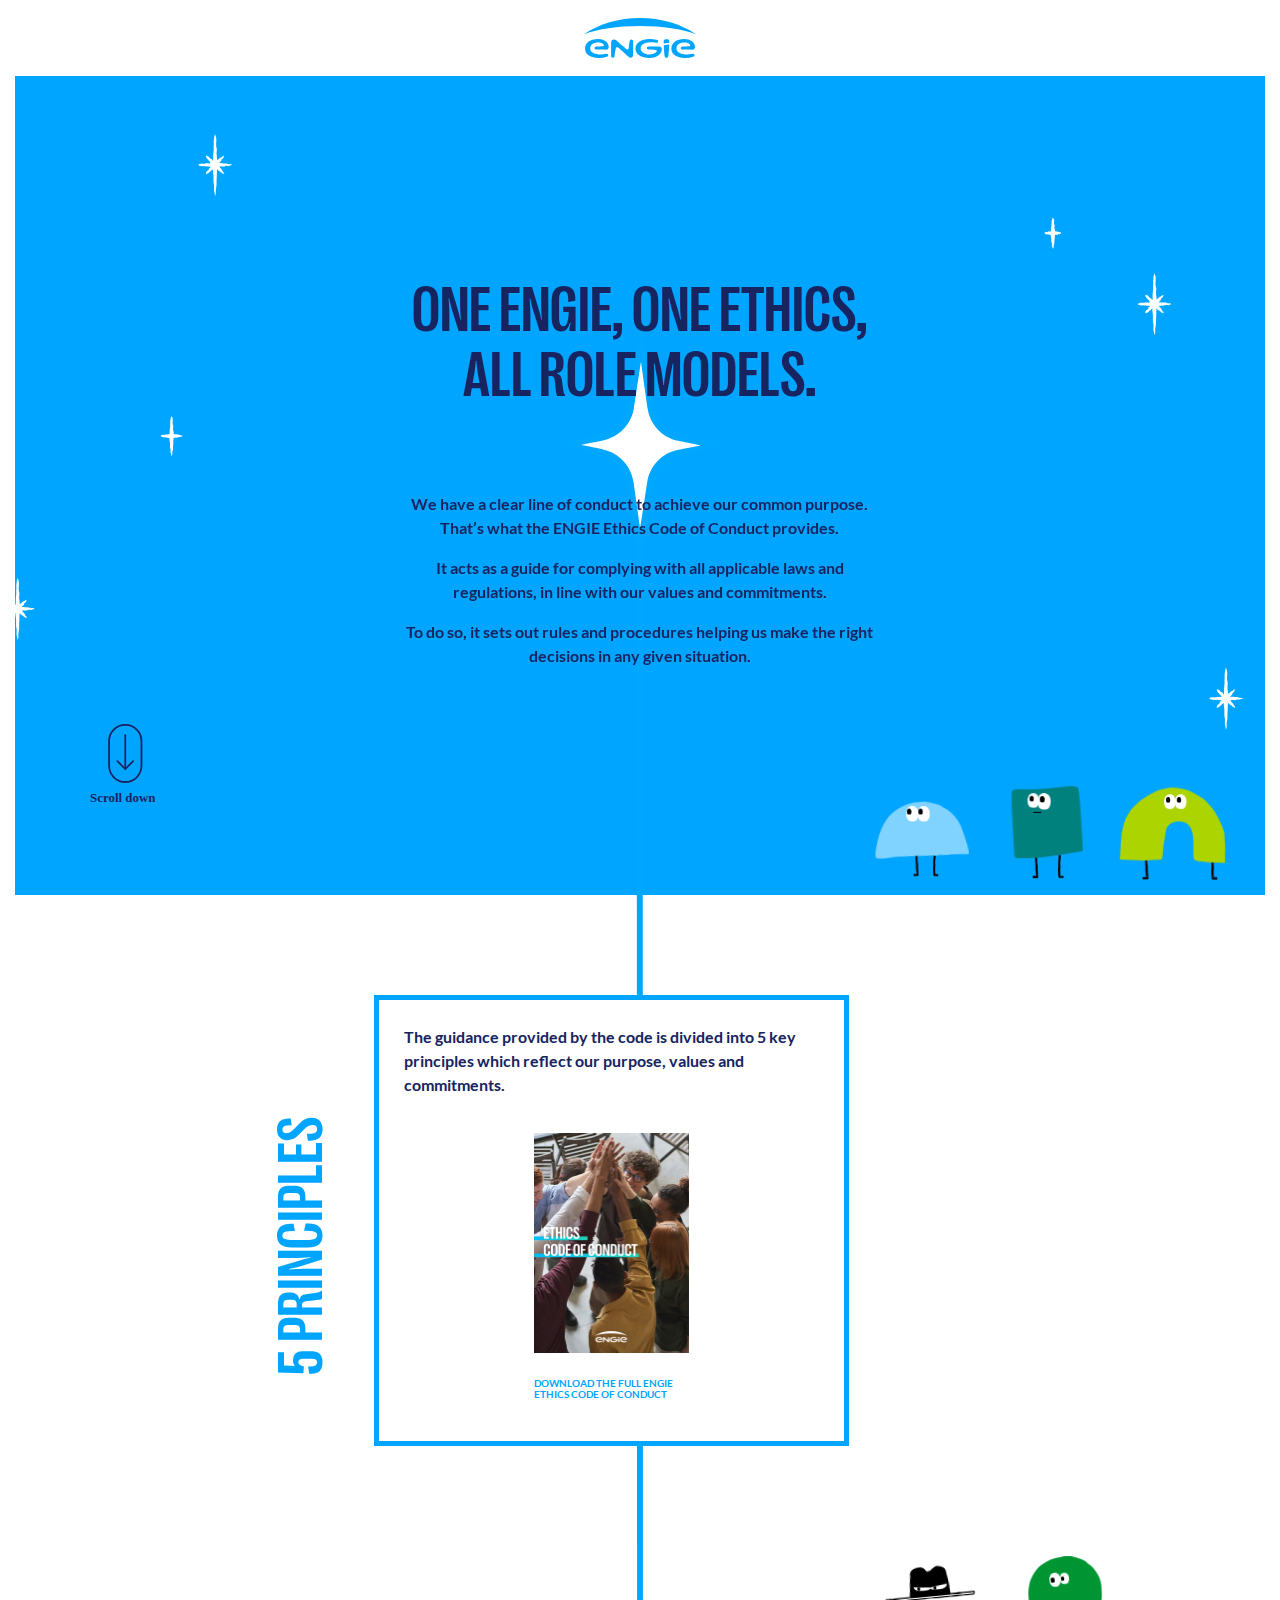
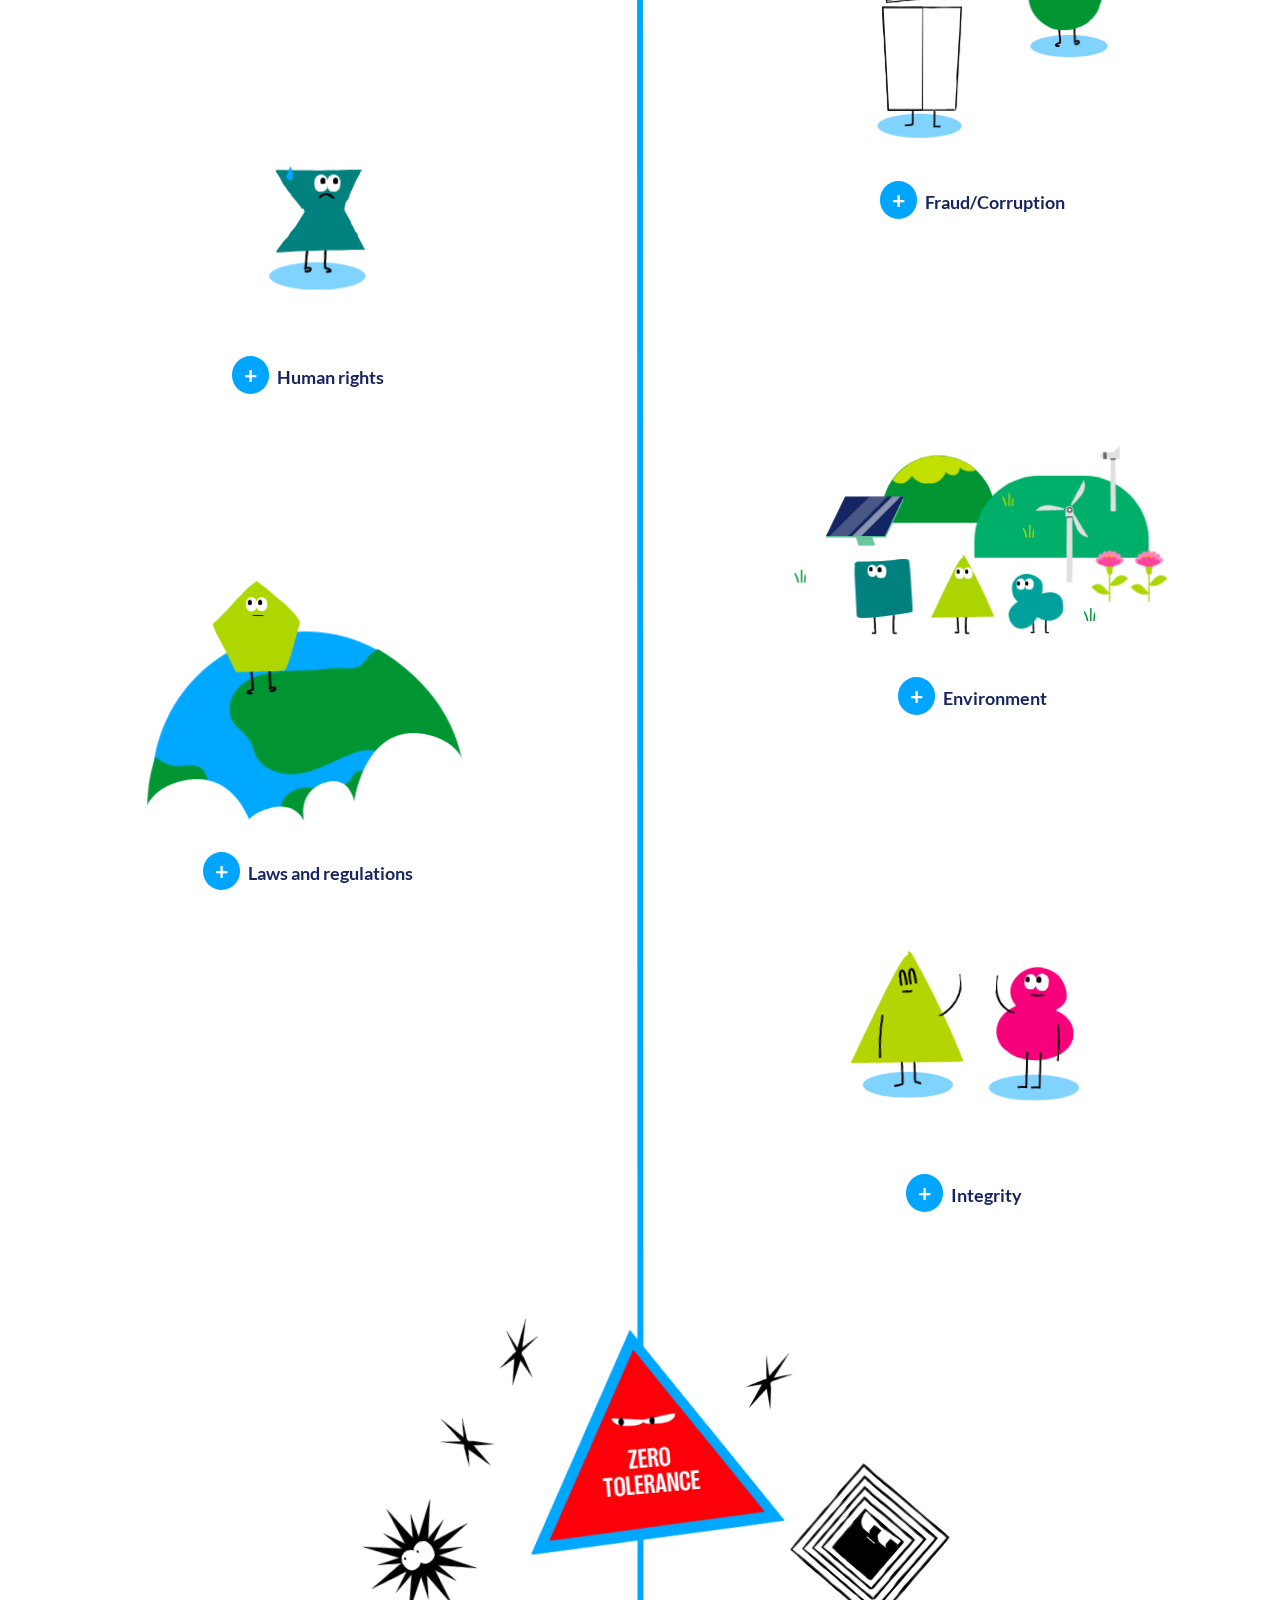
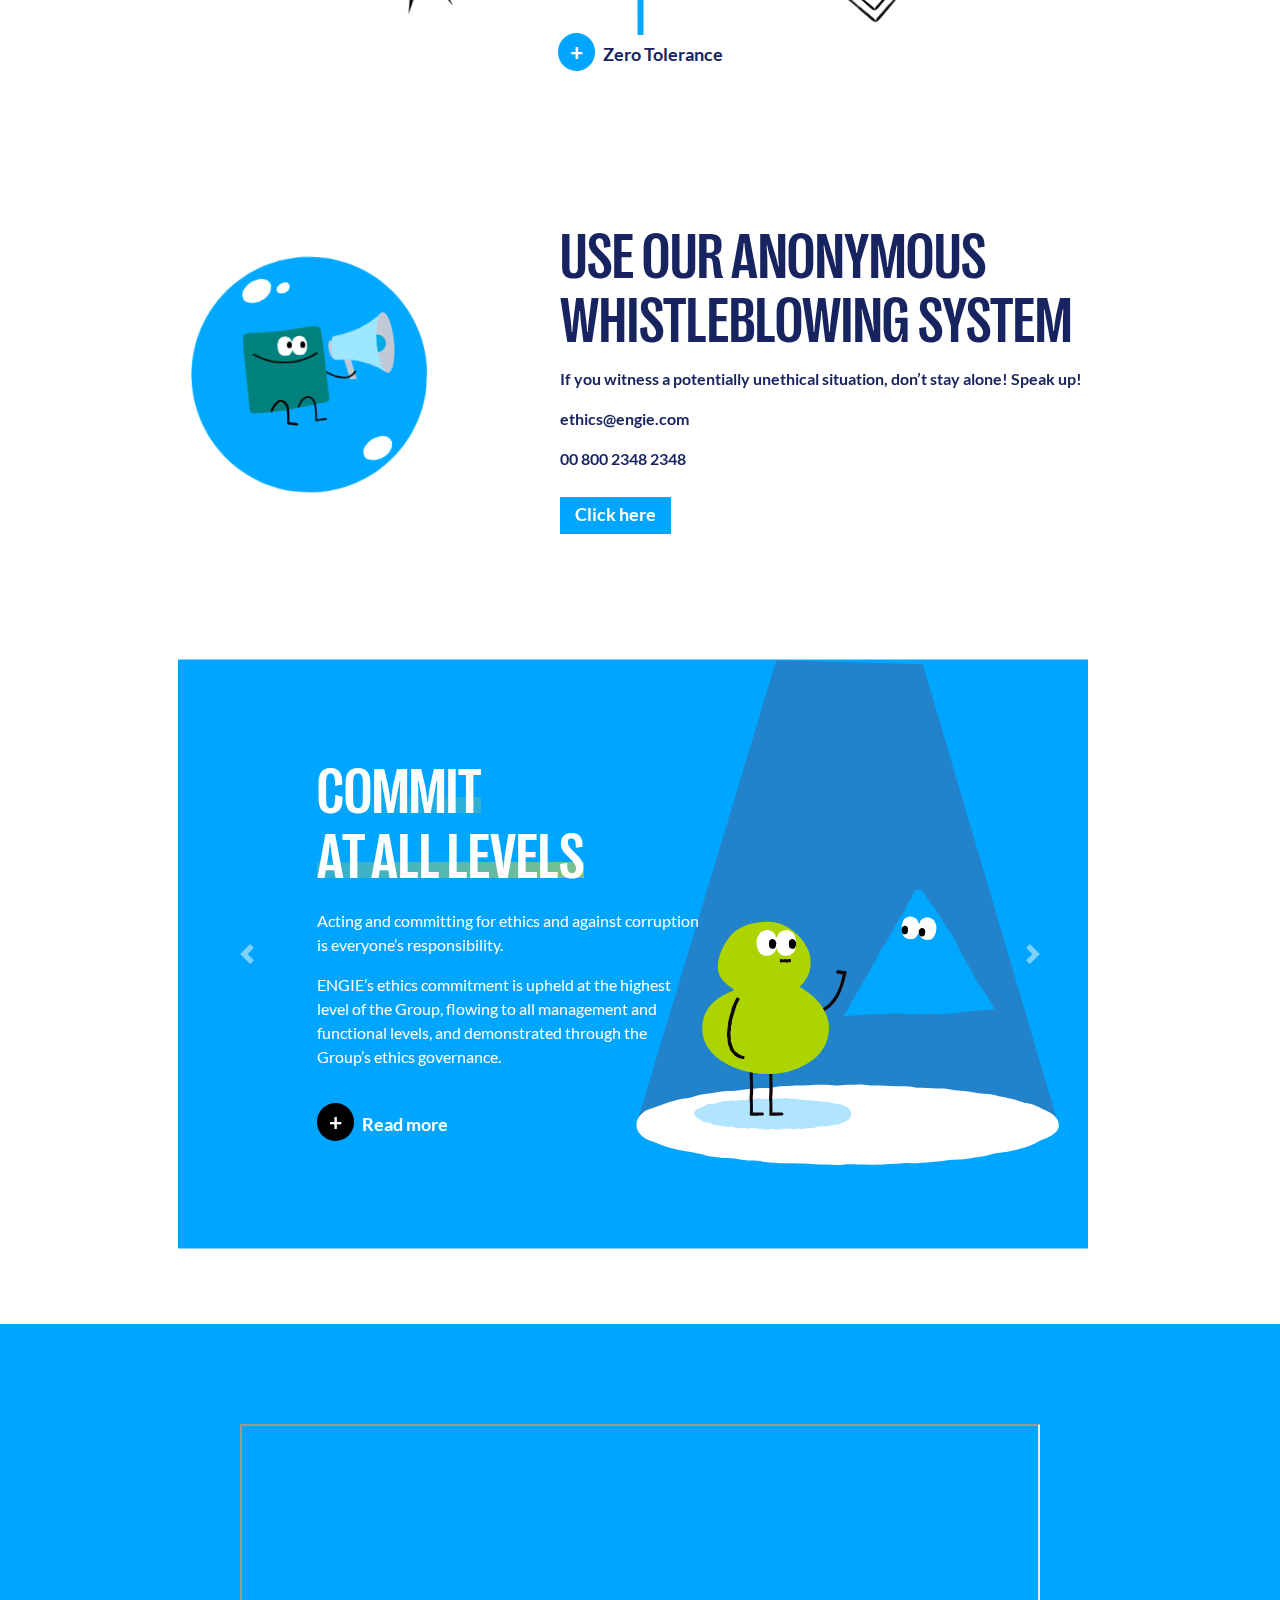
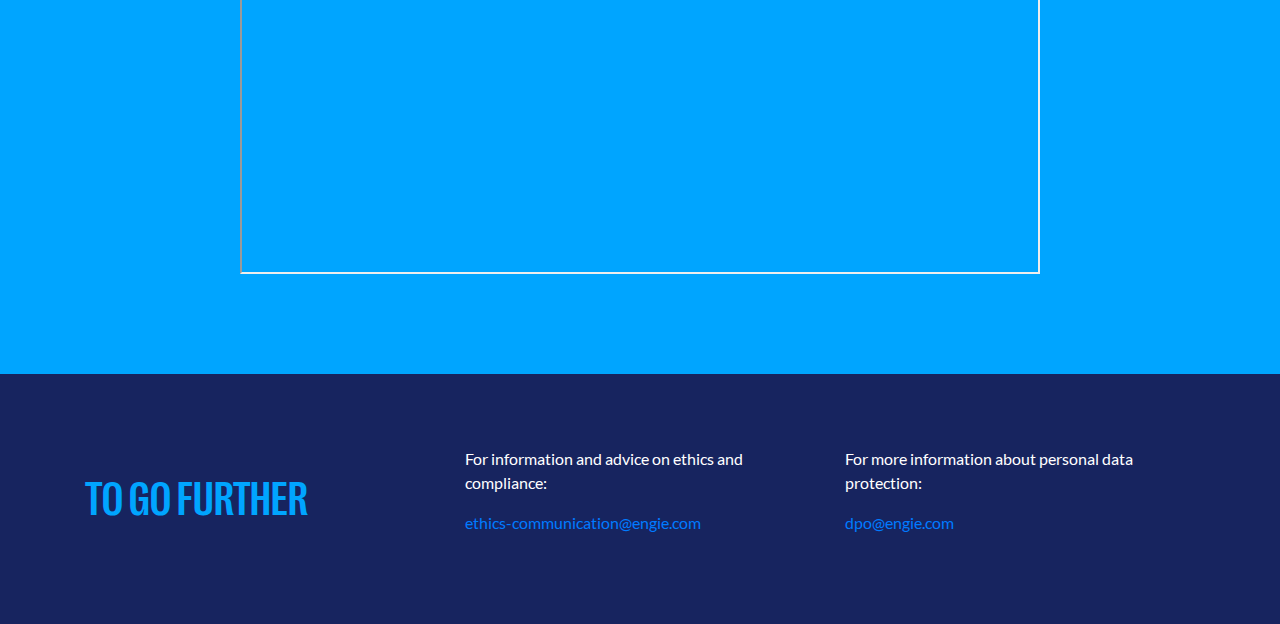
==== index.html @ 1cac9a5d "type" ====
<!doctype html>
<html lang="en">
  <head>
    <!-- Required meta tags -->
    <meta charset="utf-8">
    <meta name="viewport" content="width=device-width, initial-scale=1, shrink-to-fit=no">

    <!-- CSS -->
    <link rel="stylesheet" href="./vendor/bootstrap/css/bootstrap.min.css">
    <link rel="stylesheet" href="./css/index.css">

    <title>Engie Code of Ethics</title>
  </head>
  <body>
    <div class="app">
        <div class="container-fluid">

          <div class="d-flex justify-content-center">
            <!-- <div id="star" class="col-lg-2 purpose test"></div> -->
            <lottie-player 
              id="star" 
              class="col-lg-2 purpose d-none d-xl-block" 
              src="./00_star.json" 
            />
          </div>

          <nav class="navbar navbar-light  d-flex justify-content-center">
            <a class="nav-brand" href="https://www.engie.com/en"><img height="40px" src="./assets/logo.svg" /></a>
          </nav>

          <div id="characters" class="lottie-small home-lottie d-none d-xl-block"></div>
          <div class="scroll d-none d-xl-block"><img src="./assets/scroll.svg" height="80px" /></div>

          <!-- Hero -->
          <section class="cover-container row align-items-center" id="hero">
            <div class="col-lg-5 col-md-8 col-sm-8 text-center ml-auto mr-auto">
              <span class="heading">ONE ENGIE, <br class="d-xl-none" />ONE ETHICS,<br />ALL ROLE MODELS.</span>
              <p class="paragraph bold main-top">We have a clear line of conduct to achieve our common purpose. That’s what the ENGIE Ethics Code of Conduct provides.</p>
              <p class="paragraph bold">It acts as a guide for complying with all applicable laws and regulations, in line with our values and commitments. </p>
              <p class="paragraph bold bottom">To do so, it sets out rules and procedures helping us make the right decisions in any given situation.</p>
            </div>
          </section>


          <div class="container">
          <!-- Chapters -->
          <section id="chapters">
            <div class="row align-items-center d-flex justify-content-center">
              <span class="heading principles-title">5 PRINCIPLES</span>
              <div class="col-xl-5 col-lg-12 principles-container right">
                <p class="paragraph bold top">The guidance provided by the code is divided into 5 key principles which reflect our purpose, values and commitments.</p>
                <div class="align-items-center d-flex justify-content-center">
                  <div>
                    <a href="https://www.engie.com/sites/default/files/assets/documents/2024-01/ENGIE_Ethics%20Code%20of%20Conduct_EN_0.pdf" target="_blank"><button><img src="./assets/conduct.png" height="220px" /></button></a>
                    <div>
                      <a href="https://www.engie.com/sites/default/files/assets/documents/2024-01/ENGIE_Ethics%20Code%20of%20Conduct_EN_0.pdf" target="_blank"><p class="paragraph bold instruction blue">DOWNLOAD THE FULL ENGIE <br />ETHICS CODE OF CONDUCT</p></a>
                    </div>
                  </div>
                </div>
              </div>
            </div>
            <div class="row align-items-top">
              <div class="col-xl-5 col-lg-12 d-flex flex-column chapter align-items-center ch">
                <div id="respect" class="lottie-small"></div>
                <button type="button" data-toggle="modal" data-target="#chapter02"><span class="plus-icon">+</span>Human rights</button>
              </div>
              <div class="col-xl-5 col-lg-12 ml-auto d-flex flex-column align-items-center ch">
                <div id="corruption" class="lottie-small"></div>
                <button type="button" data-toggle="modal" data-target="#chapter01"><span class="plus-icon">+</span>Fraud/Corruption</button>
              </div>
            </div>
            <div class="row ">
              <div class="col-xl-5 col-lg-12 d-flex flex-column chapter align-items-center ch">
                <div id="compliance" class="lottie-small"></div>
                <button type="button" data-toggle="modal" data-target="#chapter04"><span class="plus-icon">+</span>Laws and regulations</button>
              </div>
              <div class="col-xl-5 col-lg-12 ml-auto d-flex flex-column align-items-center ch">
                <div id="environment" class="lottie-small"></div>
                <button type="button" data-toggle="modal" data-target="#chapter03"><span class="plus-icon">+</span>Environment</button>
              </div>
            </div>
            <div class="col-xl-5 col-lg-12 ml-auto d-flex flex-column justify-content-center align-items-center ch">
              <div id="integrity" class="lottie-small"></div>
              <button type="button" data-toggle="modal" data-target="#chapter05"><span class="plus-icon">+</span>Integrity</button>
            </div>
            <!-- Zero Tolerance -->
            <div class="col-xl-12 ml-auto mr-auto d-flex justify-content-center top align-items-center shrink-to-fit">
              <div id="tolerance" class="lottie-big"></div>
            </div>
            <div class="col-xl-12 ml-auto mr-auto d-flex justify-content-center align-items-center shrink-to-fit white-bg">
              <button class="tolerance-button" type="button" data-toggle="modal" data-target="#chapter06"><span class="plus-icon">+</span>Zero Tolerance</button>
            </div>
          </section>

          <div class="white-bg">
            <!-- Call to Action -->
            <section id="call-to-action">
              <div class="row align-items-center">
                <div class="col-xl-5 d-flex justify-content-center">
                  <div id="report" class="lottie-small bubble"></div>
                </div>
                <div class="col-xl-7">
                  <h1 class="heading">USE OUR ANONYMOUS WHISTLEBLOWING SYSTEM</h1>
                  <p class="paragraph bold">If you witness a potentially unethical situation, don’t stay alone! Speak up!</p>
                  <p class="paragraph bold">ethics@engie.com</p>
                  <p class="paragraph bold">00 800 2348 2348</p>
                  <a href="https://www.engie.com/en/ethics-and-compliance/whistleblowing-system" target=”_blank”><button class="white blue-bg cta-btn"><span>Click here</span></button></a>
                </div>
              </div>
            </section>

            <!-- Carousel -->
            <section id="slideshow" class=" d-flex justify-content-center">
              <div id="carouselExampleControls" class="slideshow-container carousel slide col-xl-10 col-sm-12">
                <div class="carousel-inner">

                  <div class="slide1 carousel-item active row align-items-center mt-auto">
                    <div class="slide-content col-xl-5 offset-xl-2 col-sm-12">
                      <span class="heading underline slide-title white">COMMIT <br /> AT ALL LEVELS</span>
                      <p class="white top">Acting and committing for ethics and against corruption is everyone’s responsibility.</p>
                      <p class="white">ENGIE’s ethics commitment is upheld at the highest level of the Group, flowing to all management and functional levels, and demonstrated through the Group’s ethics governance.</p>
                      <a href="https://www.engie.com/en/group/ethics-and-compliance/principles-and-commitments" target="_blank"><button type="button" class="white"><span class="plus-icon black-bg">+</span>Read more</button></a>
                    </div>
                  </div>

                  <div class="slide2 carousel-item row align-items-center">
                    <div class="slide-content col-xl-5 offset-xl-2 col-sm-12">
                      <span class="heading underline slide-title white">INFORM, EDUCATE <br /> AND PREVENT</span>
                      <p class="white top">To combat corruption, all employees, especially those particularly exposed to this risk, must receive adequate information and training to prevent unethical situations.</p>
                      <a href="https://login.microsoftonline.com/24139d14-c62c-4c47-8bdd-ce71ea1d50cf/oauth2/authorize?c[…]equest%2Did=f7430ca1%2D1035%2D8000%2D0a85%2Dc6604eab7b13" target="_blank"><button type="button" class="white"><span class="plus-icon black-bg">+</span>Read more</button></a>
                    </div>
                  </div>

                  <div class="slide3 carousel-item row align-items-center">
                    <div class="slide-content col-xl-5 offset-xl-2 col-sm-12">
                      <span class="heading underline slide-title white">THE BASIS OF OUR ETHICAL PRINCIPLES</span>
                      <p class="white top">The ethical principles of our Group are based on the highest international standards that we promote in all our projects</p>
                      <a href="https://login.microsoftonline.com/24139d14-c62c-4c47-8bdd-ce71ea1d50cf/oauth2/authorize?c[…]equest%2Did=ee430ca1%2Df0cc%2D8000%2D0a85%2Dc07dceb61860" target="_blank"><button type="button" class="white"><span class="plus-icon black-bg">+</span>Read more</button></a>
                    </div>
                  </div>
                  
                </div>
                <a class="carousel-control-prev" href="#carouselExampleControls" role="button" data-slide="prev">
                  <span class="carousel-control-prev-icon" aria-hidden="true"></span>
                  <span class="sr-only">Previous</span>
                </a>
                <a class="carousel-control-next" href="#carouselExampleControls" role="button" data-slide="next">
                  <span class="carousel-control-next-icon" aria-hidden="true"></span>
                  <span class="sr-only">Next</span>
                </a>
              </div>
            </section>
          </div>
        </div>
        </div>
      </div>

      <!-- Video -->
      <section id="video">

        <div class="video-container blue-bg">
          <div class="col-lg-12 d-flex justify-content-center">
            <iframe width="800" height="450" src="https://www.youtube.com/embed/NpEaa2P7qZI?si=q3RFvHEc3uWo_4ni" title="YouTube video player"></iframe>
          </div>
        </div>
      </section>
      
      <!-- Footer -->
      <footer id="footer">
        <div class="container">
          <div class="footer-content row align-items-center">
            <div class="col-lg-4">
              <h3>TO GO FURTHER</h3>
            </div>
            <div class="col-lg-4">
              <p class="white">For information and advice  on ethics and compliance:</p>
              <p class="white"><a href="#">ethics-communication@engie.com</a></p>
            </div>
            <div class="col-lg-4">
              <p class="white">For more information about personal data protection:</p>
              <p class="white"><a href="#">dpo@engie.com</a></p>
            </div>
          </div>
        </div>
      </footer>
    </div>

    <!-- Modals -->
    <div class="modal fade" id="chapter01" tabindex="-1" role="dialog" aria-labelledby="No Corruption and Fraud" aria-hidden="true">
      <div class="modal-dialog modal-dialog-centered" role="document">
        <div class="modal-content m-container">
          <div class="modal-header ">
            <span class="modal-l modal-p mt-auto">CORRUPTION AND FRAUD ARE STRICTLY PROHIBITED</span>
            <button type="button" class="close" data-dismiss="modal" aria-label="Close">
              <span aria-hidden="true">&times;</span>
            </button>
          </div>
          <div class="modal-body">
            <h2 class="modal-h"><b>No form of corruption or influence peddling, no matter how minor, will be tolerated.</b>
              <br />This includes: 
              <ul>
                <li>payments made to a public authority to expedite an action</li>
                <li>involvement in political financing</li>
                <li>issuing unjustified invoices</li>
                <li>professional opportunities (including internships) outside HR procedures.</li>
              </ul>
            </h2>
            <a href="https://www.engie.com/en/group/ethics-and-compliance/policies-and-procedures/group-integrity-referential" target="_blank">Want to know more? Click here</a>
          </div>
        </div>
      </div>
    </div>
    <div class="modal fade" id="chapter02" tabindex="-1" role="dialog" aria-labelledby="Respect for human rights" aria-hidden="true">
      <div class="modal-dialog modal-dialog-centered" role="document">
        <div class="modal-content m-container">
          <div class="modal-header ">
            <span class="modal-l modal-p mt-auto">HUMAN RIGHTS MUST BE RESPECTED</span>
            <button type="button" class="close" data-dismiss="modal" aria-label="Close">
              <span aria-hidden="true">&times;</span>
            </button>
          </div>
          <div class="modal-body">
            <h2 class="modal-h"><b>In line with our Diversity, Equity and Inclusion Policy, the Group condemns all forms of discrimination.</b><br />
              <ul>
                <li>Forced or child labor is prohibited</li>
                <li>Freedom of association is respected</li>
                <li>Local communities must be systematically taken into consideration</li>
              </ul>
            </h2>
            <a href="https://www.engie.com/en/group/ethics-and-compliance/policies-and-procedures/human-rights-referential" target="_blank">Want to know more? Click here</a>
          </div>
        </div>
      </div>
    </div>
    <div class="modal fade" id="chapter03" tabindex="-1" role="dialog" aria-labelledby="Commitment to environmental protection" aria-hidden="true">
      <div class="modal-dialog modal-dialog-centered" role="document">
        <div class="modal-content m-container">
          <div class="modal-header ">
            <span class="modal-l modal-p mt-auto">ENVIRONMENTAL PROTECTION IS A COMMITMENT <br />THAT BINDS US</span>
            <button type="button" class="close" data-dismiss="modal" aria-label="Close">
              <span aria-hidden="true">&times;</span>
            </button>
          </div>
          <div class="modal-body">
            <h2 class="modal-h"><b>Environmental protection is at the core of the Group’s concerns and of its CSR commitments.</b><br />Failing to conduct an impact assessment, whether environmental or societal, only doing so partially, or accepting suppliers’ practices that compromise our sustainability commitments, all breach our commitments.</h2>
            <a href="https://www.engie.com/en/analysts/governance/duty-of-vigilance-environmental-societal-risks" target="_blank">Want to know more? Click here</a>
          </div>
        </div>
      </div>
    </div>
    <div class="modal fade" id="chapter04" tabindex="-1" role="dialog" aria-labelledby="Compliance with laws and regulations" aria-hidden="true">
      <div class="modal-dialog modal-dialog-centered" role="document">
        <div class="modal-content m-container">
          <div class="modal-header ">
            <span class="modal-l modal-p mt-auto">LAWS AND REGULATIONS APPLY TO EACH OF US</span>
            <button type="button" class="close" data-dismiss="modal" aria-label="Close">
              <span aria-hidden="true">&times;</span>
            </button>
          </div>
          <div class="modal-body">
            <h2 class="modal-h"><b>Respecting international sanctions and export control rules, fairness in our business practices and respecting competition are fundamental principles, regardless where we operate.</b><br />Any agreement that restricts, favors, or penalizes competition (with or without resorting to defamation) is prohibited. Protecting the company, its employees, and its assets (personal data, sensitive information, or intellectual property, etc.) is imperative.</h2>
            <a href="https://www.engie.com/en/group/ethics-and-compliance/principles-and-commitments" target="_blank">Want to know more? Click here</a>
          </div>
        </div>
      </div>
    </div>
    <div class="modal fade" id="chapter05" tabindex="-1" role="dialog" aria-labelledby="Integrity and loyalty in our relationships with third parties" aria-hidden="true">
      <div class="modal-dialog modal-dialog-centered" role="document">
        <div class="modal-content m-container">
          <div class="modal-header ">
            <span class="modal-l modal-p mt-auto">INTEGRITY AND LOYALTY IN OUR <br />RELATIONSHIPS WITH THIRD PARTIES</span>
            <button type="button" class="close" data-dismiss="modal" aria-label="Close">
              <span aria-hidden="true">&times;</span>
            </button>
          </div>
          <div class="modal-body">
            <h2 class="modal-h"><b>In continuous interaction with public and semi-public authorities, ENGIE’s standards towards the quality of the projects it supports, the beneficiaries of its actions and the honest and transparent relationships it has with its stakeholders are very high.</b> Any unethical attempt to influence a third party, any sponsorship activity undertaken in the context of a competitive bidding process or contract renewal, is a violation of the transparency rules that bind us.</h2>
            <a href="https://www.engie.com/en/group/ethics-and-compliance/policies-and-procedures" target="_blank">Want to know more? Click here</a>
          </div>
        </div>
      </div>
    </div>
    <div class="modal fade" id="chapter06" tabindex="-1" role="dialog" aria-labelledby="Integrity and loyalty in our relationships with third parties" aria-hidden="true">
      <div class="modal-dialog modal-dialog-centered" role="document">
        <div class="modal-content m-container">
          <div class="modal-header ">
            <span class="modal-l modal-p mt-auto">SANCTION</span>
            <button type="button" class="close" data-dismiss="modal" aria-label="Close">
              <span aria-hidden="true">&times;</span>
            </button>
          </div>
          <div class="modal-body">
            <h2 class="modal-h"><b>Our zero-tolerance principle requires that any violation of our ethics code of conduct results in sanctions.</b><br />These sanctions will be applied by the manager of the concerned employee’s entity. Any act of corruption will result in dismissal.</h2>
          </div>
        </div>
      </div>
    </div>


    <!-- JavaScript -->
    <script src="./vendor/jquery/jquery.min.js"></script>
    <script src="./vendor/popper/popper.js"></script>
    <script src="./vendor/bootstrap/js/bootstrap.min.js"></script>
    <script src="./vendor/lottie/lottie.min.js"></script>
    <script src="./vendor/lottie/lottie-interactivity.min.js"></script>
    <script src="./vendor/lottie/lottie-player.min.js"></script>
    <script src="./js/index.js"></script>

  </body>
</html>
---- css/index.css ----
@font-face {
    font-family: 'RightGrotesk Narrow';
    src: url('../assets/RightGrotesk-NarrowBold.ttf') format('truetype'); /* Corrected format value */
}

@font-face {
    font-family: 'Lato';
    src: url('../assets/Lato-Regular.ttf') format('truetype'); /* Corrected format value */
    font-weight: normal;
}

@font-face {
    font-family: 'Lato';
    src: url('../assets/Lato-Bold.ttf') format('truetype'); /* Corrected format value */
    font-weight: bold;
}

body {
    font-family: 'Lato', sans-serif;
}

h1 {
    font-family: 'RightGrotesk Narrow', sans-serif;
    font-weight: bold;
    font-size: 4em;
    line-height: 1em;
    text-transform: capitalize;
    color: #17245F;
    padding-bottom: 12px;
}

.main-top {
    padding-top: 10vh;
}

.heading {
    font-family: 'RightGrotesk Narrow', sans-serif;
    font-weight: bold;
    font-size: 4em;
    line-height: 1em;
    text-transform: capitalize;
    color: #17245F;
}

h3 {
    font-family: 'RightGrotesk Narrow', sans-serif;
    font-weight: bold;
    font-size: 3em;
    color: #00A5FF;
}

ul { padding-top: 25px; }

button {
	background: none;
	color: inherit;
	border: none;
	padding: 20px 0 0 0;
	font: inherit;
	cursor: pointer;
	outline: inherit;
    font-weight: bold;
    font-size: 1.1em;
    color: #17245F;
}

hr {
    border-color: #00A5FF;
}

/* CLASSES */
.app {
    display: flex;
    justify-content: center;
}

.cover-container {
    margin: auto;
}

.background-container {
    position: relative;
    aspect-ratio: 1920 / 3957;
    width: 100%;
    max-width: 1920px;
    min-height: 400px; /* Adjust as needed */
    background-image: url('../assets/layout.png');
    background-size: cover;
    background-position: center top;
    background-repeat: no-repeat;
}

.paragraph {
    font-family: 'Lato', sans-serif;
    font-size: 1em;
    color: #17245F;
}

.bold { font-weight: bold; }

.nav-brand {
    padding: 10px 0;
}

.instruction { 
    padding-top: 8px;
    text-align: center;
    font-size: 0.7em;
    line-height: normal;
}

.underline {
    text-decoration: none;
    background-image: linear-gradient(90deg, rgb(0,165,255), rgb(124,193,136));
    background-repeat: no-repeat;
    background-position: 0% 82%;;
    background-size: 100% 16px;
}

.plus-icon {
    font-size: 1.3em;
    color: white;
    background-color: #00A5FF;
    border-radius: 125px;
    margin-right: 8px;
    padding: 5px 12px;
}

.chapter {
    padding-top: 175px;
}

.spaced { margin: 200px 0; }

.top { padding-top: 25px;}

.right {margin-right: 35vh;}

.bottom { padding-bottom: 15px; }

.cta-btn { padding: 5px 15px; margin-top: 10px; }

.test-div {
    background-color: rgb(255, 0, 0, 0.25);
    padding: 150px 100px;
}
.test {
    background-color: rgb(255, 0, 0, 0.25);
    /* padding: 10px 50px; */
}
.tolerance-button {
    padding: 0 0 50px 0;
}

/* MODALS AND SLIDES */
.principles-container {
    border: 5px solid #00A5FF;
    background-color: white;
    padding: 0 25px 25px 25px;
    margin-bottom: 50px;
    max-width: 800px;
}

.principles-title {
    transform: rotate(-90deg);
    color: #00A5FF;
    padding-top: 100px;
}

.m-container {
    border: 15px solid #00A5FF;
    border-style: solid none;
}

.modal-header {
    border: none;
    padding-bottom: 0;
}

button.close {
    color: white;
    background-color: #00A5FF;
    opacity: 1;
    text-shadow: none;
    border-radius: 100px;
    margin: 5px 5px 5px 10px !important;
    padding: 5px 10px !important;
}

.modal-l {
    color: white;
    background-color: #17245F;
    padding: 0 10px;
    margin: 8px 0;
}

.modal-h {
    /* font-weight: bold; */
    font-size: 1.2em;
    color: #182465;
    padding-bottom: 15px;
}

.modal-p { font-size: 0.8em; }

.slideshow-container {
    padding: 70px 0;
}

.slide-content {
    padding: 100px 0;
}

.slide1 {
    height: 600px;
    background-image: url('../assets/slide1.svg');
    background-size: cover;
}

.slide2 {
    height: 600px;
    background-image: url('../assets/slide2.svg');
    background-size: cover;
}

.slide3 {
    height: 600px;
    background-image: url('../assets/slide3.svg');
    background-size: cover;
}

/* COLOURS */
.white { color: white; }
.white-bg { background-color: white; }
.black-bg { background-color: black; }
.blue-bg { background-color: #00A5FF; }
.blue { color: #00A5FF; font-size: 0.6em ; padding-top: 25px; text-align: left; }

/* IDS */
#hero {
    height: 91vh;
    max-height: 1080px;
    background-image: url("../assets/hero-bg.svg");
    background-repeat: no-repeat;
    background-size: cover;
    background-position: center;
    z-index: 0;
    margin-bottom: 100px;
}

.hero-background {
    position: relative;
    height: 90vh;
    width: 100%;
    max-height: 1080px;
    background-image: url("../assets/hero-bg.svg");
    background-repeat: no-repeat;
    background-size: cover;
}

/* CSS for Lottie container */
#lottie-container {
    position: fixed;
    top: 0;
    left: 0;
    width: 100%;
    height: 100%;
    z-index: -1; /* Ensure the Lottie container is behind other elements */
}

#ourPurpose {
    margin-top: 25px;
}

.purpose {
    min-height: 460vh;
    margin-top: 36vh;
    padding: 0;
    position: absolute;
    z-index: 0;
}

.home-lottie {
    position: absolute !important;
    margin-top: 68vh;
    margin-left: 65vw;
}

.scroll {
    position: absolute !important;
    margin-top: 72vh;
    margin-left: 75px;
}

.lottie-small {
    position: relative;
    width: 400px;
    height: 267px;
}

.lottie-big {
    position: relative;
    width: 800px;
    height: 400px;
}

.hero-lottie {
    position: relative;
    width: 350px;
    height: 234px;
}

#call-to-action { 
    padding: 100px 0 50px 0;
    background-color: white;
    position: relative;
    z-index: 100;
}

#slideshow {
    background-color: white;
    position: relative;
    z-index: 100;
}

#footer { background-color: #17245F; }
.video-container { padding: 100px 0;}
.footer-content { min-height: 250px; }

/* Styles for responsiveness */
@media (min-width: 1600px) {
    .purpose {
        min-height: 300vh;
        margin-top: 25vh;
        padding: 0;
        position: absolute;
        z-index: 0;
    }
}

@media (min-width: 2200px) {
    .purpose {
        min-height: 270vh;
        margin-top: 25vh;
        padding: 0;
        position: absolute;
        z-index: 0;
    }
}

@media (max-width: 1200px) {
    .heading { font-size: 2em;}
    .main-top {
        padding-top: 50px;
    }
    .principles-title {
        rotate: 90deg;
    }
    #hero { margin-bottom: 0; }
    .right { margin: 20px 0 0 0; }
    .chapter{ padding: 0; }
    #call-to-action { padding: 0; }
    .bubble { display: none; }
    .ch { padding-top: 50px; }
    .slide-content { padding: 50px; }
    .slide1 { height: 700px; }
    .slide2 { height: 700px; }
    .slide3 { height: 700px; }
    .home-lottie {margin-left: auto;}
}
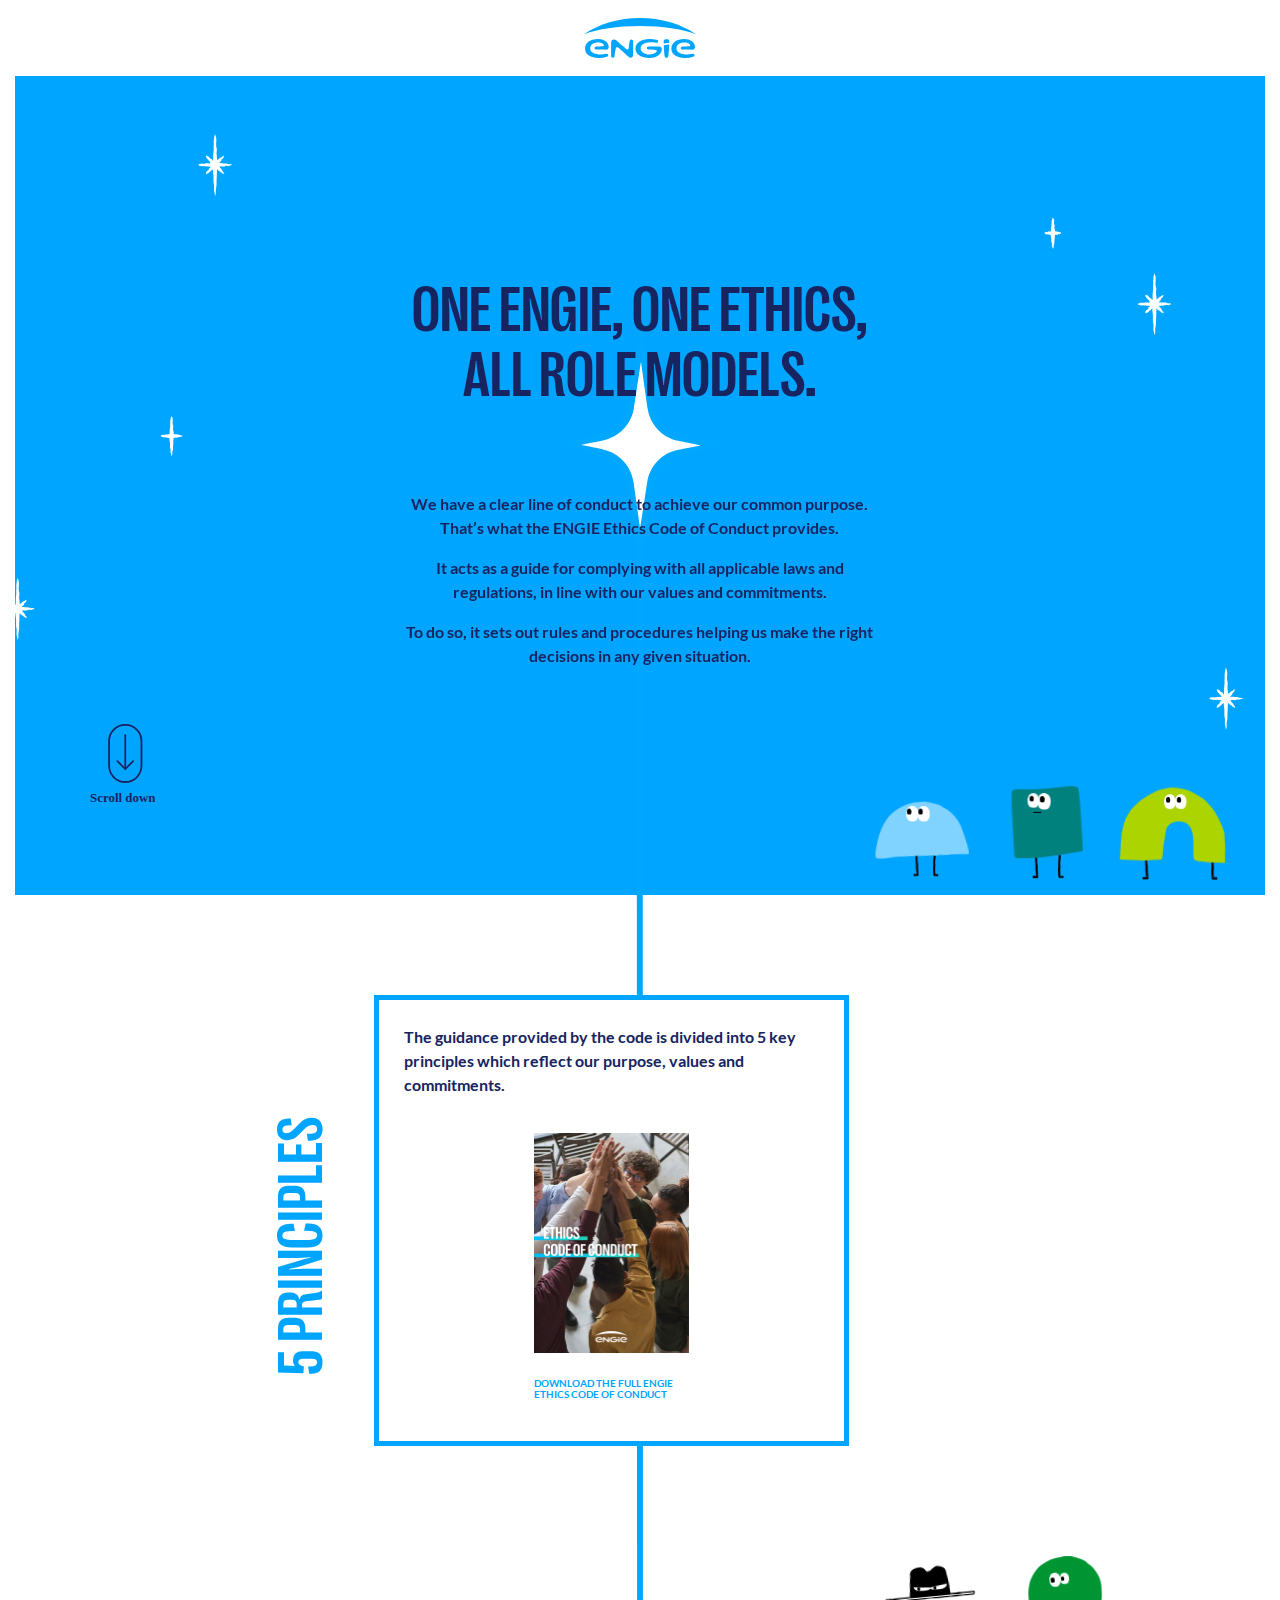
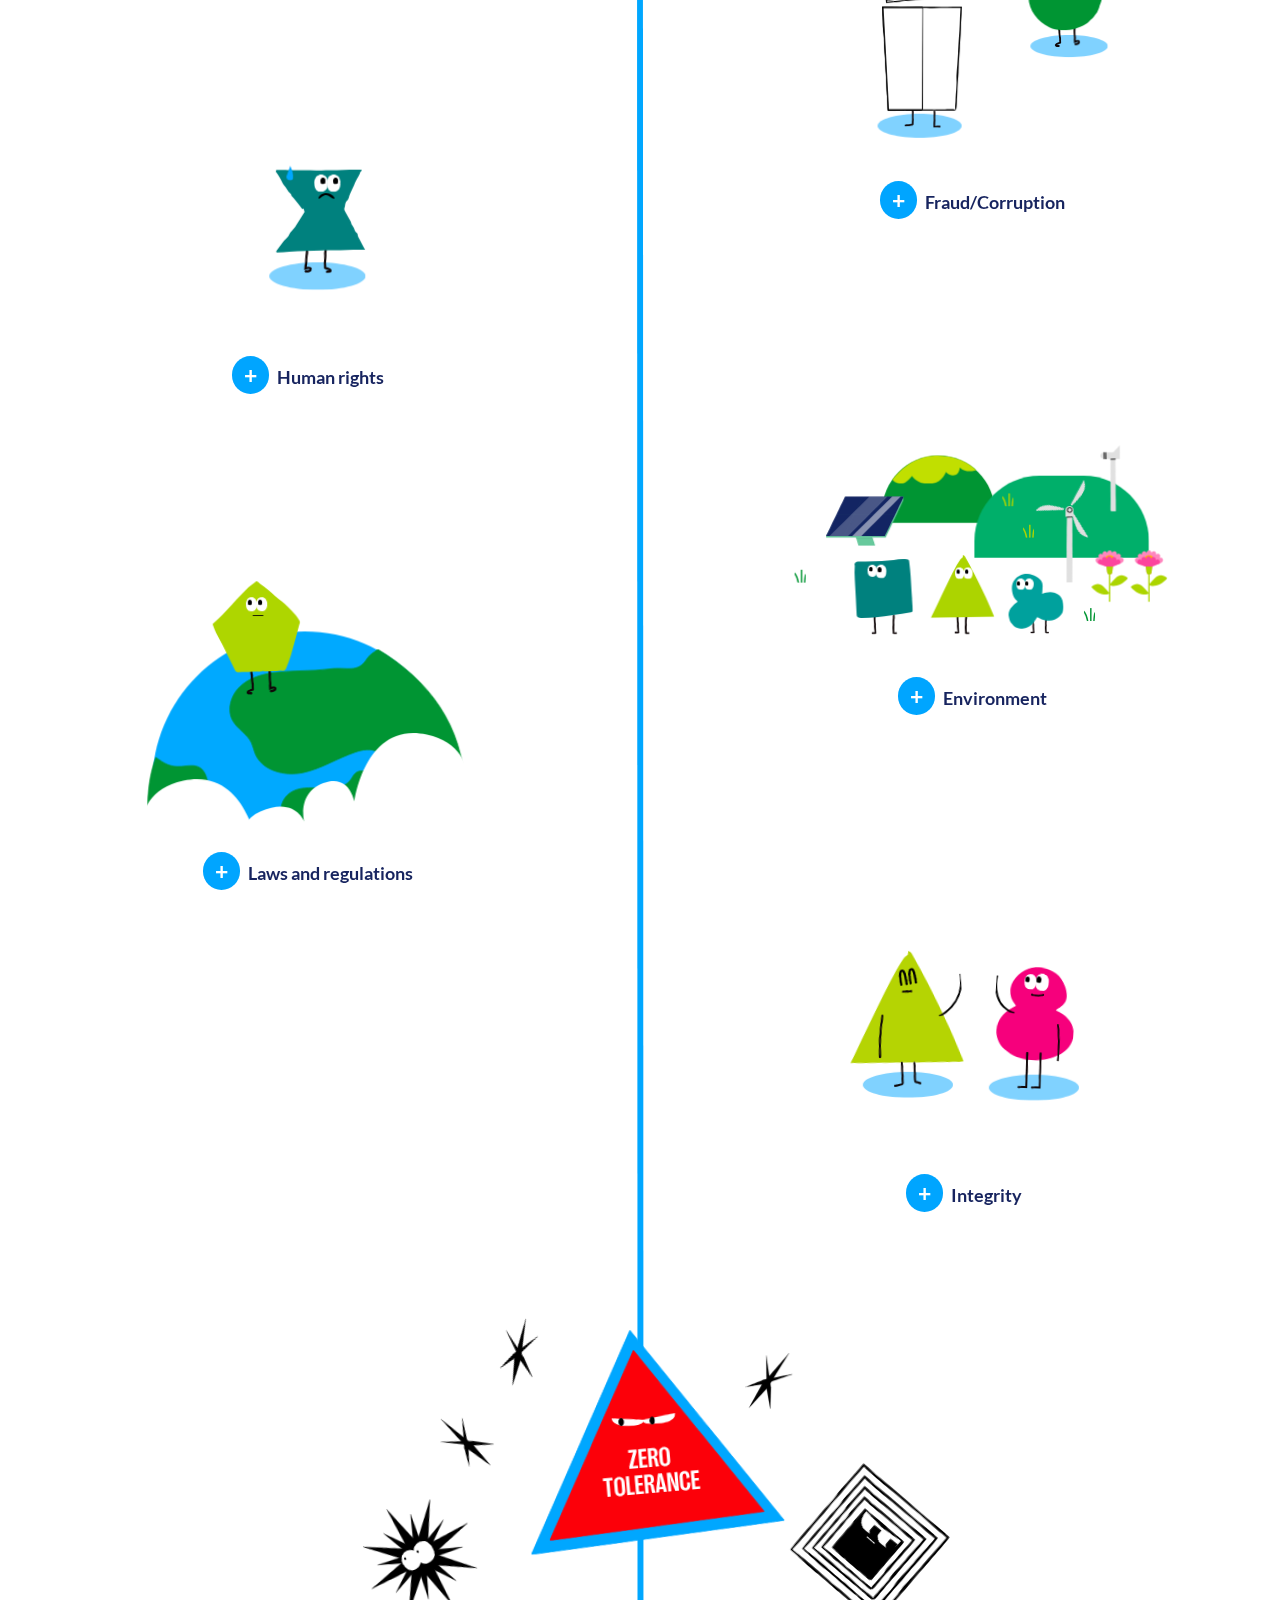
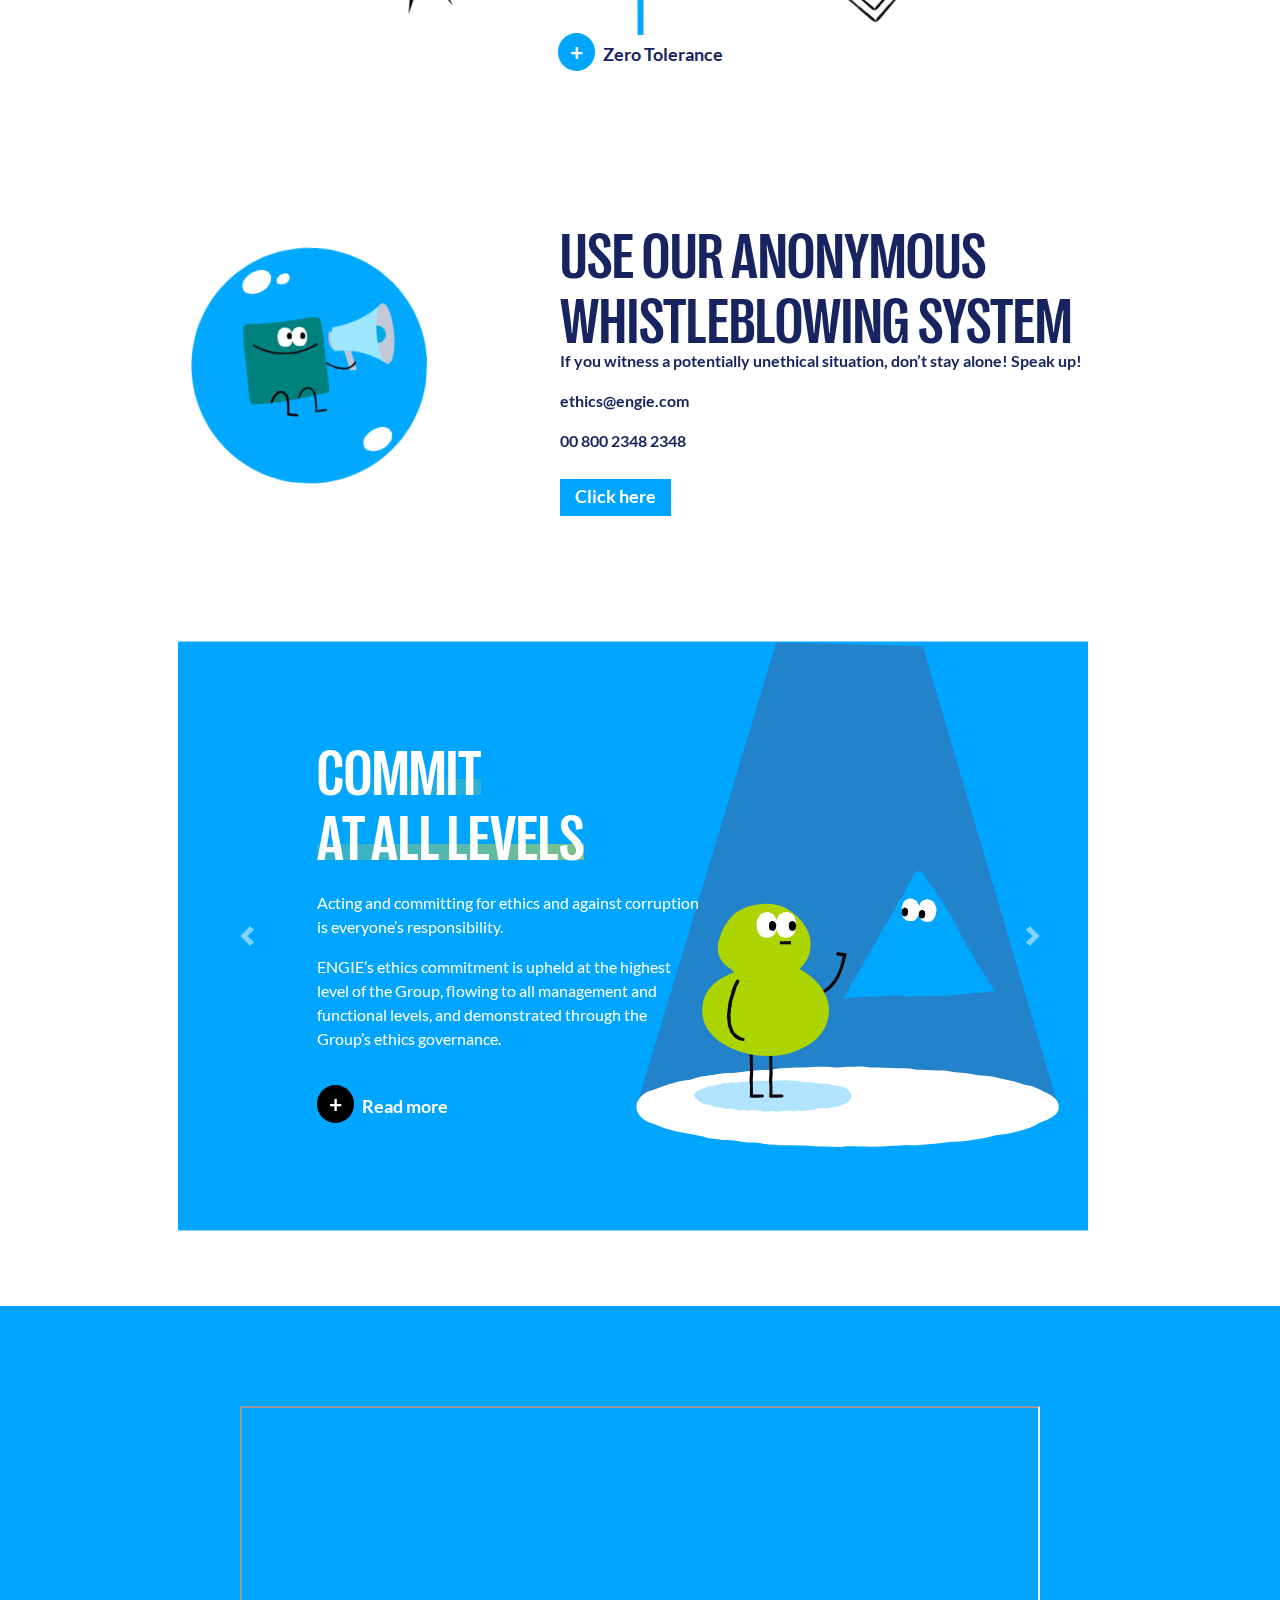
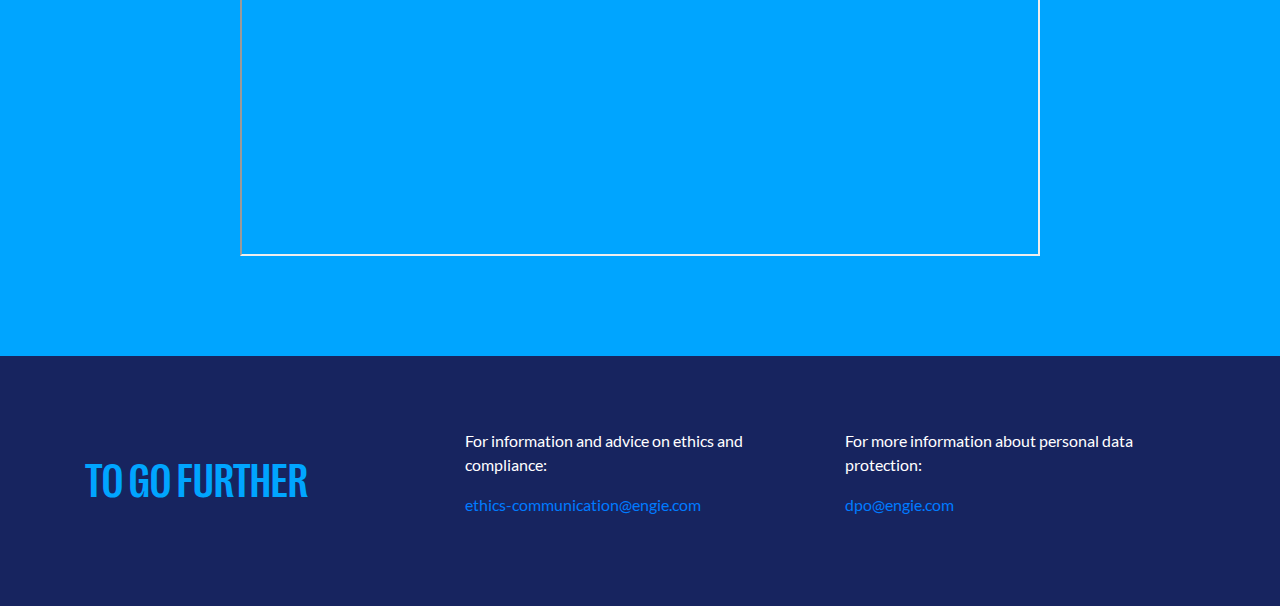
==== commit e518b5d1: "type" ====
--- a/index.html
+++ b/index.html
@@ -100,7 +100,7 @@
                   <div id="report" class="lottie-small bubble"></div>
                 </div>
                 <div class="col-xl-7">
-                  <h1 class="heading">USE OUR ANONYMOUS WHISTLEBLOWING SYSTEM</h1>
+                  <span class="heading">USE OUR ANONYMOUS WHISTLEBLOWING SYSTEM</span>
                   <p class="paragraph bold">If you witness a potentially unethical situation, don’t stay alone! Speak up!</p>
                   <p class="paragraph bold">ethics@engie.com</p>
                   <p class="paragraph bold">00 800 2348 2348</p>
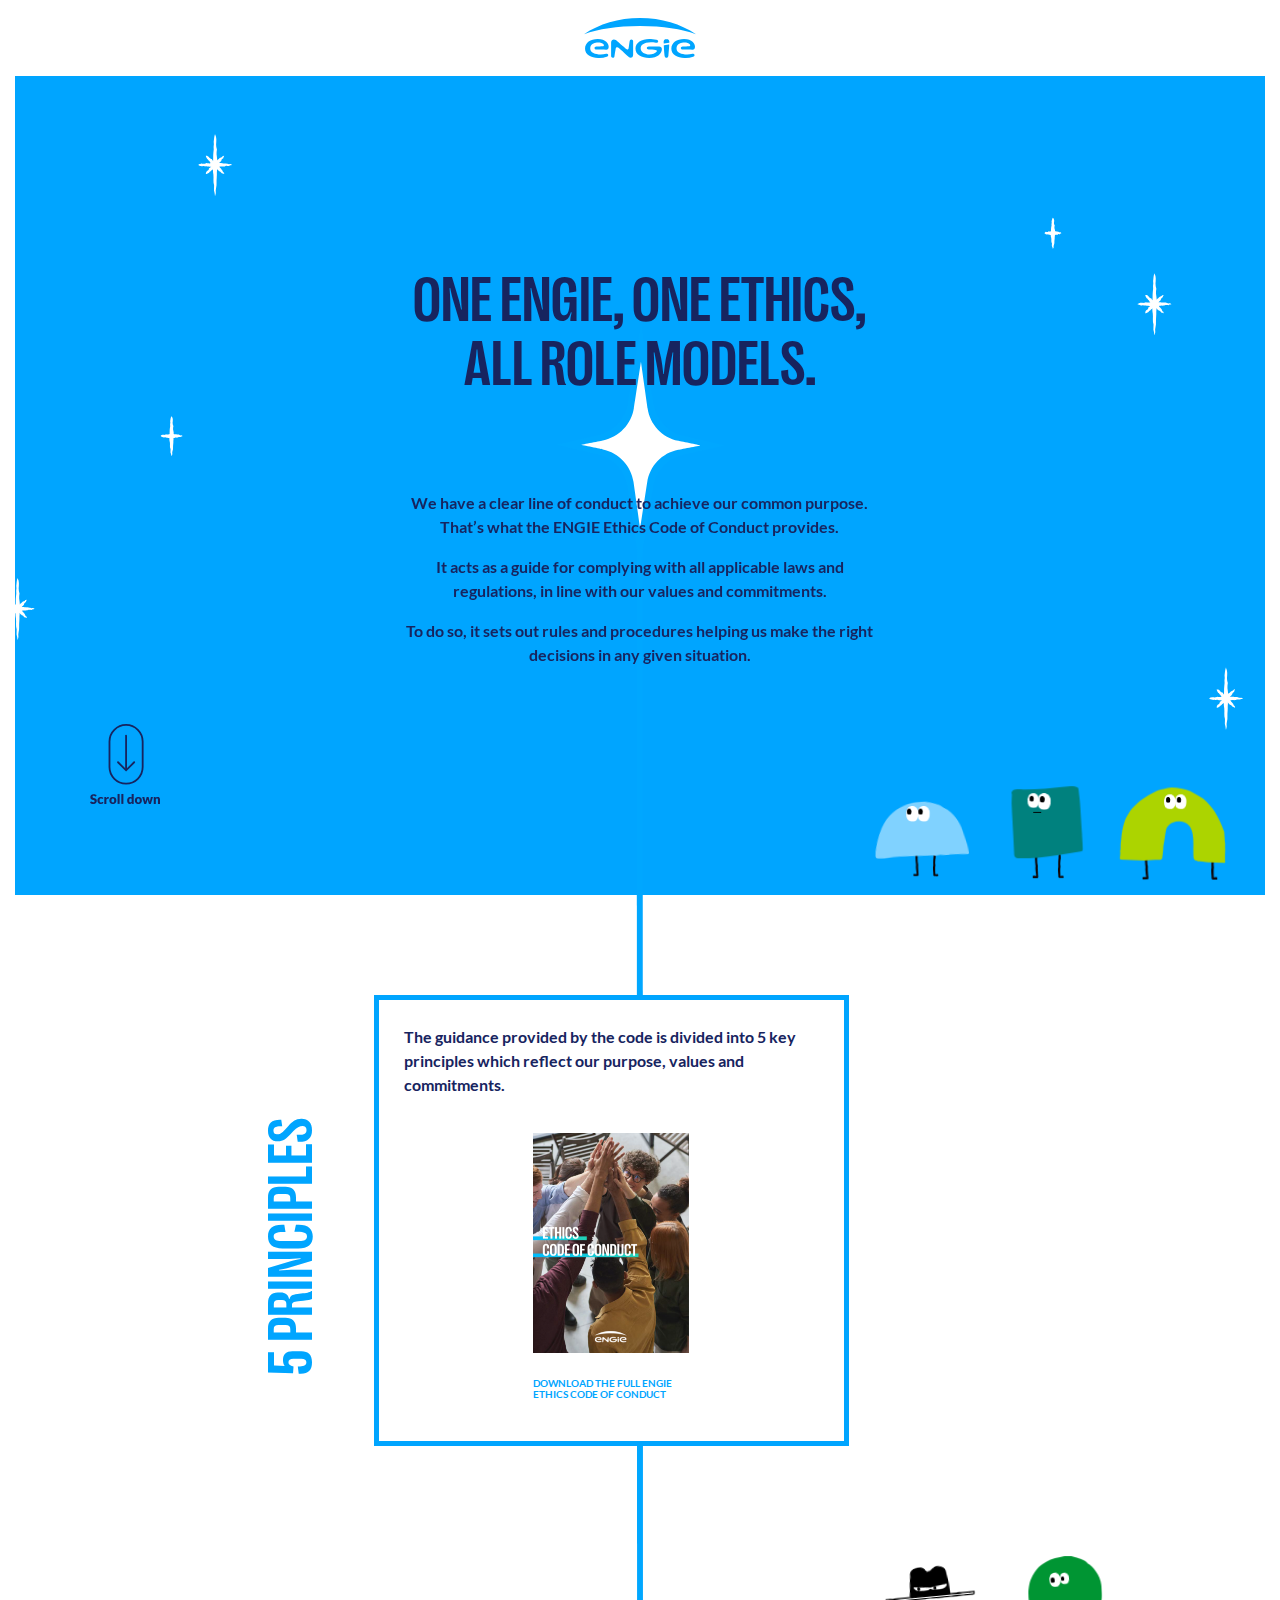
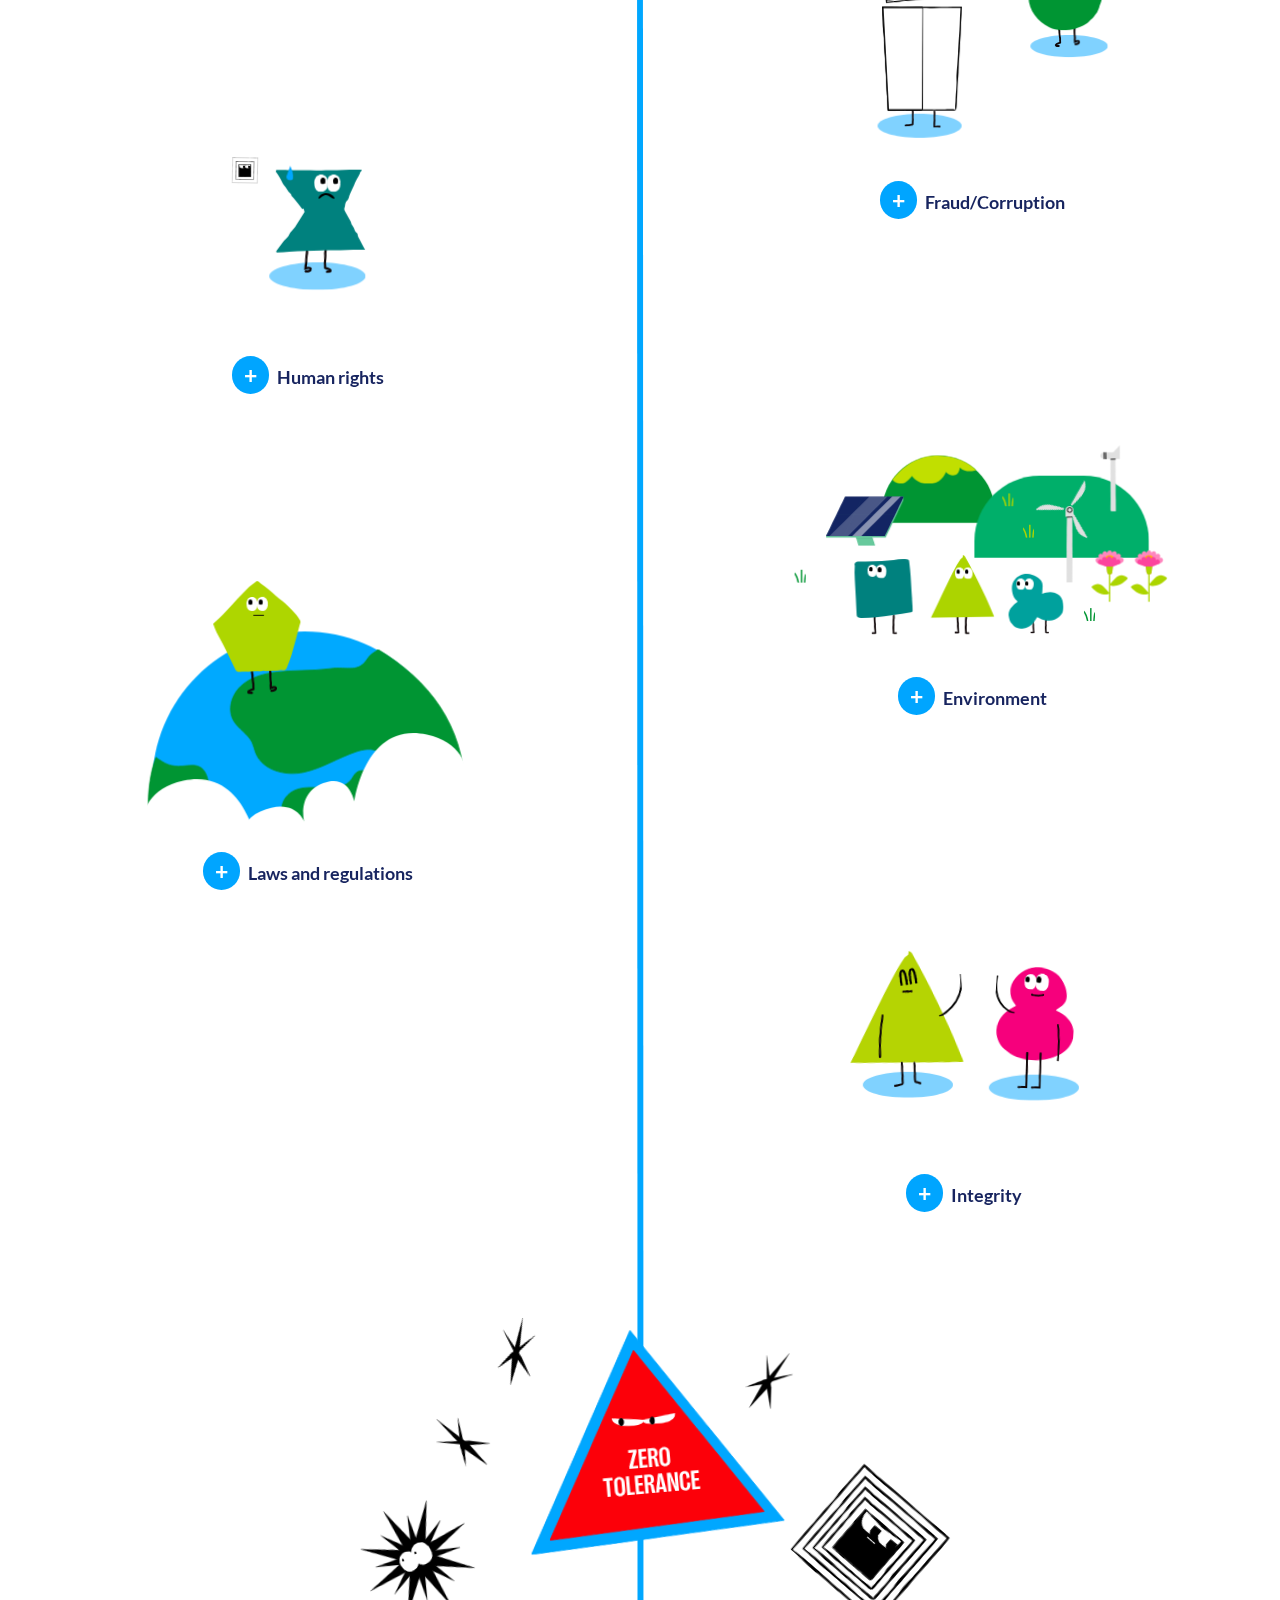
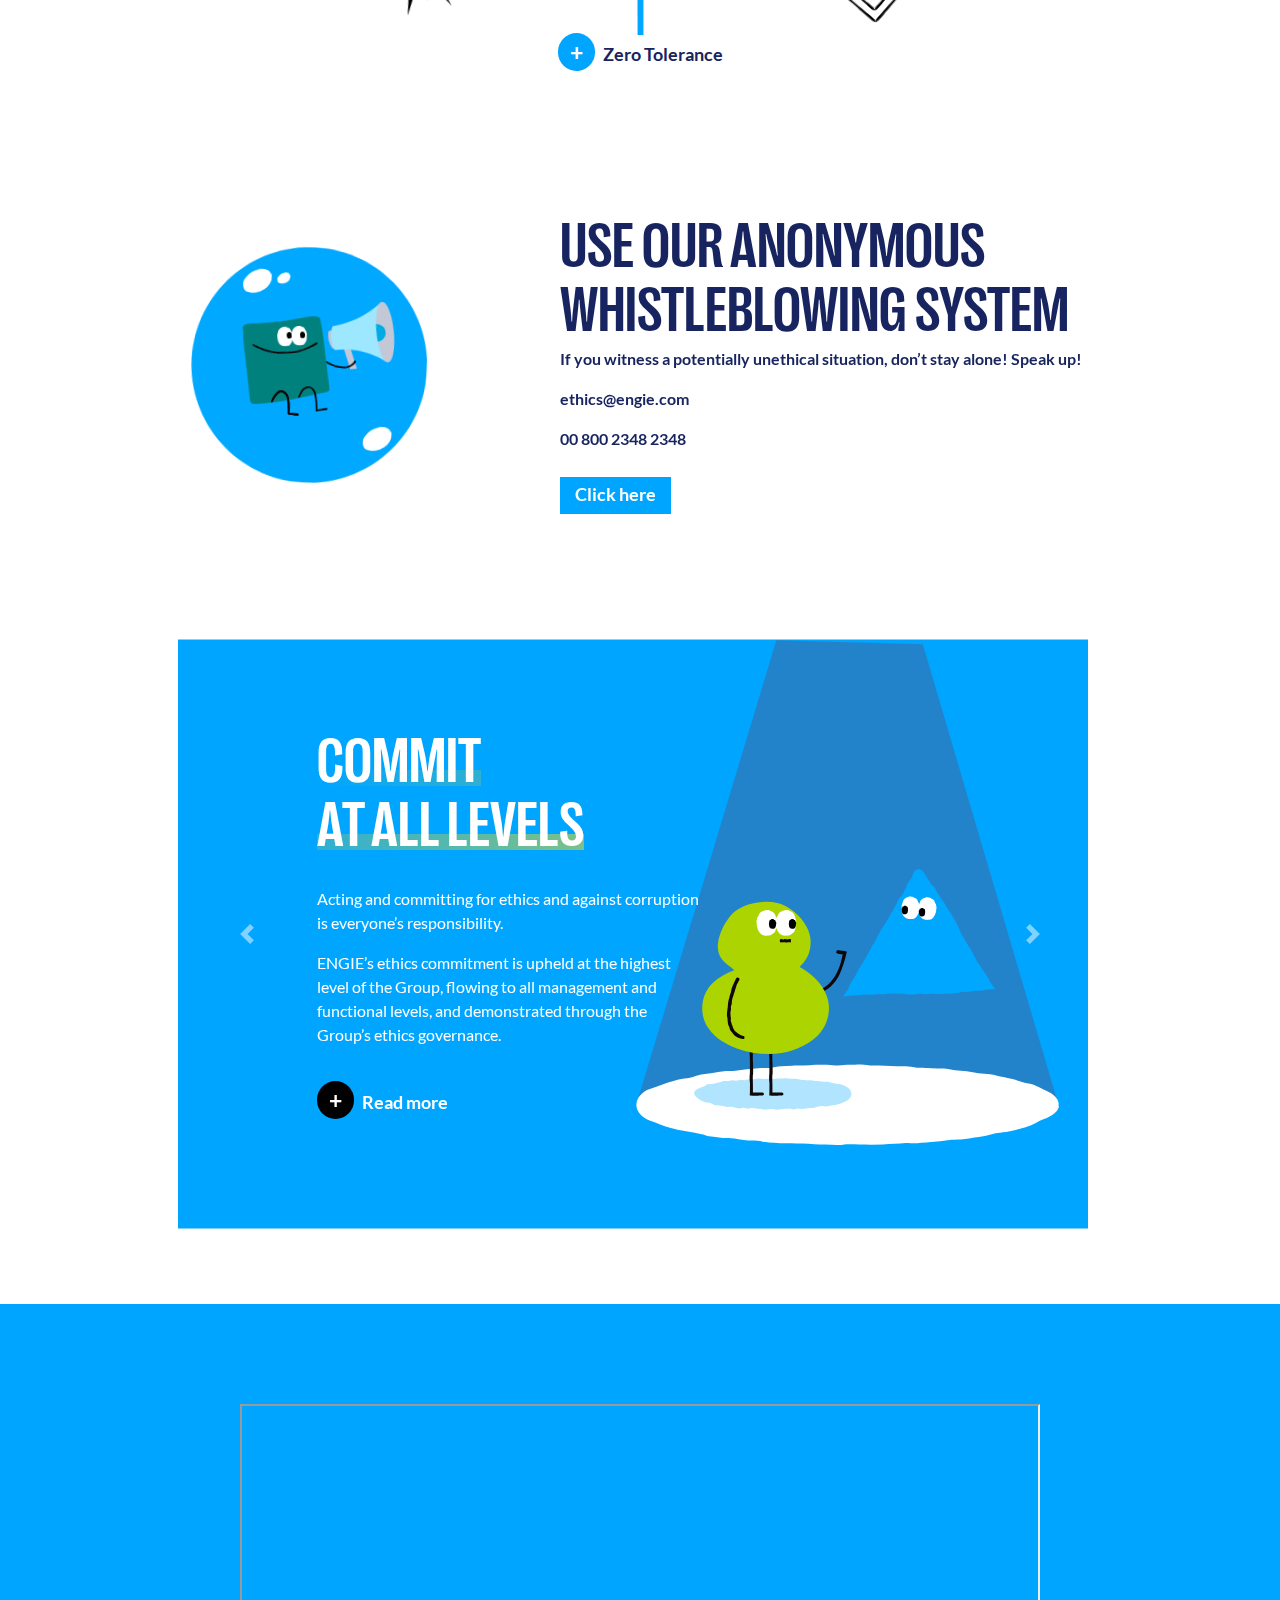
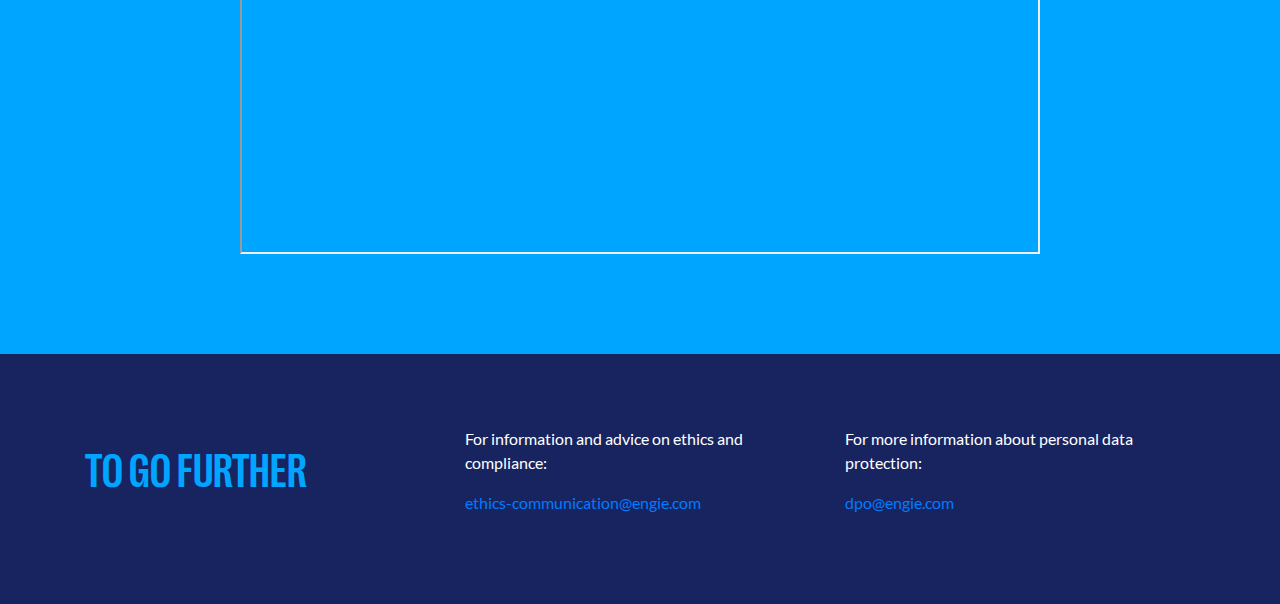
==== commit f2a78882: "bug fixes" ====
--- a/index.html
+++ b/index.html
@@ -19,7 +19,7 @@
             <!-- <div id="star" class="col-lg-2 purpose test"></div> -->
             <lottie-player 
               id="star" 
-              class="col-lg-2 purpose d-none d-xl-block" 
+              class="col-lg-2 purpose " 
               src="./00_star.json" 
             />
           </div>
@@ -42,7 +42,7 @@
           </section>
 
 
-          <div class="container">
+          <div class="container chapters-container">
           <!-- Chapters -->
           <section id="chapters">
             <div class="row align-items-center d-flex justify-content-center">
@@ -127,7 +127,7 @@
                     <div class="slide-content col-xl-5 offset-xl-2 col-sm-12">
                       <span class="heading underline slide-title white">INFORM, EDUCATE <br /> AND PREVENT</span>
                       <p class="white top">To combat corruption, all employees, especially those particularly exposed to this risk, must receive adequate information and training to prevent unethical situations.</p>
-                      <a href="https://login.microsoftonline.com/24139d14-c62c-4c47-8bdd-ce71ea1d50cf/oauth2/authorize?c[…]equest%2Did=f7430ca1%2D1035%2D8000%2D0a85%2Dc6604eab7b13" target="_blank"><button type="button" class="white"><span class="plus-icon black-bg">+</span>Read more</button></a>
+                      <a href="https://www.engie.com/en/group/ethics-and-compliance/policies-and-procedures/ethical-compliance-referential/training" target="_blank"><button type="button" class="white"><span class="plus-icon black-bg">+</span>Read more</button></a>
                     </div>
                   </div>
 
@@ -135,7 +135,7 @@
                     <div class="slide-content col-xl-5 offset-xl-2 col-sm-12">
                       <span class="heading underline slide-title white">THE BASIS OF OUR ETHICAL PRINCIPLES</span>
                       <p class="white top">The ethical principles of our Group are based on the highest international standards that we promote in all our projects</p>
-                      <a href="https://login.microsoftonline.com/24139d14-c62c-4c47-8bdd-ce71ea1d50cf/oauth2/authorize?c[…]equest%2Did=ee430ca1%2Df0cc%2D8000%2D0a85%2Dc07dceb61860" target="_blank"><button type="button" class="white"><span class="plus-icon black-bg">+</span>Read more</button></a>
+                      <a href="https://www.engie.com/en/group/ethics-and-compliance/principles-and-commitments" target="_blank"><button type="button" class="white"><span class="plus-icon black-bg">+</span>Read more</button></a>
                     </div>
                   </div>
                   
--- a/css/index.css
+++ b/css/index.css
@@ -1,17 +1,18 @@
 @font-face {
     font-family: 'RightGrotesk Narrow';
-    src: url('../assets/RightGrotesk-NarrowBold.ttf') format('truetype'); /* Corrected format value */
+    src: url('../assets/RightGrotesk-NarrowBold.ttf') format('truetype');
+    src: url('../assets/RightGrotesk-NarrowBold.otf') format('truetype');
 }
 
 @font-face {
     font-family: 'Lato';
-    src: url('../assets/Lato-Regular.ttf') format('truetype'); /* Corrected format value */
+    src: url('../assets/Lato-Regular.ttf') format('truetype');
     font-weight: normal;
 }
 
 @font-face {
     font-family: 'Lato';
-    src: url('../assets/Lato-Bold.ttf') format('truetype'); /* Corrected format value */
+    src: url('../assets/Lato-Bold.ttf') format('truetype');
     font-weight: bold;
 }
 
@@ -349,7 +350,7 @@
 }
 
 @media (max-width: 1200px) {
-    .heading { font-size: 2em;}
+    .heading { font-size: 2.5em; }
     .main-top {
         padding-top: 50px;
     }
@@ -359,12 +360,18 @@
     #hero { margin-bottom: 0; }
     .right { margin: 20px 0 0 0; }
     .chapter{ padding: 0; }
-    #call-to-action { padding: 0; }
+    #call-to-action { padding: 50px 0 0 0; }
     .bubble { display: none; }
     .ch { padding-top: 50px; }
     .slide-content { padding: 50px; }
-    .slide1 { height: 700px; }
-    .slide2 { height: 700px; }
-    .slide3 { height: 700px; }
+    .slide1 { height: 500px; background-color: #00A5FF; background-image: none; }
+    .slide2 { height: 500px; }
+    .slide3 { height: 500px; }
     .home-lottie {margin-left: auto;}
+    .lottie-big {
+        position: relative;
+        width: 600px;
+        height: 225px;
+    }
+    .chapters-container { background-color: white; z-index: 500; position: relative;}
 }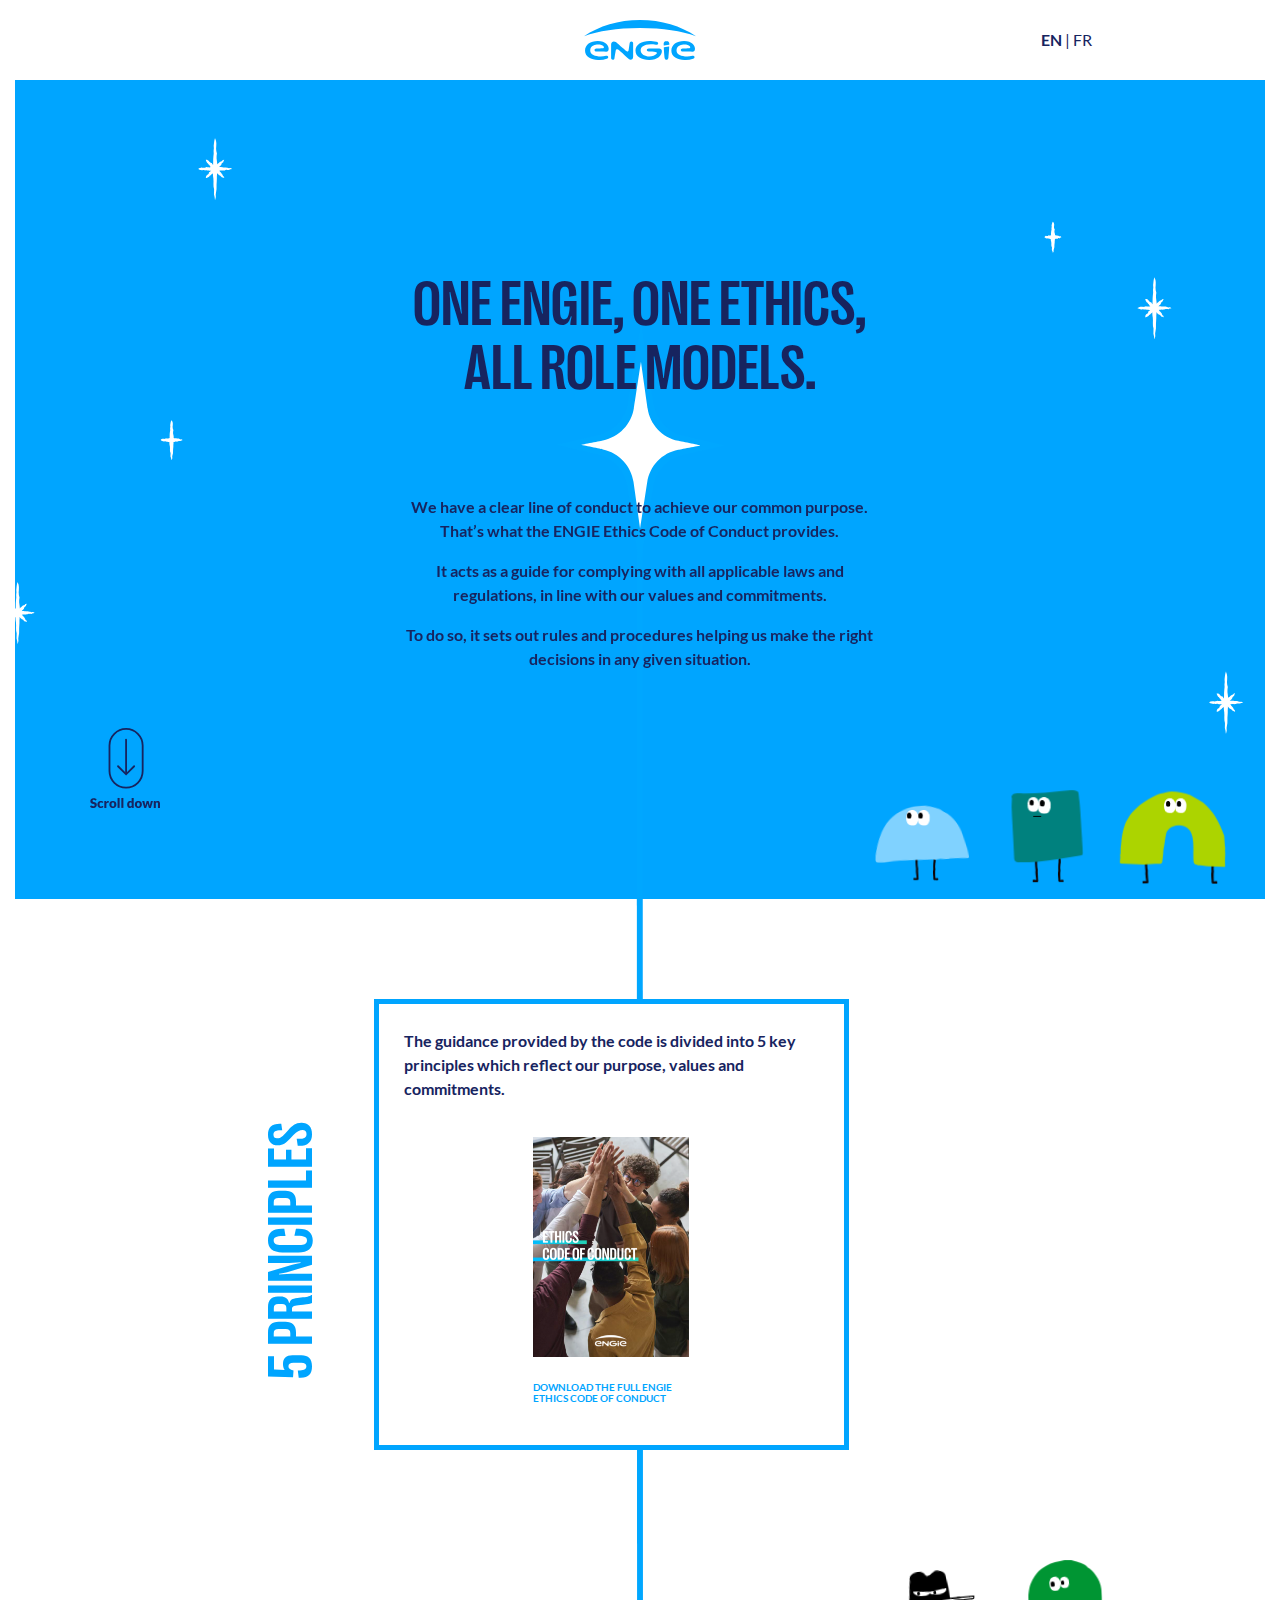
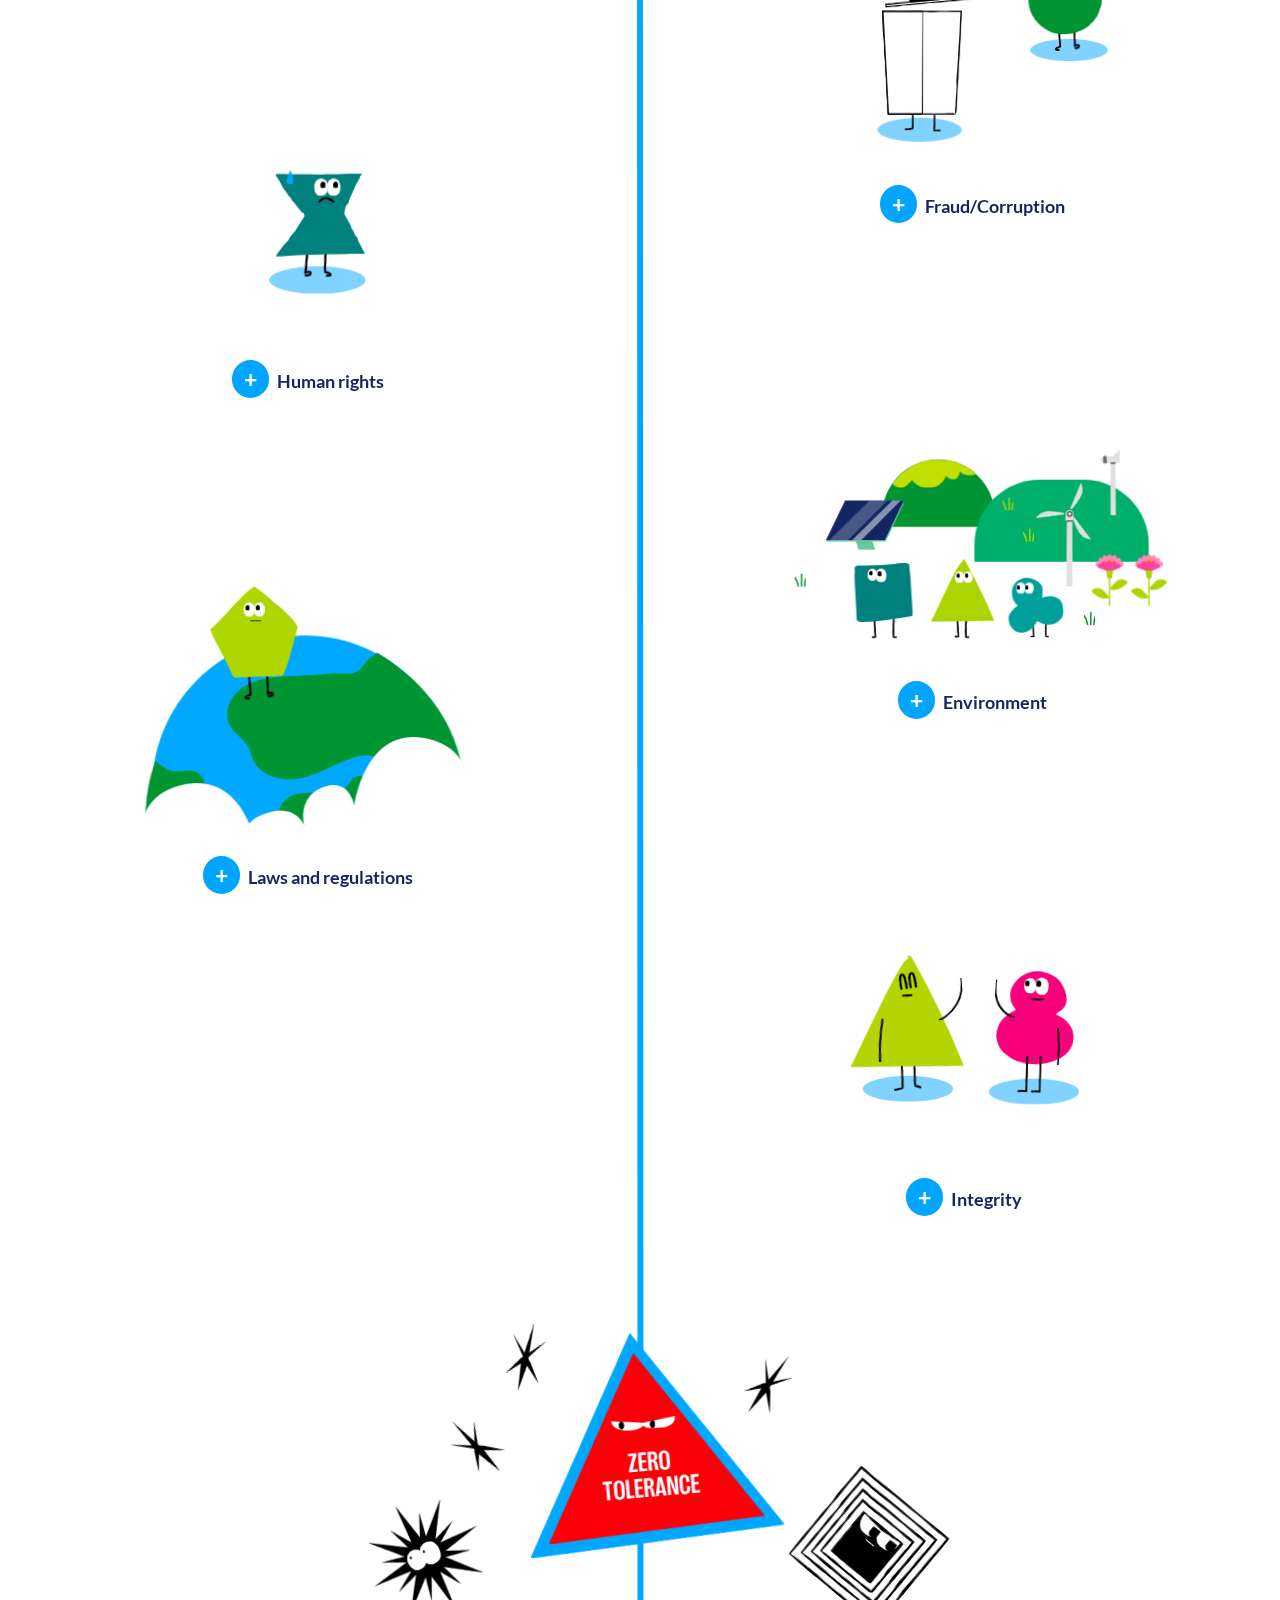
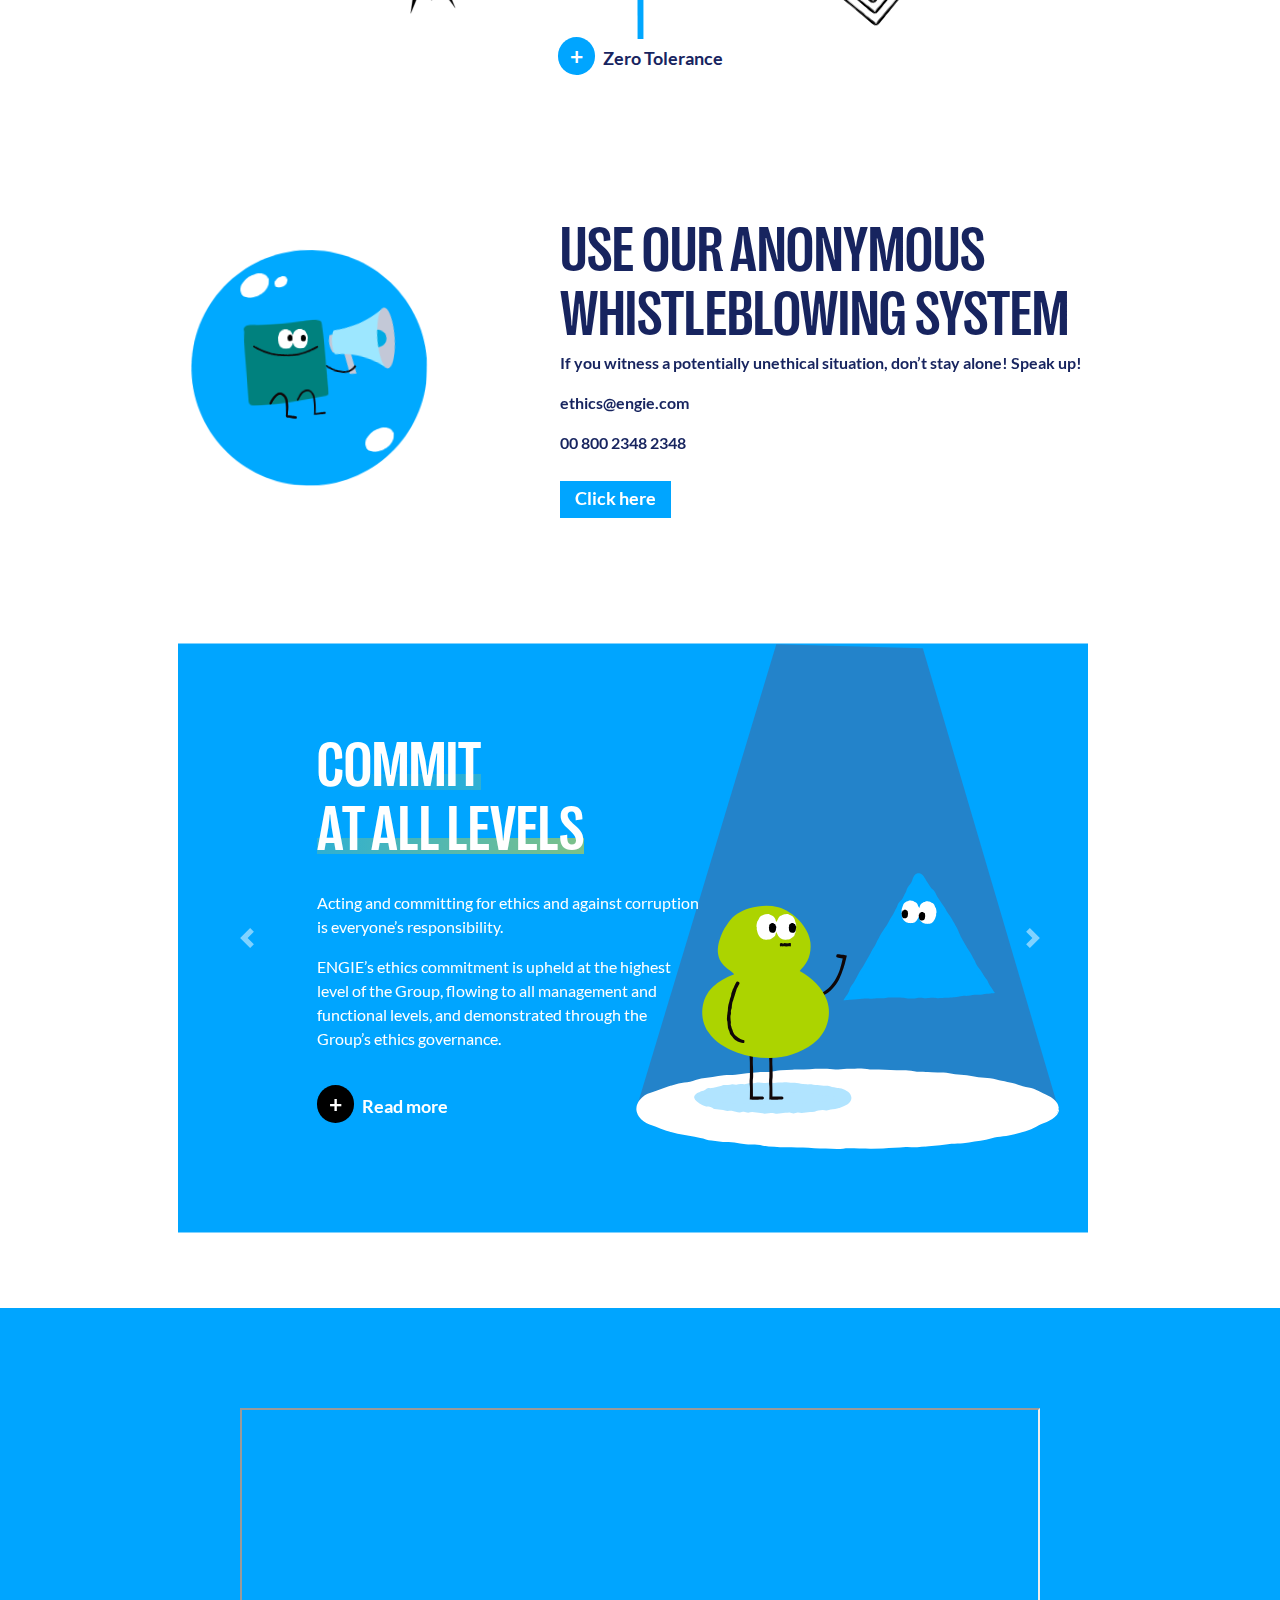
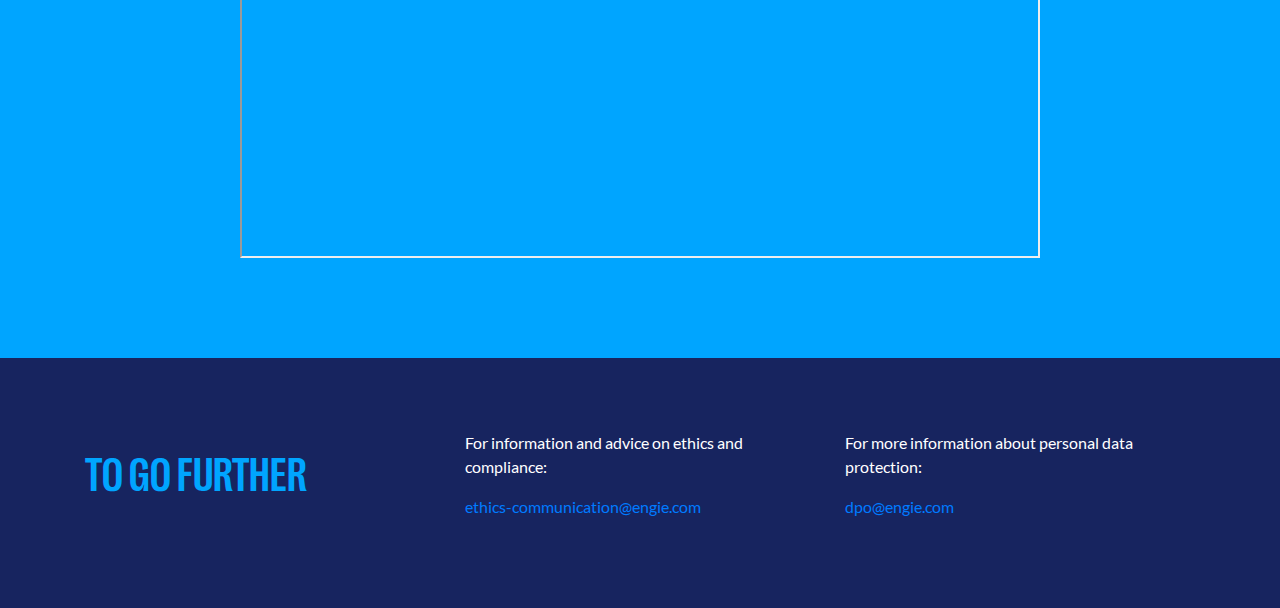
==== commit 7c176b97: "FR Corrections" ====
--- a/index.html
+++ b/index.html
@@ -24,8 +24,18 @@
             />
           </div>
 
-          <nav class="navbar navbar-light  d-flex justify-content-center">
-            <a class="nav-brand" href="https://www.engie.com/en"><img height="40px" src="./assets/logo.svg" /></a>
+          <nav class="nav-brand navbar-light">
+            <div class="row">
+              <div class="col-sm-4"></div>
+              <div class="col-sm-4 d-flex justify-content-center">
+                <a class="nav-brand " href="https://www.engie.com/en"><img height="40px" src="./assets/logo.svg" /></a>
+              </div>
+              <div class="col-sm-4 d-flex justify-content-center align-items-center">
+                <a href="index.html"><span class="paragraph"><b>EN</b></span></a>
+                <span class="paragraph">&nbsp;|&nbsp;</span>
+                <a href="index_fr.html"><span class="paragraph">FR</span></a>
+              </div>
+            </div>
           </nav>
 
           <div id="characters" class="lottie-small home-lottie d-none d-xl-block"></div>
@@ -125,7 +135,7 @@
 
                   <div class="slide2 carousel-item row align-items-center">
                     <div class="slide-content col-xl-5 offset-xl-2 col-sm-12">
-                      <span class="heading underline slide-title white">INFORM, EDUCATE <br /> AND PREVENT</span>
+                      <span class="heading underline slide-title white">INFORM, <br />GET TRAINED <br /> AND PREVENT</span>
                       <p class="white top">To combat corruption, all employees, especially those particularly exposed to this risk, must receive adequate information and training to prevent unethical situations.</p>
                       <a href="https://www.engie.com/en/group/ethics-and-compliance/policies-and-procedures/ethical-compliance-referential/training" target="_blank"><button type="button" class="white"><span class="plus-icon black-bg">+</span>Read more</button></a>
                     </div>
--- a/css/index.css
+++ b/css/index.css
@@ -357,7 +357,7 @@
     .principles-title {
         rotate: 90deg;
     }
-    #hero { margin-bottom: 0; }
+    #hero { margin-bottom: 0;}
     .right { margin: 20px 0 0 0; }
     .chapter{ padding: 0; }
     #call-to-action { padding: 50px 0 0 0; }
@@ -374,4 +374,9 @@
         height: 225px;
     }
     .chapters-container { background-color: white; z-index: 500; position: relative;}
+}
+
+
+@media (max-width: 800px) {
+    #hero { margin-bottom: 0; background-image: url("../assets/hero-bg-mobile.svg"); }
 }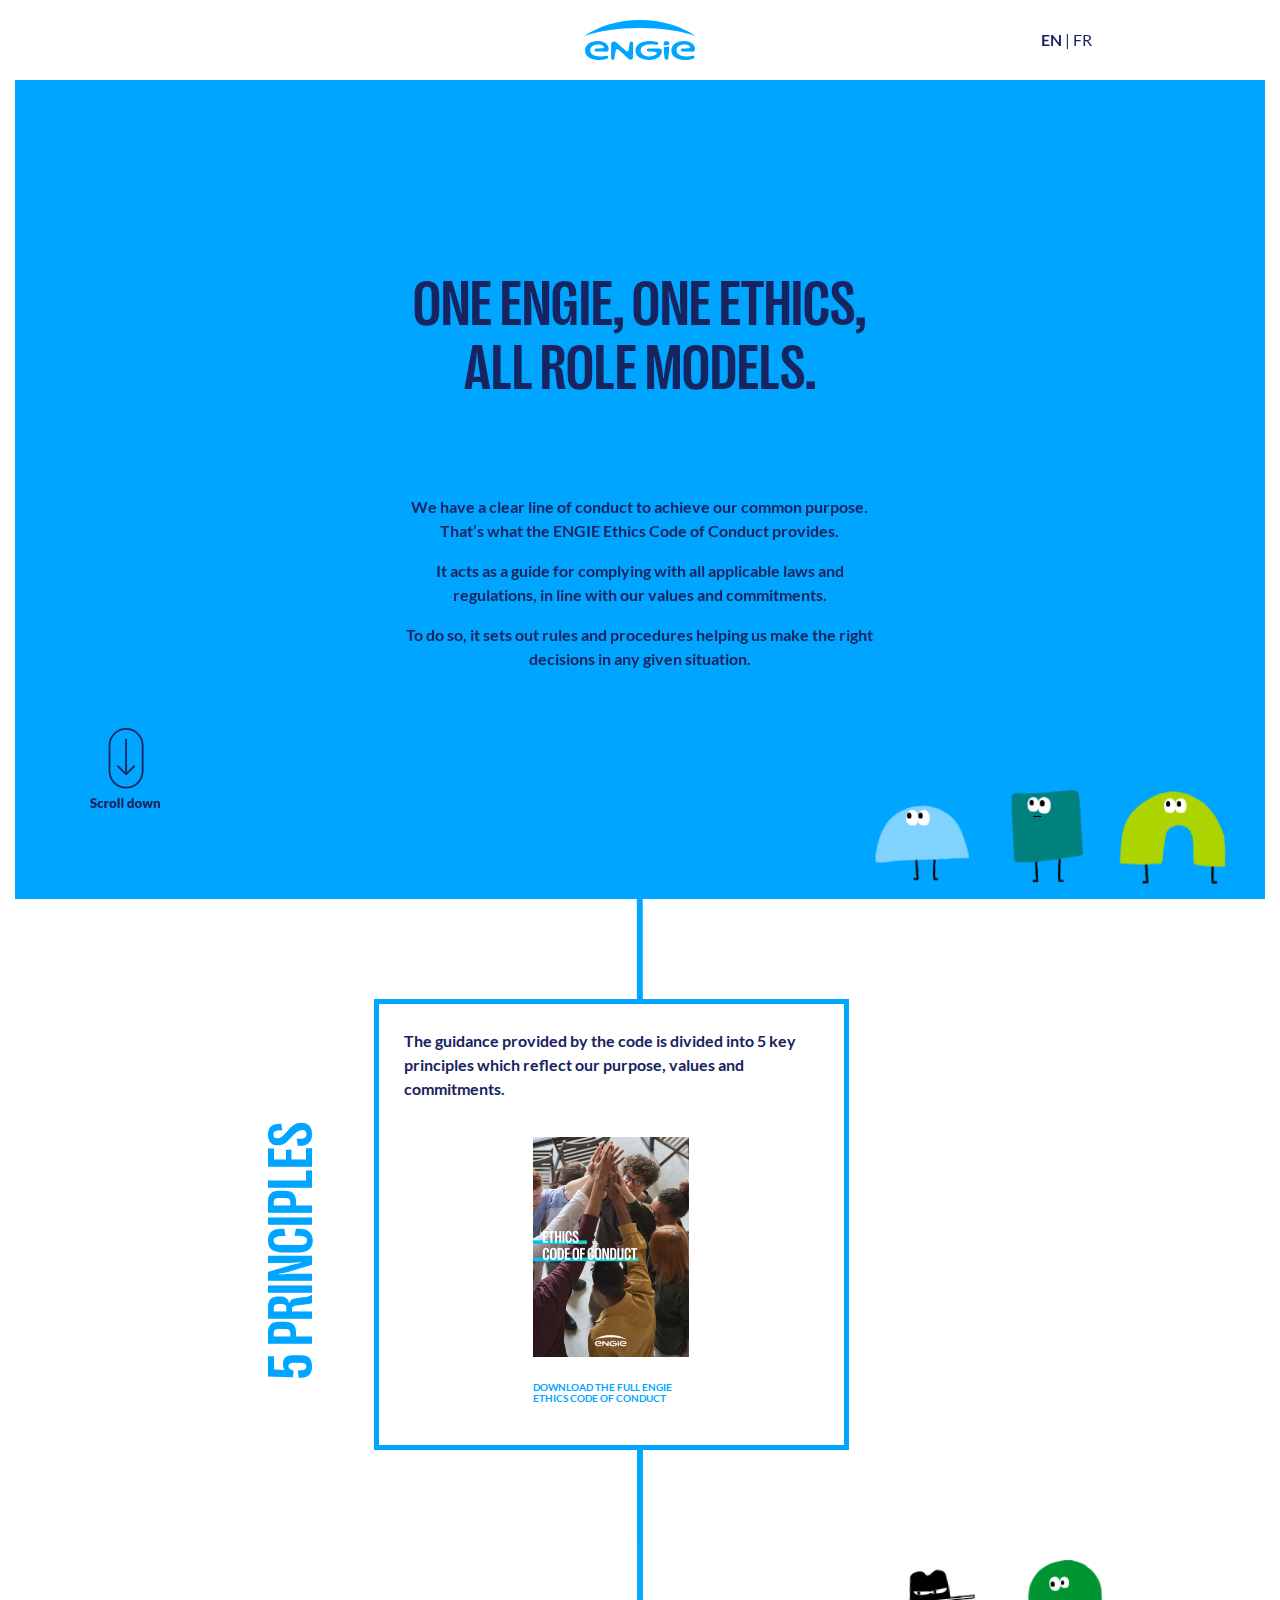
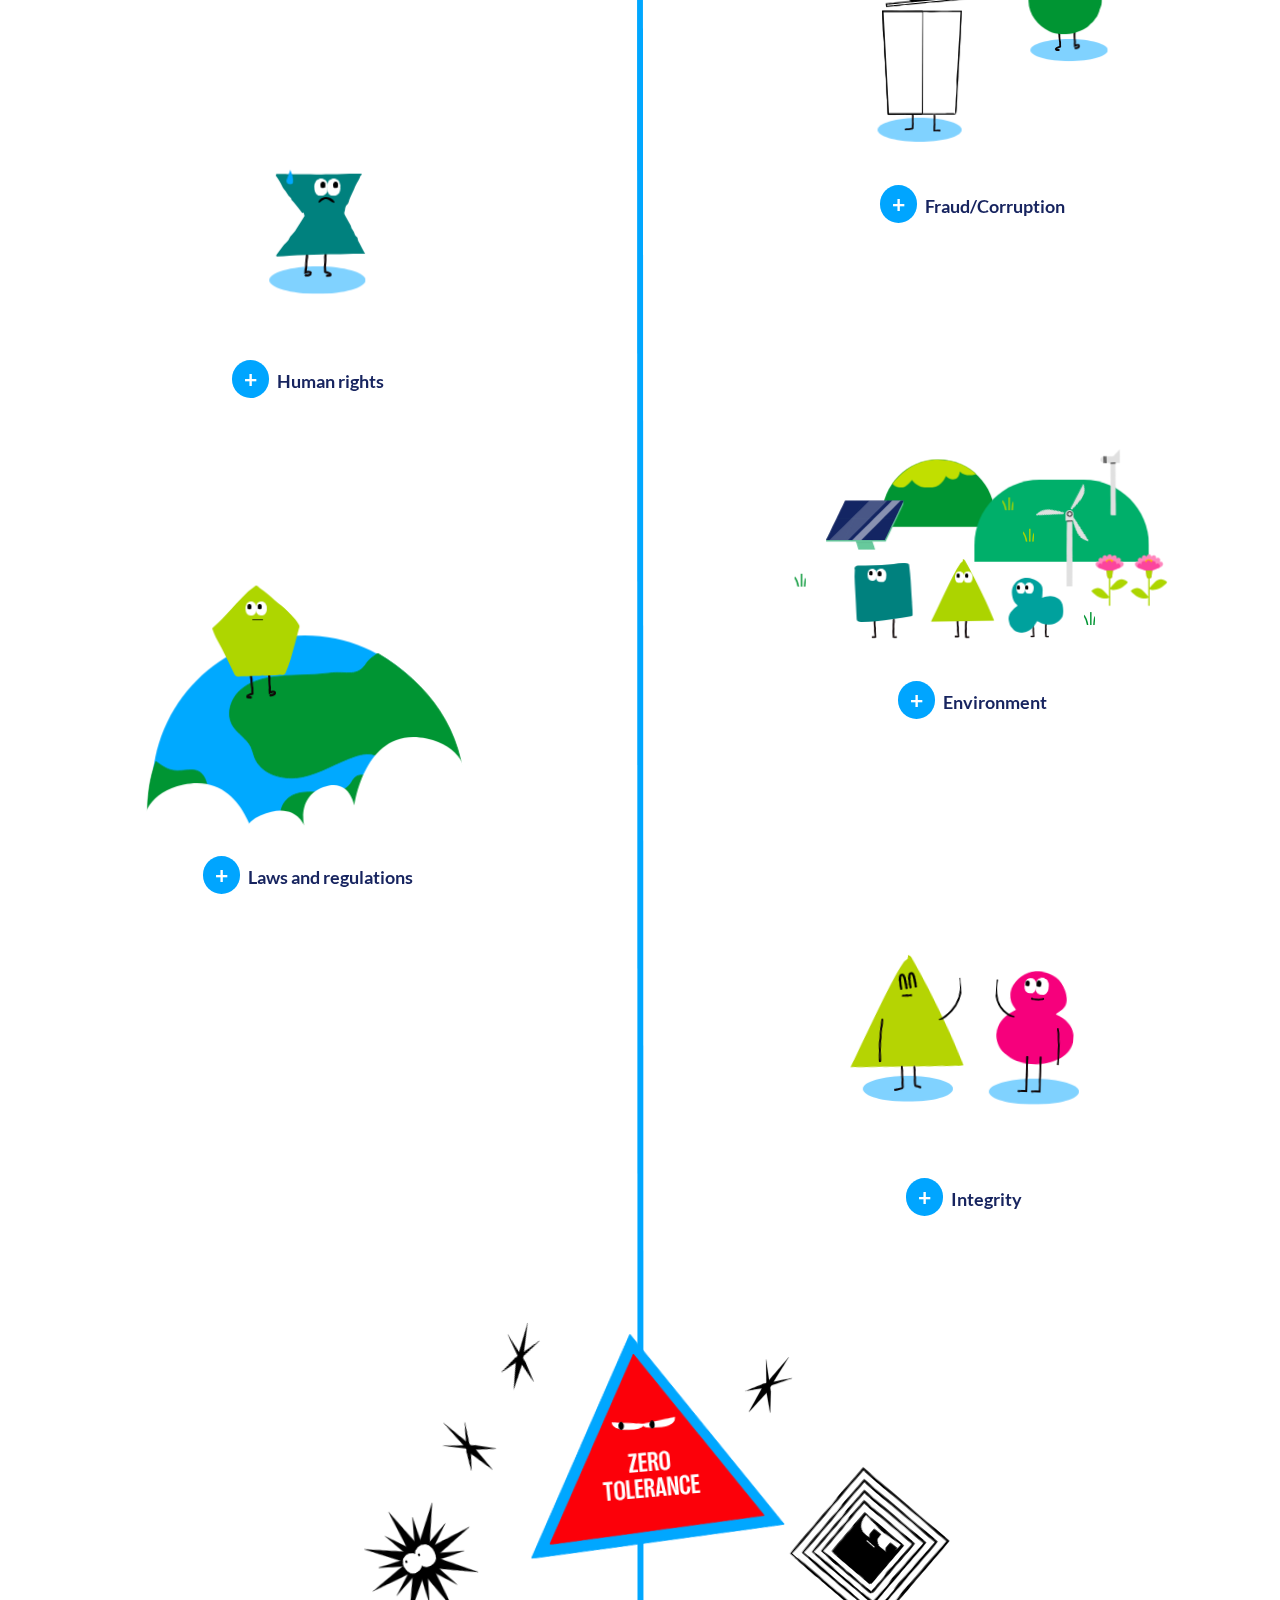
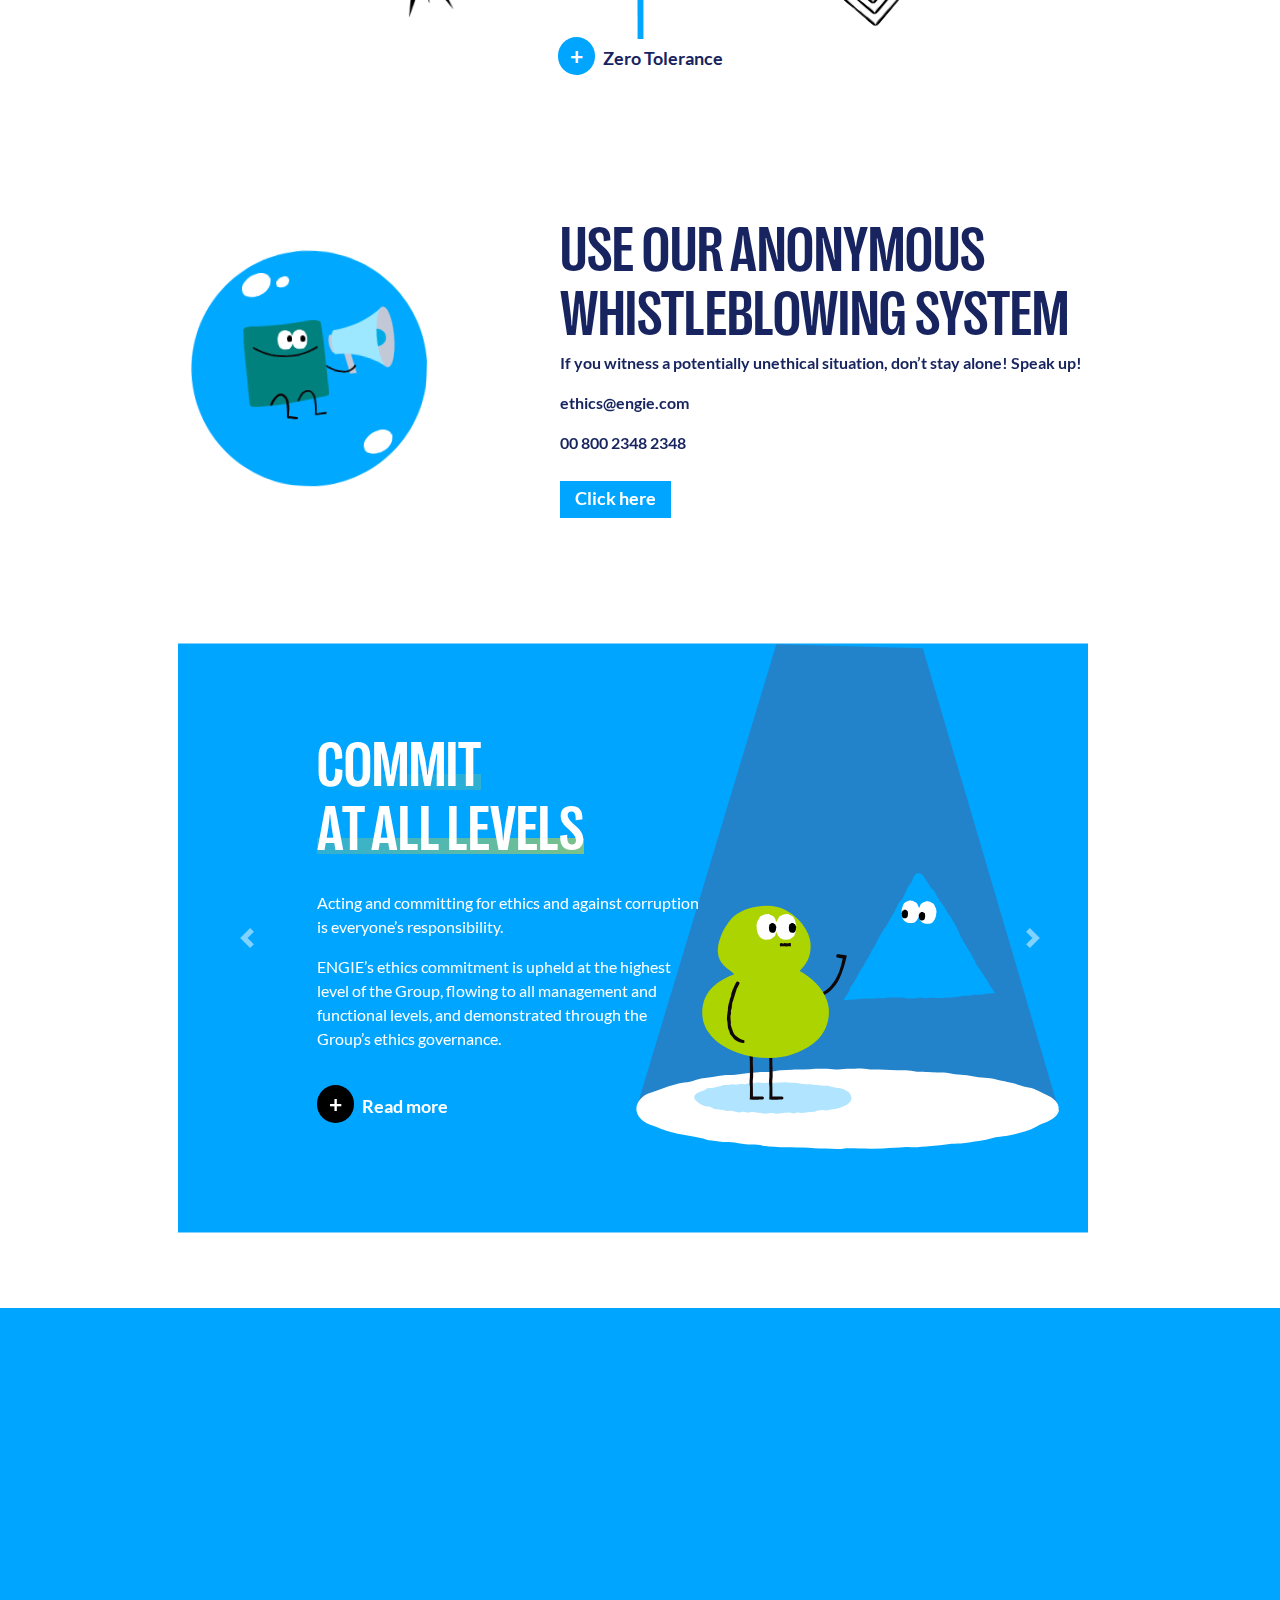
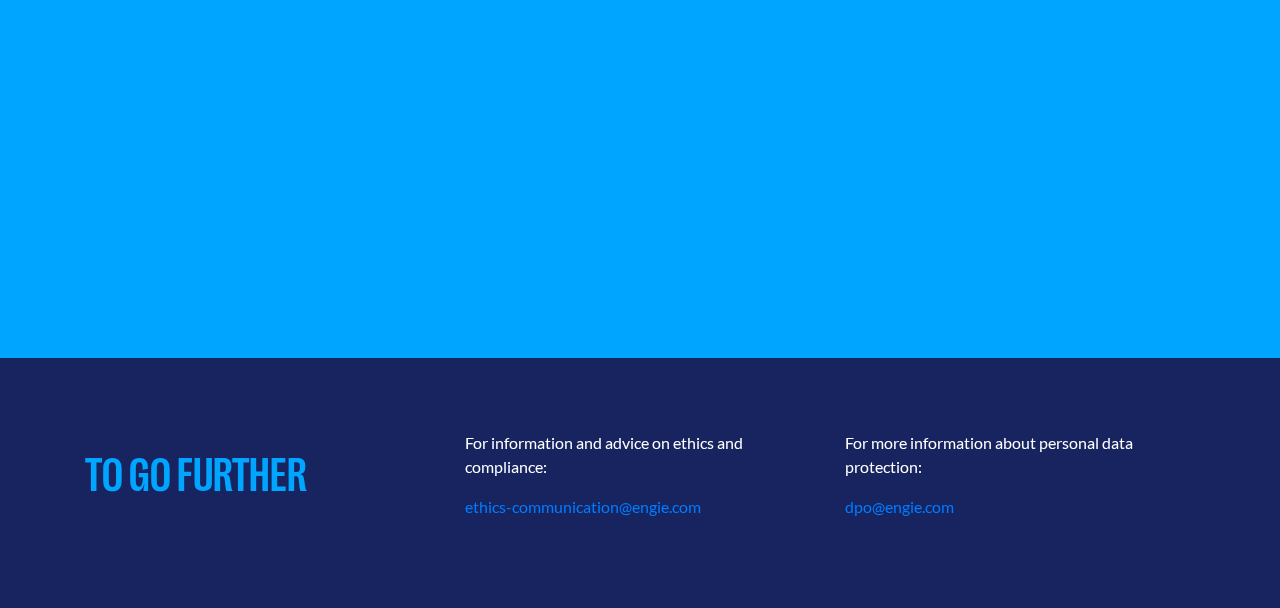
==== commit d2223242: "youtube embeds" ====
--- a/index.html
+++ b/index.html
@@ -137,7 +137,7 @@
                     <div class="slide-content col-xl-5 offset-xl-2 col-sm-12">
                       <span class="heading underline slide-title white">INFORM, <br />GET TRAINED <br /> AND PREVENT</span>
                       <p class="white top">To combat corruption, all employees, especially those particularly exposed to this risk, must receive adequate information and training to prevent unethical situations.</p>
-                      <a href="https://www.engie.com/en/group/ethics-and-compliance/policies-and-procedures/ethical-compliance-referential/training" target="_blank"><button type="button" class="white"><span class="plus-icon black-bg">+</span>Read more</button></a>
+                      <a href="https://login.microsoftonline.com/24139d14-c62c-4c47-8bdd-ce71ea1d50cf/oauth2/authorize?client%5Fid=00000003%2D0000%2D0ff1%2Dce00%2D000000000000&response%5Fmode=form%5Fpost&response%5Ftype=code%20id%5Ftoken&resource=00000003%2D0000%2D0ff1%2Dce00%2D000000000000&scope=openid&nonce=5636262090828A10590D4CA772B01EBF6D1830B98F3CCC5F%2D342FE9D502B5F1A8E1B870A32CF5A7C33BFB10F8344EDE57A103E3ABE65E9970&redirect%5Furi=https%3A%2F%2Fengie%2Esharepoint%2Ecom%2F%5Fforms%2Fdefault%2Easpx&state=OD0w&claims=%7B%22id%5Ftoken%22%3A%7B%22xms%5Fcc%22%3A%7B%22values%22%3A%5B%22CP1%22%5D%7D%7D%7D&wsucxt=1&cobrandid=11bd8083%2D87e0%2D41b5%2Dbb78%2D0bc43c8a8e8a&client%2Drequest%2Did=f7430ca1%2D1035%2D8000%2D0a85%2Dc6604eab7b13" target="_blank"><button type="button" class="white"><span class="plus-icon black-bg">+</span>Read more</button></a>
                     </div>
                   </div>
 
@@ -145,7 +145,7 @@
                     <div class="slide-content col-xl-5 offset-xl-2 col-sm-12">
                       <span class="heading underline slide-title white">THE BASIS OF OUR ETHICAL PRINCIPLES</span>
                       <p class="white top">The ethical principles of our Group are based on the highest international standards that we promote in all our projects</p>
-                      <a href="https://www.engie.com/en/group/ethics-and-compliance/principles-and-commitments" target="_blank"><button type="button" class="white"><span class="plus-icon black-bg">+</span>Read more</button></a>
+                      <a href="https://login.microsoftonline.com/24139d14-c62c-4c47-8bdd-ce71ea1d50cf/oauth2/authorize?client%5Fid=00000003%2D0000%2D0ff1%2Dce00%2D000000000000&response%5Fmode=form%5Fpost&response%5Ftype=code%20id%5Ftoken&resource=00000003%2D0000%2D0ff1%2Dce00%2D000000000000&scope=openid&nonce=4CC48DAF8814D964311D6CB33B144530BB3199B8B476DF7F%2D0D01368AE8BEDE7A17275CCDD4D6DA93915EC1D138A696FFBA10F459E871374C&redirect%5Furi=https%3A%2F%2Fengie%2Esharepoint%2Ecom%2F%5Fforms%2Fdefault%2Easpx&state=OD0w&claims=%7B%22id%5Ftoken%22%3A%7B%22xms%5Fcc%22%3A%7B%22values%22%3A%5B%22CP1%22%5D%7D%7D%7D&wsucxt=1&cobrandid=11bd8083%2D87e0%2D41b5%2Dbb78%2D0bc43c8a8e8a&client%2Drequest%2Did=ee430ca1%2Df0cc%2D8000%2D0a85%2Dc07dceb61860" target="_blank"><button type="button" class="white"><span class="plus-icon black-bg">+</span>Read more</button></a>
                     </div>
                   </div>
                   
@@ -170,7 +170,7 @@
 
         <div class="video-container blue-bg">
           <div class="col-lg-12 d-flex justify-content-center">
-            <iframe width="800" height="450" src="https://www.youtube.com/embed/NpEaa2P7qZI?si=q3RFvHEc3uWo_4ni" title="YouTube video player"></iframe>
+            <iframe width="800" height="450" src="https://www.youtube.com/embed/x5-zJvLtUqE?si=c76IMfo8q10tRHJi" title="YouTube video player" frameborder="0" allowfullscreen></iframe>
           </div>
         </div>
       </section>
@@ -215,7 +215,7 @@
                 <li>professional opportunities (including internships) outside HR procedures.</li>
               </ul>
             </h2>
-            <a href="https://www.engie.com/en/group/ethics-and-compliance/policies-and-procedures/group-integrity-referential" target="_blank">Want to know more? Click here</a>
+            <a href="https://login.microsoftonline.com/24139d14-c62c-4c47-8bdd-ce71ea1d50cf/oauth2/authorize?client%5Fid=00000003%2D0000%2D0ff1%2Dce00%2D000000000000&response%5Fmode=form%5Fpost&response%5Ftype=code%20id%5Ftoken&resource=00000003%2D0000%2D0ff1%2Dce00%2D000000000000&scope=openid&nonce=B5E7D676F6B2DAB32BFECA3B5F3BCBCA342E8E4AD7223FB9%2D06B214FBB02F7CB5CDFD1FE3B32A4361A3CCD0FE8D0339A15C5A8AEEE6EE491B&redirect%5Furi=https%3A%2F%2Fengie%2Esharepoint%2Ecom%2F%5Fforms%2Fdefault%2Easpx&state=OD0w&claims=%7B%22id%5Ftoken%22%3A%7B%22xms%5Fcc%22%3A%7B%22values%22%3A%5B%22CP1%22%5D%7D%7D%7D&wsucxt=1&cobrandid=11bd8083%2D87e0%2D41b5%2Dbb78%2D0bc43c8a8e8a&client%2Drequest%2Did=35f60ba1%2Db004%2D8000%2D1131%2D7fbb2d04b889" target="_blank">Want to know more? Click here</a>
           </div>
         </div>
       </div>
@@ -237,7 +237,7 @@
                 <li>Local communities must be systematically taken into consideration</li>
               </ul>
             </h2>
-            <a href="https://www.engie.com/en/group/ethics-and-compliance/policies-and-procedures/human-rights-referential" target="_blank">Want to know more? Click here</a>
+            <a href="https://login.microsoftonline.com/24139d14-c62c-4c47-8bdd-ce71ea1d50cf/oauth2/authorize?client%5Fid=00000003%2D0000%2D0ff1%2Dce00%2D000000000000&response%5Fmode=form%5Fpost&response%5Ftype=code%20id%5Ftoken&resource=00000003%2D0000%2D0ff1%2Dce00%2D000000000000&scope=openid&nonce=0C842697240A16F19454D4392AFA72BDB5BC37B761D13047%2D0059E56088C32CA86C9D7C5AC59471BFC57CFA550B7346AD8B0E4F2C4EF16D01&redirect%5Furi=https%3A%2F%2Fengie%2Esharepoint%2Ecom%2F%5Fforms%2Fdefault%2Easpx&state=OD0w&claims=%7B%22id%5Ftoken%22%3A%7B%22xms%5Fcc%22%3A%7B%22values%22%3A%5B%22CP1%22%5D%7D%7D%7D&wsucxt=1&cobrandid=11bd8083%2D87e0%2D41b5%2Dbb78%2D0bc43c8a8e8a&client%2Drequest%2Did=4af60ba1%2D30f6%2D8000%2D1131%2D7942031db739" target="_blank">Want to know more? Click here</a>
           </div>
         </div>
       </div>
@@ -269,7 +269,7 @@
           </div>
           <div class="modal-body">
             <h2 class="modal-h"><b>Respecting international sanctions and export control rules, fairness in our business practices and respecting competition are fundamental principles, regardless where we operate.</b><br />Any agreement that restricts, favors, or penalizes competition (with or without resorting to defamation) is prohibited. Protecting the company, its employees, and its assets (personal data, sensitive information, or intellectual property, etc.) is imperative.</h2>
-            <a href="https://www.engie.com/en/group/ethics-and-compliance/principles-and-commitments" target="_blank">Want to know more? Click here</a>
+            <a href="https://login.microsoftonline.com/24139d14-c62c-4c47-8bdd-ce71ea1d50cf/oauth2/authorize?client%5Fid=00000003%2D0000%2D0ff1%2Dce00%2D000000000000&response%5Fmode=form%5Fpost&response%5Ftype=code%20id%5Ftoken&resource=00000003%2D0000%2D0ff1%2Dce00%2D000000000000&scope=openid&nonce=554DBCC48F76475CA3C94E2B0FF805DCCB976D585C9F51C6%2D3488E3EF08D425730937A1B5F14ECDDC6D61A12B009AB6130F906F96CD1E00DD&redirect%5Furi=https%3A%2F%2Fengie%2Esharepoint%2Ecom%2F%5Fforms%2Fdefault%2Easpx&state=OD0w&claims=%7B%22id%5Ftoken%22%3A%7B%22xms%5Fcc%22%3A%7B%22values%22%3A%5B%22CP1%22%5D%7D%7D%7D&wsucxt=1&cobrandid=11bd8083%2D87e0%2D41b5%2Dbb78%2D0bc43c8a8e8a&client%2Drequest%2Did=51f60ba1%2D80fa%2D8000%2D1ad9%2D1dad82742773" target="_blank">Want to know more? Click here</a>
           </div>
         </div>
       </div>
@@ -285,7 +285,7 @@
           </div>
           <div class="modal-body">
             <h2 class="modal-h"><b>In continuous interaction with public and semi-public authorities, ENGIE’s standards towards the quality of the projects it supports, the beneficiaries of its actions and the honest and transparent relationships it has with its stakeholders are very high.</b> Any unethical attempt to influence a third party, any sponsorship activity undertaken in the context of a competitive bidding process or contract renewal, is a violation of the transparency rules that bind us.</h2>
-            <a href="https://www.engie.com/en/group/ethics-and-compliance/policies-and-procedures" target="_blank">Want to know more? Click here</a>
+            <a href="https://login.microsoftonline.com/24139d14-c62c-4c47-8bdd-ce71ea1d50cf/oauth2/authorize?client%5Fid=00000003%2D0000%2D0ff1%2Dce00%2D000000000000&response%5Fmode=form%5Fpost&response%5Ftype=code%20id%5Ftoken&resource=00000003%2D0000%2D0ff1%2Dce00%2D000000000000&scope=openid&nonce=457F04F28D30DB056B99C89EB78D945EA77E944070785EFA%2D9B65144DB4691ACF47494277663BC0F5D731BA9DCC2E92981AD0B4E41743713C&redirect%5Furi=https%3A%2F%2Fengie%2Esharepoint%2Ecom%2F%5Fforms%2Fdefault%2Easpx&state=OD0w&claims=%7B%22id%5Ftoken%22%3A%7B%22xms%5Fcc%22%3A%7B%22values%22%3A%5B%22CP1%22%5D%7D%7D%7D&wsucxt=1&cobrandid=11bd8083%2D87e0%2D41b5%2Dbb78%2D0bc43c8a8e8a&client%2Drequest%2Did=59f60ba1%2D30e8%2D8000%2D0a85%2Dcba73121ccd4" target="_blank">Want to know more? Click here</a>
           </div>
         </div>
       </div>
--- a/css/index.css
+++ b/css/index.css
@@ -241,10 +241,11 @@
 #hero {
     height: 91vh;
     max-height: 1080px;
-    background-image: url("../assets/hero-bg.svg");
+    background-color: #00A5FF;
+    /* background-image: url("../assets/hero-bg.svg");
     background-repeat: no-repeat;
     background-size: cover;
-    background-position: center;
+    background-position: center; */
     z-index: 0;
     margin-bottom: 100px;
 }
@@ -254,9 +255,10 @@
     height: 90vh;
     width: 100%;
     max-height: 1080px;
-    background-image: url("../assets/hero-bg.svg");
+    background-color: #00A5FF;
+    /* background-image: url("../assets/hero-bg.svg");
     background-repeat: no-repeat;
-    background-size: cover;
+    background-size: cover; */
 }
 
 /* CSS for Lottie container */
@@ -278,7 +280,7 @@
     margin-top: 36vh;
     padding: 0;
     position: absolute;
-    z-index: 0;
+    z-index: -50;
 }
 
 .home-lottie {
@@ -378,5 +380,9 @@
 
 
 @media (max-width: 800px) {
-    #hero { margin-bottom: 0; background-image: url("../assets/hero-bg-mobile.svg"); }
+    #hero { 
+        margin-bottom: 0; 
+        /* background-image: url("../assets/hero-bg-mobile.svg");  */
+        background-color: #00A5FF;
+    }
 }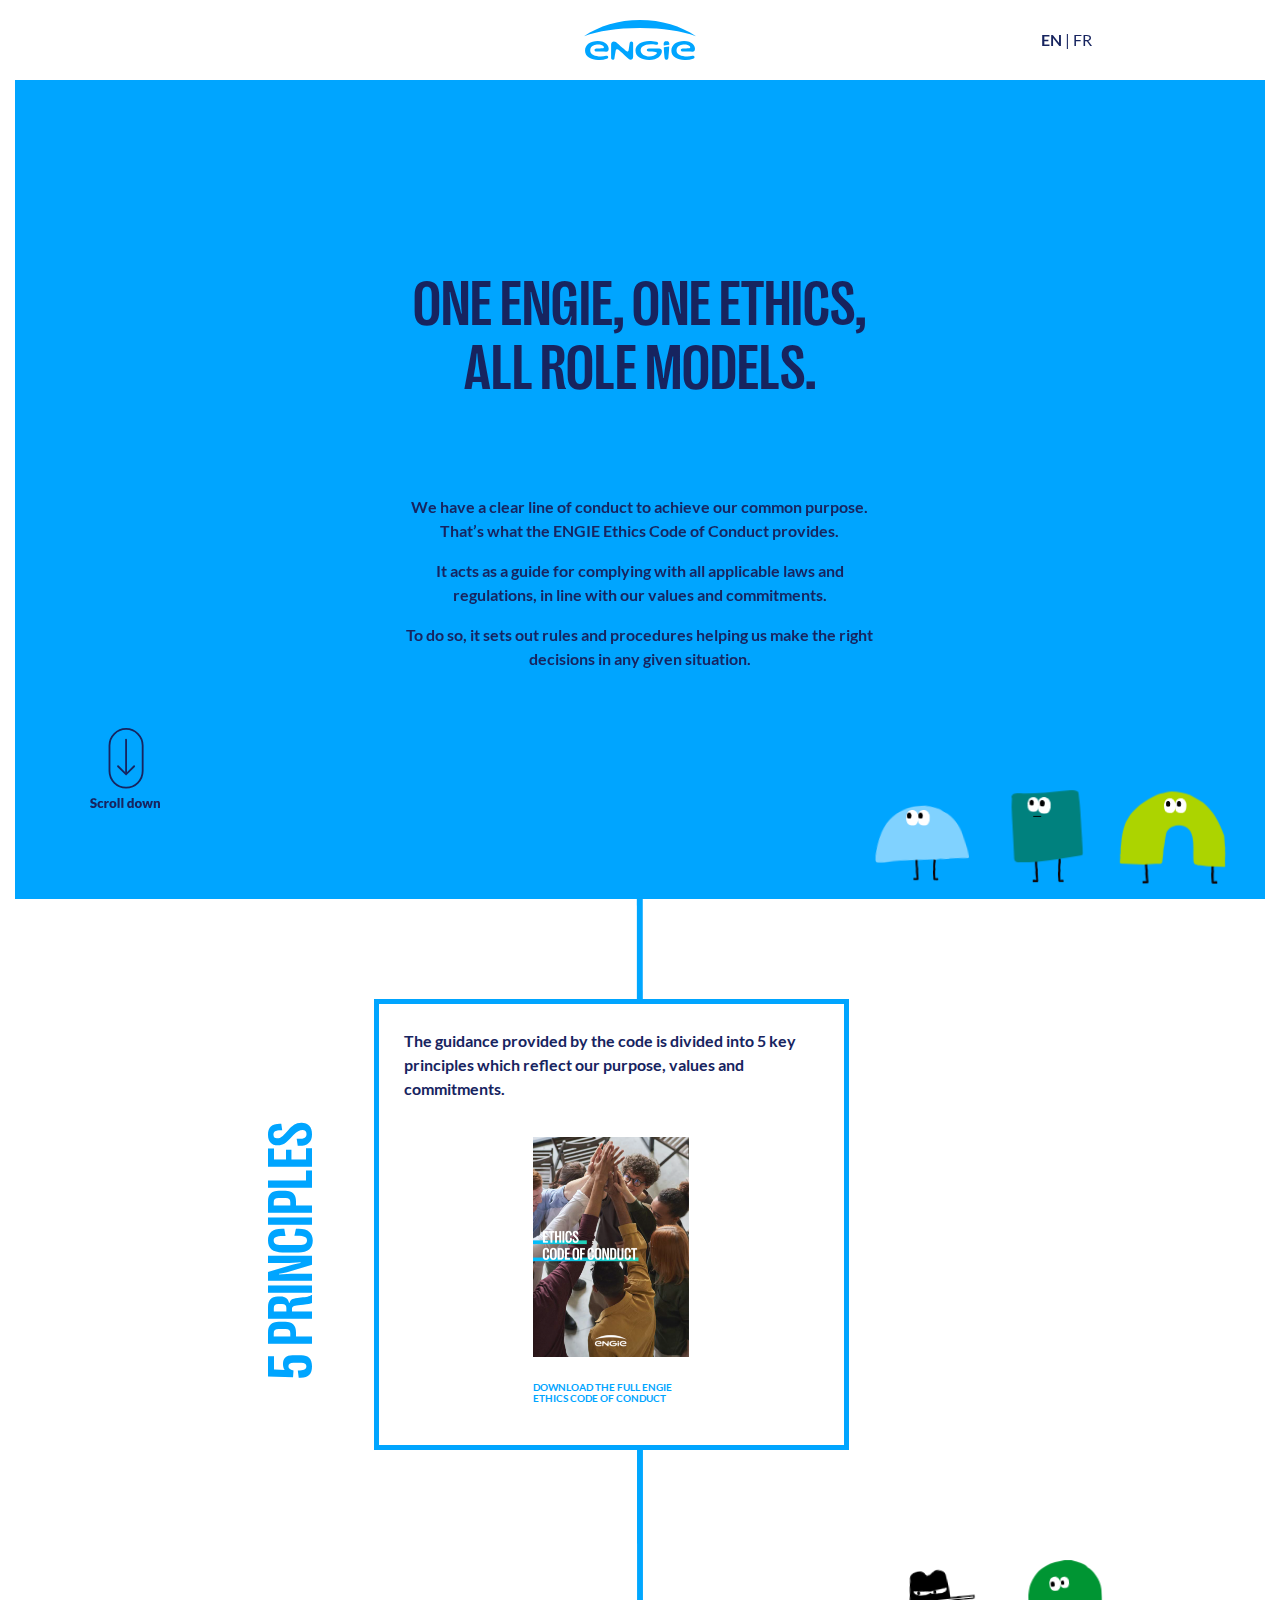
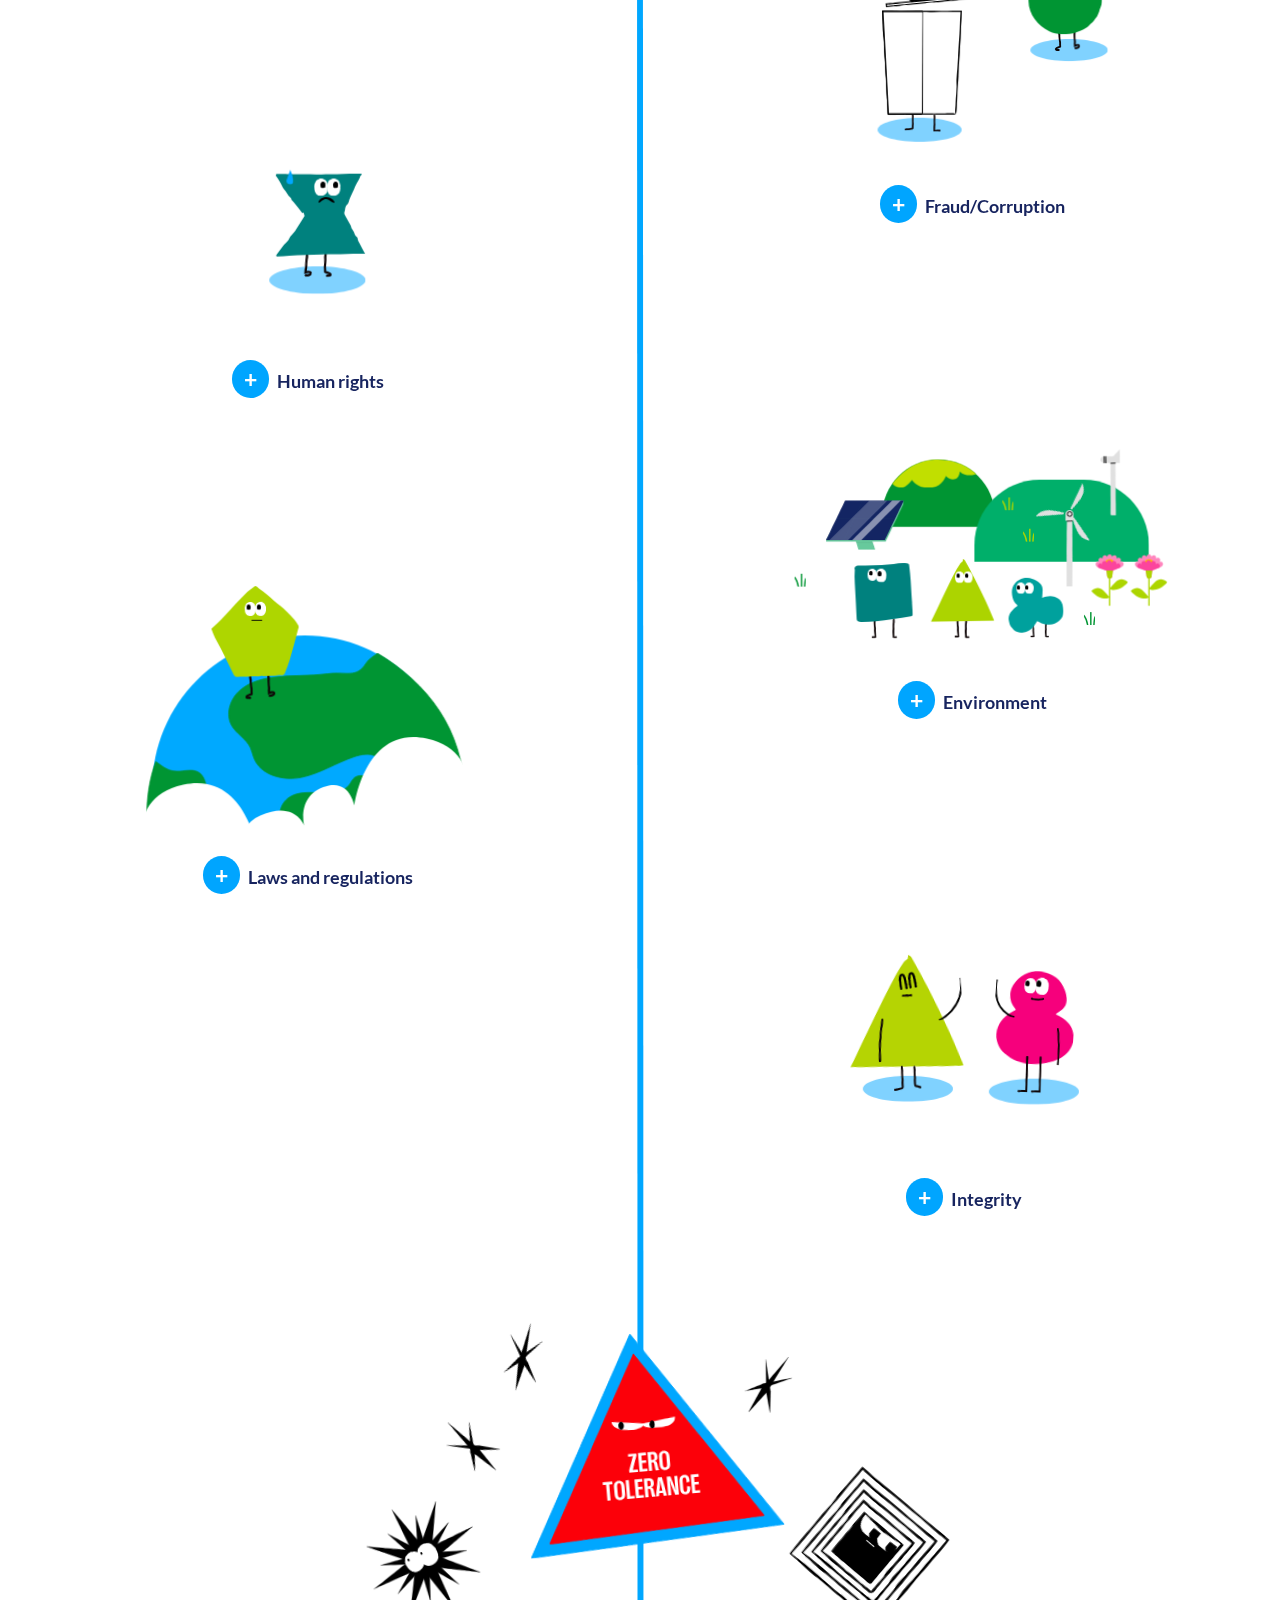
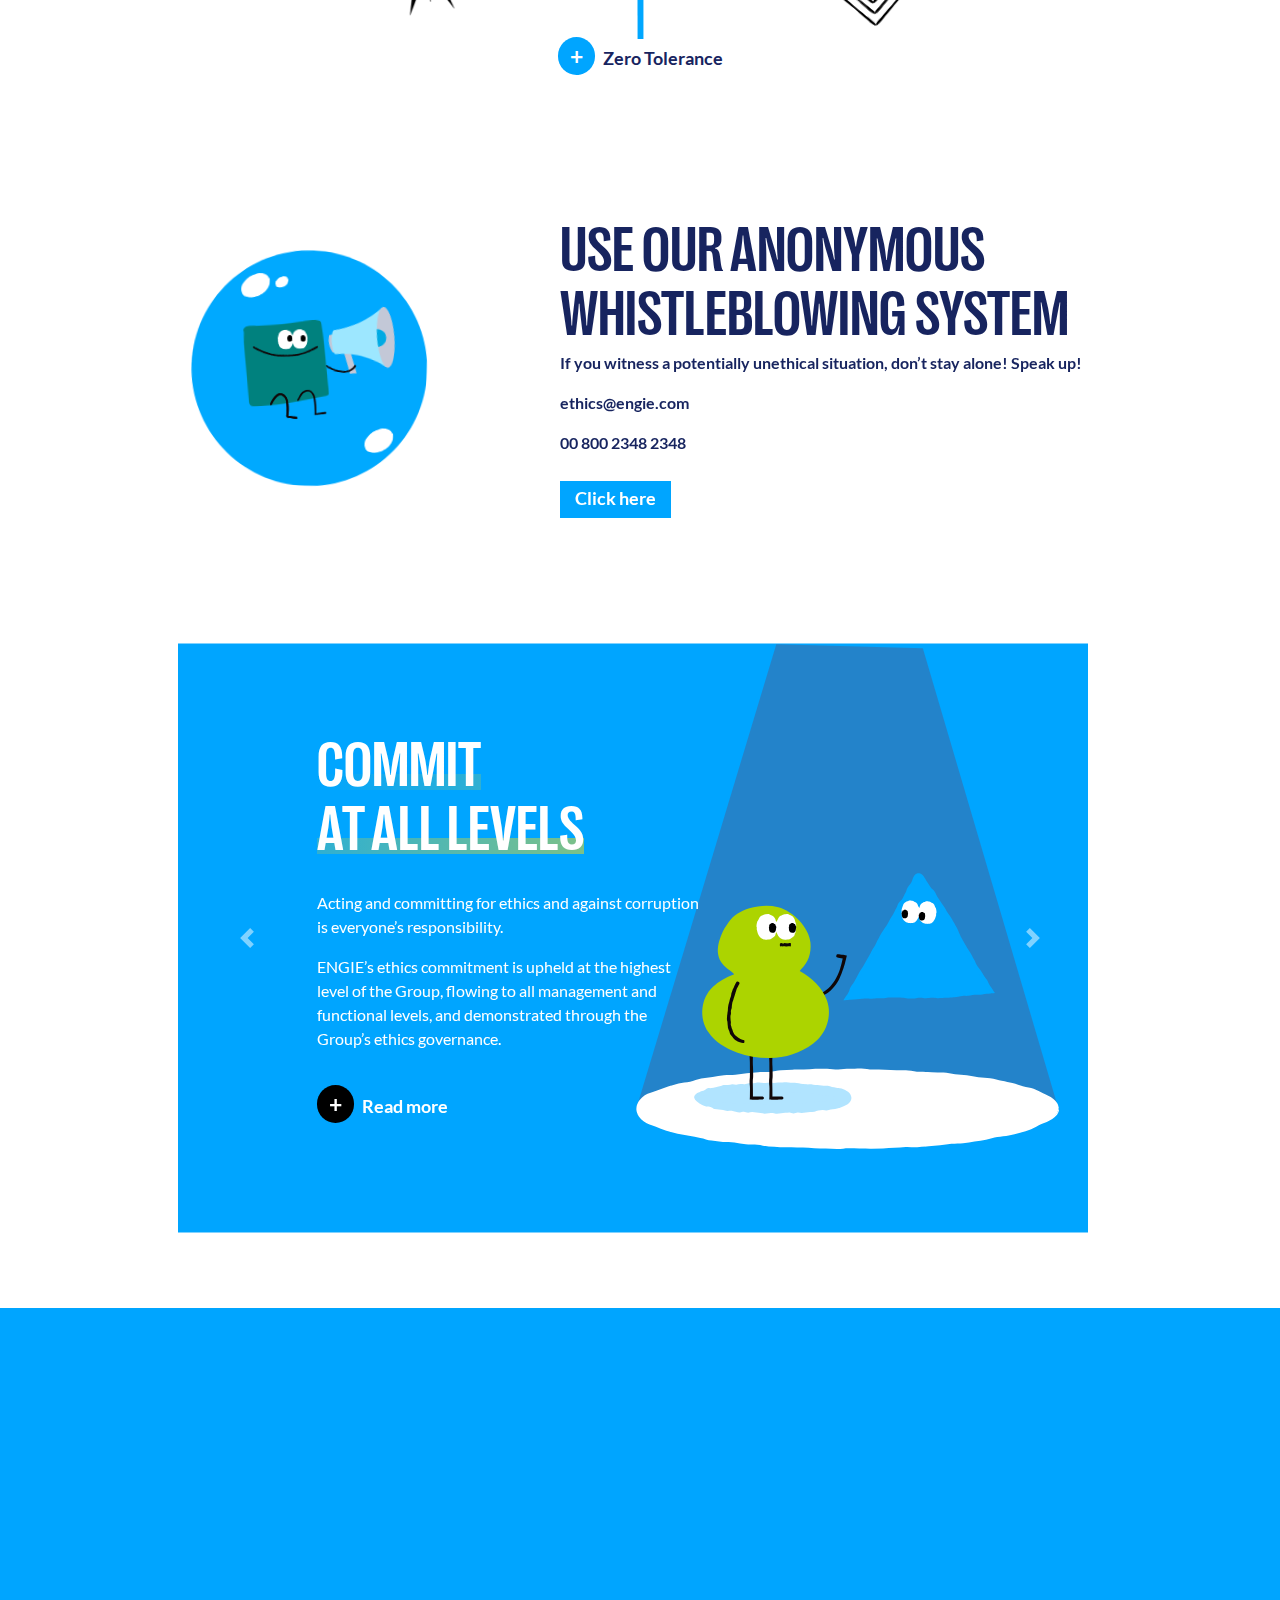
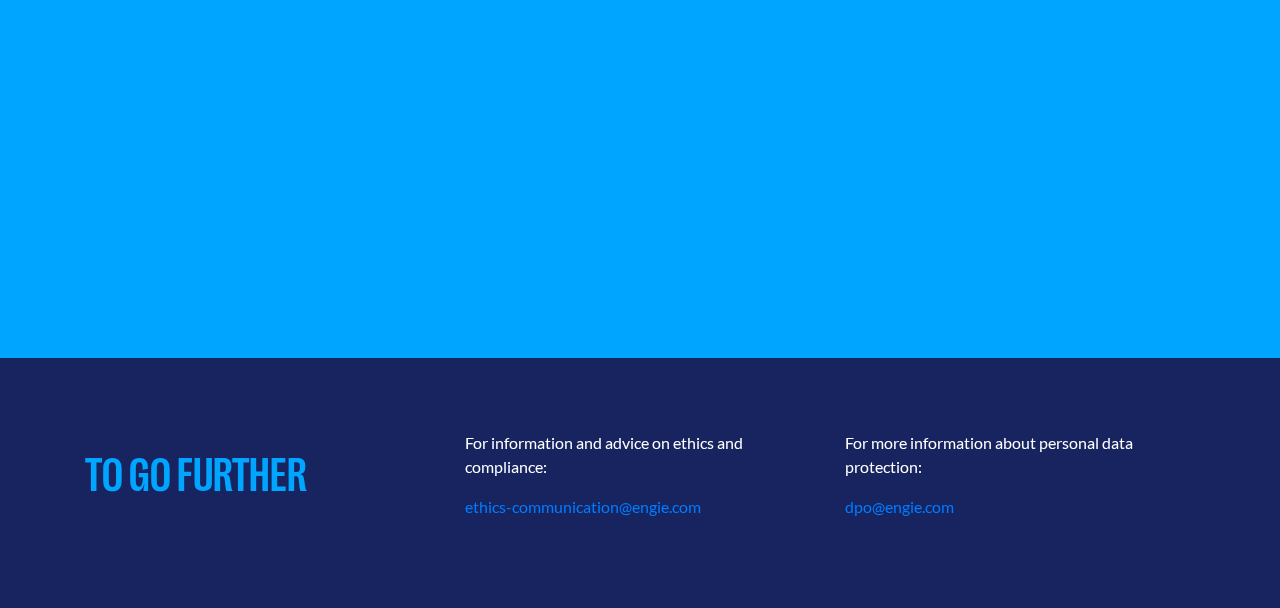
==== commit d8329763: "internal links" ====
--- a/index.html
+++ b/index.html
@@ -129,7 +129,7 @@
                       <span class="heading underline slide-title white">COMMIT <br /> AT ALL LEVELS</span>
                       <p class="white top">Acting and committing for ethics and against corruption is everyone’s responsibility.</p>
                       <p class="white">ENGIE’s ethics commitment is upheld at the highest level of the Group, flowing to all management and functional levels, and demonstrated through the Group’s ethics governance.</p>
-                      <a href="https://www.engie.com/en/group/ethics-and-compliance/principles-and-commitments" target="_blank"><button type="button" class="white"><span class="plus-icon black-bg">+</span>Read more</button></a>
+                      <a href="https://login.microsoftonline.com/24139d14-c62c-4c47-8bdd-ce71ea1d50cf/oauth2/authorize?client%5Fid=00000003%2D0000%2D0ff1%2Dce00%2D000000000000&response%5Fmode=form%5Fpost&response%5Ftype=code%20id%5Ftoken&resource=00000003%2D0000%2D0ff1%2Dce00%2D000000000000&scope=openid&nonce=31336B77C72C129F2006C6D184C205AD9E7AEAE3FFF00ADC%2D5C125D84449A0295C7D1F577DA719BADCB26D0C634DC13F53B4AF97C5AA99123&redirect%5Furi=https%3A%2F%2Fengie%2Esharepoint%2Ecom%2F%5Fforms%2Fdefault%2Easpx&state=OD0w&claims=%7B%22id%5Ftoken%22%3A%7B%22xms%5Fcc%22%3A%7B%22values%22%3A%5B%22CP1%22%5D%7D%7D%7D&wsucxt=1&cobrandid=11bd8083%2D87e0%2D41b5%2Dbb78%2D0bc43c8a8e8a&client%2Drequest%2Did=42b212a1%2Dc01f%2D8000%2D33ce%2D01647ca4cf0a" target="_blank"><button type="button" class="white"><span class="plus-icon black-bg">+</span>Read more</button></a>
                     </div>
                   </div>
 
@@ -137,7 +137,7 @@
                     <div class="slide-content col-xl-5 offset-xl-2 col-sm-12">
                       <span class="heading underline slide-title white">INFORM, <br />GET TRAINED <br /> AND PREVENT</span>
                       <p class="white top">To combat corruption, all employees, especially those particularly exposed to this risk, must receive adequate information and training to prevent unethical situations.</p>
-                      <a href="https://login.microsoftonline.com/24139d14-c62c-4c47-8bdd-ce71ea1d50cf/oauth2/authorize?client%5Fid=00000003%2D0000%2D0ff1%2Dce00%2D000000000000&response%5Fmode=form%5Fpost&response%5Ftype=code%20id%5Ftoken&resource=00000003%2D0000%2D0ff1%2Dce00%2D000000000000&scope=openid&nonce=5636262090828A10590D4CA772B01EBF6D1830B98F3CCC5F%2D342FE9D502B5F1A8E1B870A32CF5A7C33BFB10F8344EDE57A103E3ABE65E9970&redirect%5Furi=https%3A%2F%2Fengie%2Esharepoint%2Ecom%2F%5Fforms%2Fdefault%2Easpx&state=OD0w&claims=%7B%22id%5Ftoken%22%3A%7B%22xms%5Fcc%22%3A%7B%22values%22%3A%5B%22CP1%22%5D%7D%7D%7D&wsucxt=1&cobrandid=11bd8083%2D87e0%2D41b5%2Dbb78%2D0bc43c8a8e8a&client%2Drequest%2Did=f7430ca1%2D1035%2D8000%2D0a85%2Dc6604eab7b13" target="_blank"><button type="button" class="white"><span class="plus-icon black-bg">+</span>Read more</button></a>
+                      <a href="https://login.microsoftonline.com/24139d14-c62c-4c47-8bdd-ce71ea1d50cf/oauth2/authorize?client%5Fid=00000003%2D0000%2D0ff1%2Dce00%2D000000000000&response%5Fmode=form%5Fpost&response%5Ftype=code%20id%5Ftoken&resource=00000003%2D0000%2D0ff1%2Dce00%2D000000000000&scope=openid&nonce=2951707721B037836357597887C65041A2C4F512D755A8D8%2DBC4D8DDE0AF8A1CF6FF1B9F9B35C19C545B9C7329AE9A4579A00EEB6CCF3A028&redirect%5Furi=https%3A%2F%2Fengie%2Esharepoint%2Ecom%2F%5Fforms%2Fdefault%2Easpx&state=OD0w&claims=%7B%22id%5Ftoken%22%3A%7B%22xms%5Fcc%22%3A%7B%22values%22%3A%5B%22CP1%22%5D%7D%7D%7D&wsucxt=1&cobrandid=11bd8083%2D87e0%2D41b5%2Dbb78%2D0bc43c8a8e8a&client%2Drequest%2Did=3bb212a1%2D4062%2D8000%2D35ff%2D279742998827" target="_blank"><button type="button" class="white"><span class="plus-icon black-bg">+</span>Read more</button></a>
                     </div>
                   </div>
 
@@ -145,7 +145,7 @@
                     <div class="slide-content col-xl-5 offset-xl-2 col-sm-12">
                       <span class="heading underline slide-title white">THE BASIS OF OUR ETHICAL PRINCIPLES</span>
                       <p class="white top">The ethical principles of our Group are based on the highest international standards that we promote in all our projects</p>
-                      <a href="https://login.microsoftonline.com/24139d14-c62c-4c47-8bdd-ce71ea1d50cf/oauth2/authorize?client%5Fid=00000003%2D0000%2D0ff1%2Dce00%2D000000000000&response%5Fmode=form%5Fpost&response%5Ftype=code%20id%5Ftoken&resource=00000003%2D0000%2D0ff1%2Dce00%2D000000000000&scope=openid&nonce=4CC48DAF8814D964311D6CB33B144530BB3199B8B476DF7F%2D0D01368AE8BEDE7A17275CCDD4D6DA93915EC1D138A696FFBA10F459E871374C&redirect%5Furi=https%3A%2F%2Fengie%2Esharepoint%2Ecom%2F%5Fforms%2Fdefault%2Easpx&state=OD0w&claims=%7B%22id%5Ftoken%22%3A%7B%22xms%5Fcc%22%3A%7B%22values%22%3A%5B%22CP1%22%5D%7D%7D%7D&wsucxt=1&cobrandid=11bd8083%2D87e0%2D41b5%2Dbb78%2D0bc43c8a8e8a&client%2Drequest%2Did=ee430ca1%2Df0cc%2D8000%2D0a85%2Dc07dceb61860" target="_blank"><button type="button" class="white"><span class="plus-icon black-bg">+</span>Read more</button></a>
+                      <a href="https://login.microsoftonline.com/24139d14-c62c-4c47-8bdd-ce71ea1d50cf/oauth2/authorize?client%5Fid=00000003%2D0000%2D0ff1%2Dce00%2D000000000000&response%5Fmode=form%5Fpost&response%5Ftype=code%20id%5Ftoken&resource=00000003%2D0000%2D0ff1%2Dce00%2D000000000000&scope=openid&nonce=4DD23E14A0D1E2E2A0295448AC53EA339B7DA2525C24BDB2%2D3BC32887CCBE02C8F726684C083AB0930CDF5E897728B8C167B401B757D876E0&redirect%5Furi=https%3A%2F%2Fengie%2Esharepoint%2Ecom%2F%5Fforms%2Fdefault%2Easpx&state=OD0w&claims=%7B%22id%5Ftoken%22%3A%7B%22xms%5Fcc%22%3A%7B%22values%22%3A%5B%22CP1%22%5D%7D%7D%7D&wsucxt=1&cobrandid=11bd8083%2D87e0%2D41b5%2Dbb78%2D0bc43c8a8e8a&client%2Drequest%2Did=17b212a1%2D70cb%2D8000%2D5881%2D64db7173ae8ahttps://login.microsoftonline.com/24139d14-c62c-4c47-8bdd-ce71ea1d50cf/oauth2/authorize?client%5Fid=00000003%2D0000%2D0ff1%2Dce00%2D000000000000&response%5Fmode=form%5Fpost&response%5Ftype=code%20id%5Ftoken&resource=00000003%2D0000%2D0ff1%2Dce00%2D000000000000&scope=openid&nonce=3FABEE7053D70521FED0C5DC3168B96450B0E4F683B79130%2DE14C4AD9C28F36B0E019EAF10CA214A310F071F1C4F9DD9B00F35101D743A6BE&redirect%5Furi=https%3A%2F%2Fengie%2Esharepoint%2Ecom%2F%5Fforms%2Fdefault%2Easpx&state=OD0w&claims=%7B%22id%5Ftoken%22%3A%7B%22xms%5Fcc%22%3A%7B%22values%22%3A%5B%22CP1%22%5D%7D%7D%7D&wsucxt=1&cobrandid=11bd8083%2D87e0%2D41b5%2Dbb78%2D0bc43c8a8e8a&client%2Drequest%2Did=35b212a1%2Dd004%2D8000%2D51c6%2D8ff71791a91c" target="_blank"><button type="button" class="white"><span class="plus-icon black-bg">+</span>Read more</button></a>
                     </div>
                   </div>
                   
@@ -237,7 +237,7 @@
                 <li>Local communities must be systematically taken into consideration</li>
               </ul>
             </h2>
-            <a href="https://login.microsoftonline.com/24139d14-c62c-4c47-8bdd-ce71ea1d50cf/oauth2/authorize?client%5Fid=00000003%2D0000%2D0ff1%2Dce00%2D000000000000&response%5Fmode=form%5Fpost&response%5Ftype=code%20id%5Ftoken&resource=00000003%2D0000%2D0ff1%2Dce00%2D000000000000&scope=openid&nonce=0C842697240A16F19454D4392AFA72BDB5BC37B761D13047%2D0059E56088C32CA86C9D7C5AC59471BFC57CFA550B7346AD8B0E4F2C4EF16D01&redirect%5Furi=https%3A%2F%2Fengie%2Esharepoint%2Ecom%2F%5Fforms%2Fdefault%2Easpx&state=OD0w&claims=%7B%22id%5Ftoken%22%3A%7B%22xms%5Fcc%22%3A%7B%22values%22%3A%5B%22CP1%22%5D%7D%7D%7D&wsucxt=1&cobrandid=11bd8083%2D87e0%2D41b5%2Dbb78%2D0bc43c8a8e8a&client%2Drequest%2Did=4af60ba1%2D30f6%2D8000%2D1131%2D7942031db739" target="_blank">Want to know more? Click here</a>
+            <a href="https://login.microsoftonline.com/24139d14-c62c-4c47-8bdd-ce71ea1d50cf/oauth2/authorize?client%5Fid=00000003%2D0000%2D0ff1%2Dce00%2D000000000000&response%5Fmode=form%5Fpost&response%5Ftype=code%20id%5Ftoken&resource=00000003%2D0000%2D0ff1%2Dce00%2D000000000000&scope=openid&nonce=030AF02A5FD58F279260A9EC7F7535837481EA03111AD8C9%2D690FA055A52C638667A818697FB2EB4927374197ADA31D28A422B13B341D50BA&redirect%5Furi=https%3A%2F%2Fengie%2Esharepoint%2Ecom%2F%5Fforms%2Fdefault%2Easpx&state=OD0w&claims=%7B%22id%5Ftoken%22%3A%7B%22xms%5Fcc%22%3A%7B%22values%22%3A%5B%22CP1%22%5D%7D%7D%7D&wsucxt=1&cobrandid=11bd8083%2D87e0%2D41b5%2Dbb78%2D0bc43c8a8e8a&client%2Drequest%2Did=77b212a1%2Da0aa%2D8000%2D33ce%2D01db8daedc5b" target="_blank">Want to know more? Click here</a>
           </div>
         </div>
       </div>
@@ -253,7 +253,7 @@
           </div>
           <div class="modal-body">
             <h2 class="modal-h"><b>Environmental protection is at the core of the Group’s concerns and of its CSR commitments.</b><br />Failing to conduct an impact assessment, whether environmental or societal, only doing so partially, or accepting suppliers’ practices that compromise our sustainability commitments, all breach our commitments.</h2>
-            <a href="https://www.engie.com/en/analysts/governance/duty-of-vigilance-environmental-societal-risks" target="_blank">Want to know more? Click here</a>
+            <a href="https://login.microsoftonline.com/24139d14-c62c-4c47-8bdd-ce71ea1d50cf/oauth2/authorize?client%5Fid=00000003%2D0000%2D0ff1%2Dce00%2D000000000000&response%5Fmode=form%5Fpost&response%5Ftype=code%20id%5Ftoken&resource=00000003%2D0000%2D0ff1%2Dce00%2D000000000000&scope=openid&nonce=355A2147E220E14F2F850B7607C8EE78F97E84EAE7D98745%2D681CA9BD01F322F9B008BF56970FF9E312E39129EB64B92D63E1E418D668984C&redirect%5Furi=https%3A%2F%2Fengie%2Esharepoint%2Ecom%2F%5Fforms%2Fdefault%2Easpx&state=OD0w&claims=%7B%22id%5Ftoken%22%3A%7B%22xms%5Fcc%22%3A%7B%22values%22%3A%5B%22CP1%22%5D%7D%7D%7D&wsucxt=1&cobrandid=11bd8083%2D87e0%2D41b5%2Dbb78%2D0bc43c8a8e8a&client%2Drequest%2Did=8eb212a1%2D1048%2D8000%2D51c6%2D8811b5fc5195" target="_blank">Want to know more? Click here</a>
           </div>
         </div>
       </div>
@@ -269,7 +269,7 @@
           </div>
           <div class="modal-body">
             <h2 class="modal-h"><b>Respecting international sanctions and export control rules, fairness in our business practices and respecting competition are fundamental principles, regardless where we operate.</b><br />Any agreement that restricts, favors, or penalizes competition (with or without resorting to defamation) is prohibited. Protecting the company, its employees, and its assets (personal data, sensitive information, or intellectual property, etc.) is imperative.</h2>
-            <a href="https://login.microsoftonline.com/24139d14-c62c-4c47-8bdd-ce71ea1d50cf/oauth2/authorize?client%5Fid=00000003%2D0000%2D0ff1%2Dce00%2D000000000000&response%5Fmode=form%5Fpost&response%5Ftype=code%20id%5Ftoken&resource=00000003%2D0000%2D0ff1%2Dce00%2D000000000000&scope=openid&nonce=554DBCC48F76475CA3C94E2B0FF805DCCB976D585C9F51C6%2D3488E3EF08D425730937A1B5F14ECDDC6D61A12B009AB6130F906F96CD1E00DD&redirect%5Furi=https%3A%2F%2Fengie%2Esharepoint%2Ecom%2F%5Fforms%2Fdefault%2Easpx&state=OD0w&claims=%7B%22id%5Ftoken%22%3A%7B%22xms%5Fcc%22%3A%7B%22values%22%3A%5B%22CP1%22%5D%7D%7D%7D&wsucxt=1&cobrandid=11bd8083%2D87e0%2D41b5%2Dbb78%2D0bc43c8a8e8a&client%2Drequest%2Did=51f60ba1%2D80fa%2D8000%2D1ad9%2D1dad82742773" target="_blank">Want to know more? Click here</a>
+            <a href="https://login.microsoftonline.com/24139d14-c62c-4c47-8bdd-ce71ea1d50cf/oauth2/authorize?client%5Fid=00000003%2D0000%2D0ff1%2Dce00%2D000000000000&response%5Fmode=form%5Fpost&response%5Ftype=code%20id%5Ftoken&resource=00000003%2D0000%2D0ff1%2Dce00%2D000000000000&scope=openid&nonce=7A1157FBEA3E77824C3CD3CCD2A68180BDCBBB57A8210EF8%2DF8964914C76CEBC6818D1CB77790787E35F14FE2B1D9A5EA906DE69092A776F3&redirect%5Furi=https%3A%2F%2Fengie%2Esharepoint%2Ecom%2F%5Fforms%2Fdefault%2Easpx&state=OD0w&claims=%7B%22id%5Ftoken%22%3A%7B%22xms%5Fcc%22%3A%7B%22values%22%3A%5B%22CP1%22%5D%7D%7D%7D&wsucxt=1&cobrandid=11bd8083%2D87e0%2D41b5%2Dbb78%2D0bc43c8a8e8a&client%2Drequest%2Did=a2b212a1%2D7013%2D8000%2D5abc%2Df6d2204952f3" target="_blank">Want to know more? Click here</a>
           </div>
         </div>
       </div>
@@ -285,7 +285,7 @@
           </div>
           <div class="modal-body">
             <h2 class="modal-h"><b>In continuous interaction with public and semi-public authorities, ENGIE’s standards towards the quality of the projects it supports, the beneficiaries of its actions and the honest and transparent relationships it has with its stakeholders are very high.</b> Any unethical attempt to influence a third party, any sponsorship activity undertaken in the context of a competitive bidding process or contract renewal, is a violation of the transparency rules that bind us.</h2>
-            <a href="https://login.microsoftonline.com/24139d14-c62c-4c47-8bdd-ce71ea1d50cf/oauth2/authorize?client%5Fid=00000003%2D0000%2D0ff1%2Dce00%2D000000000000&response%5Fmode=form%5Fpost&response%5Ftype=code%20id%5Ftoken&resource=00000003%2D0000%2D0ff1%2Dce00%2D000000000000&scope=openid&nonce=457F04F28D30DB056B99C89EB78D945EA77E944070785EFA%2D9B65144DB4691ACF47494277663BC0F5D731BA9DCC2E92981AD0B4E41743713C&redirect%5Furi=https%3A%2F%2Fengie%2Esharepoint%2Ecom%2F%5Fforms%2Fdefault%2Easpx&state=OD0w&claims=%7B%22id%5Ftoken%22%3A%7B%22xms%5Fcc%22%3A%7B%22values%22%3A%5B%22CP1%22%5D%7D%7D%7D&wsucxt=1&cobrandid=11bd8083%2D87e0%2D41b5%2Dbb78%2D0bc43c8a8e8a&client%2Drequest%2Did=59f60ba1%2D30e8%2D8000%2D0a85%2Dcba73121ccd4" target="_blank">Want to know more? Click here</a>
+            <a href="https://login.microsoftonline.com/24139d14-c62c-4c47-8bdd-ce71ea1d50cf/oauth2/authorize?client%5Fid=00000003%2D0000%2D0ff1%2Dce00%2D000000000000&response%5Fmode=form%5Fpost&response%5Ftype=code%20id%5Ftoken&resource=00000003%2D0000%2D0ff1%2Dce00%2D000000000000&scope=openid&nonce=73C5275711024FD7AFBD3A119D50101DDC321C3FB4E59335%2D75B37B1F8DAC093CAA2ED705021018C4EFD283B33D603727C615211DE0481C82&redirect%5Furi=https%3A%2F%2Fengie%2Esharepoint%2Ecom%2F%5Fforms%2Fdefault%2Easpx&state=OD0w&claims=%7B%22id%5Ftoken%22%3A%7B%22xms%5Fcc%22%3A%7B%22values%22%3A%5B%22CP1%22%5D%7D%7D%7D&wsucxt=1&cobrandid=11bd8083%2D87e0%2D41b5%2Dbb78%2D0bc43c8a8e8a&client%2Drequest%2Did=abb212a1%2De045%2D8000%2D35ff%2D2b48e0f0bc44" target="_blank">Want to know more? Click here</a>
           </div>
         </div>
       </div>
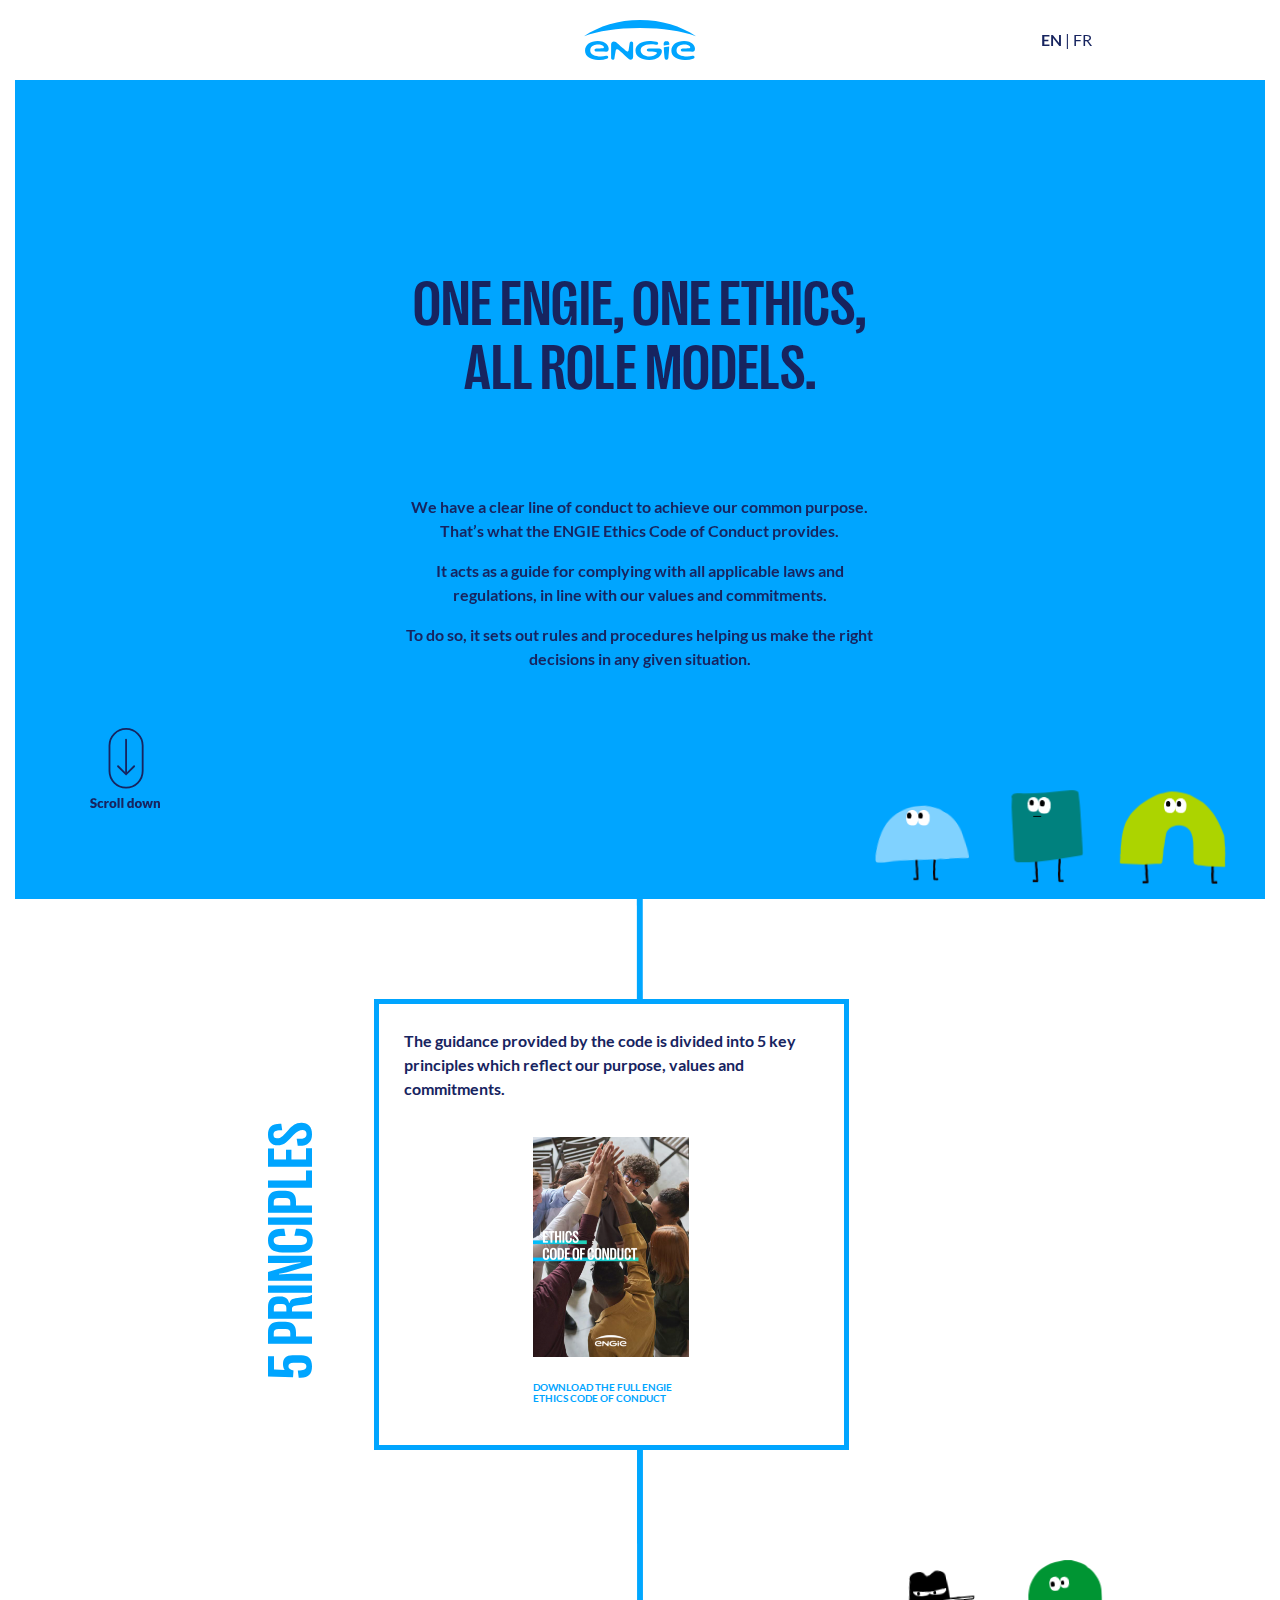
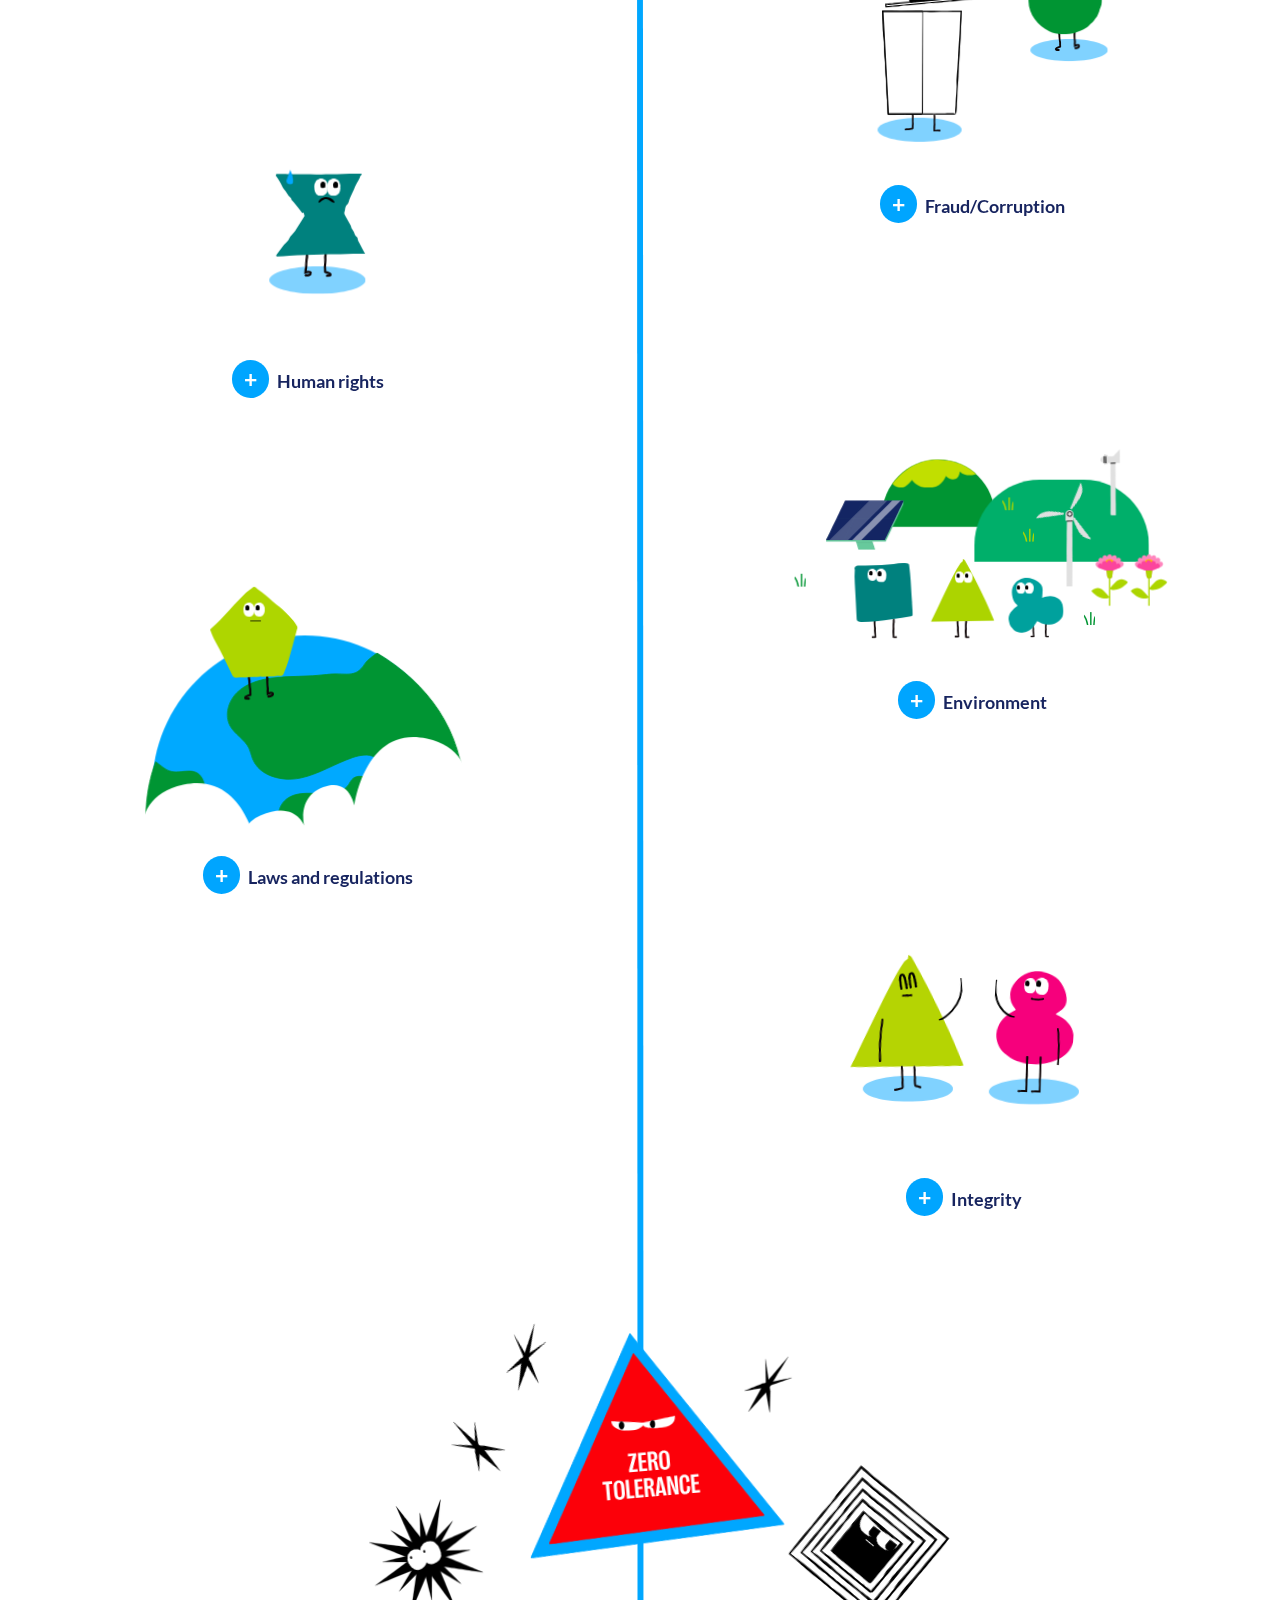
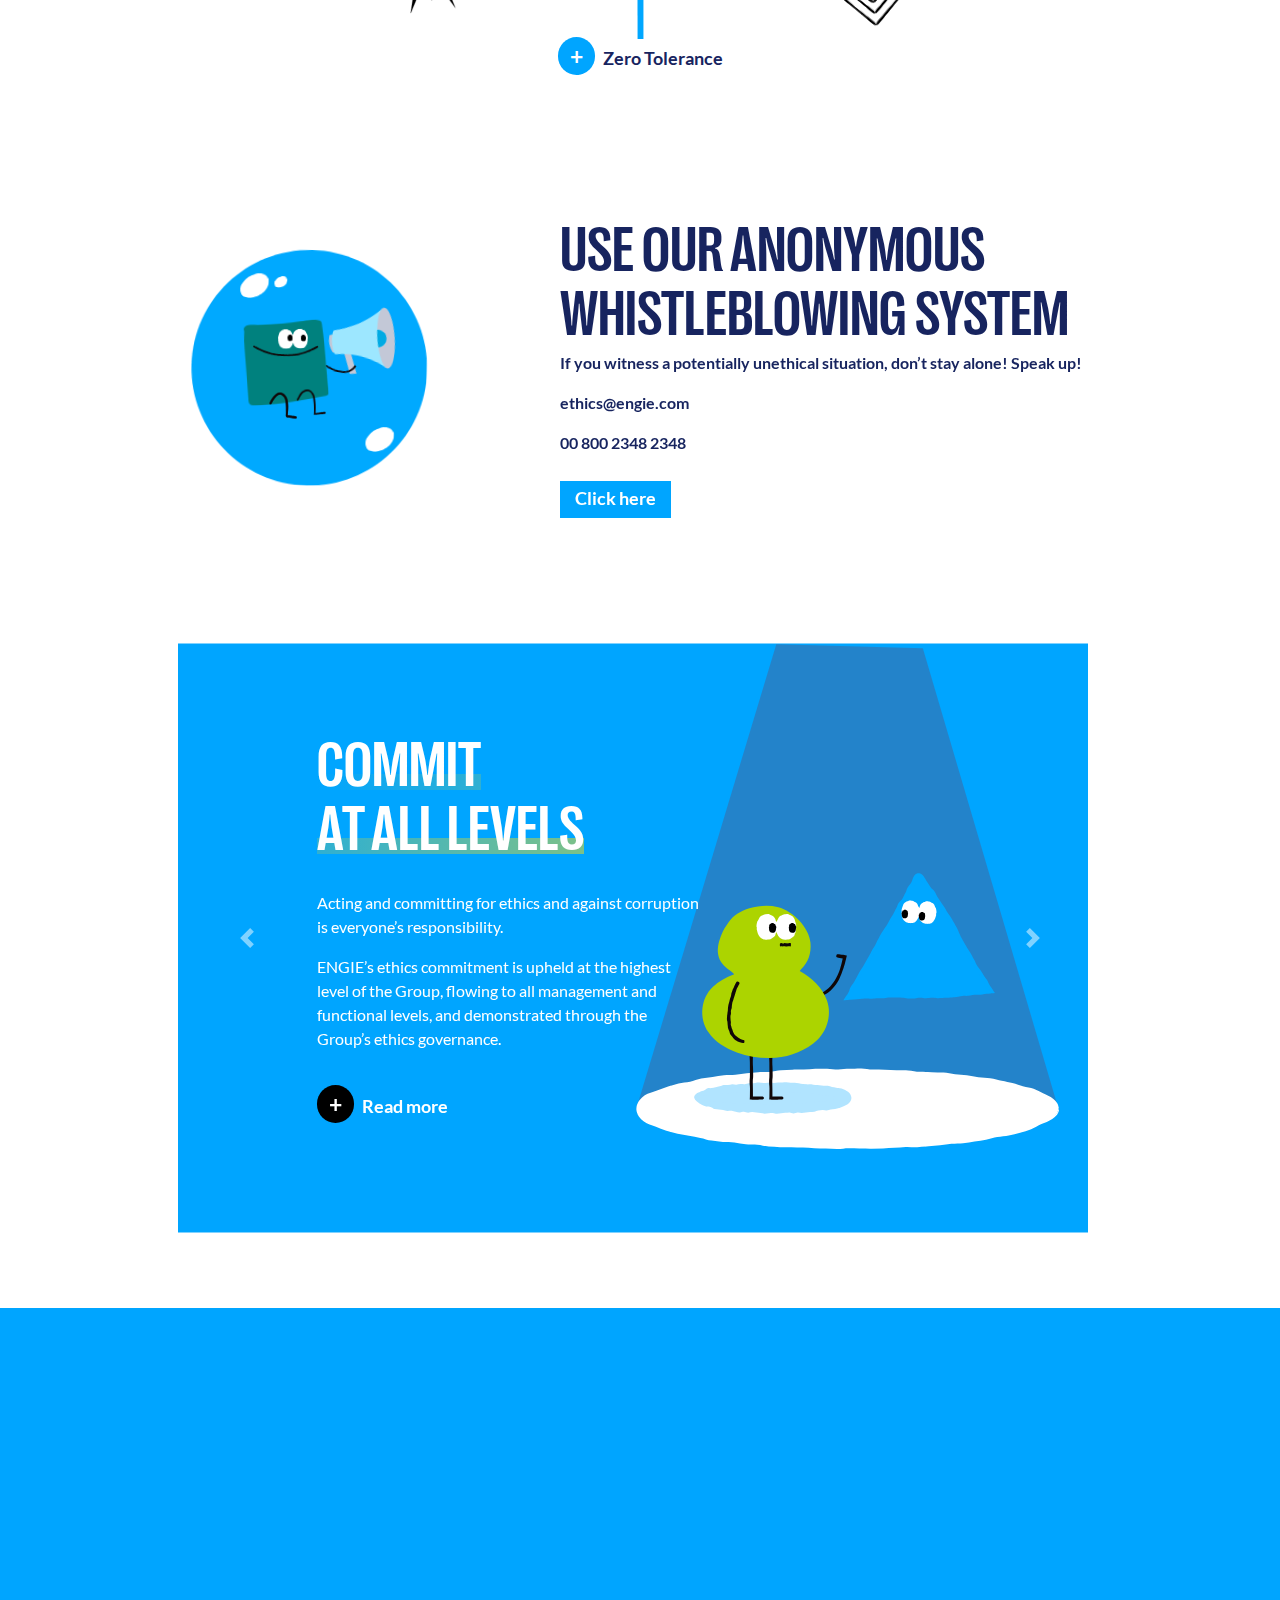
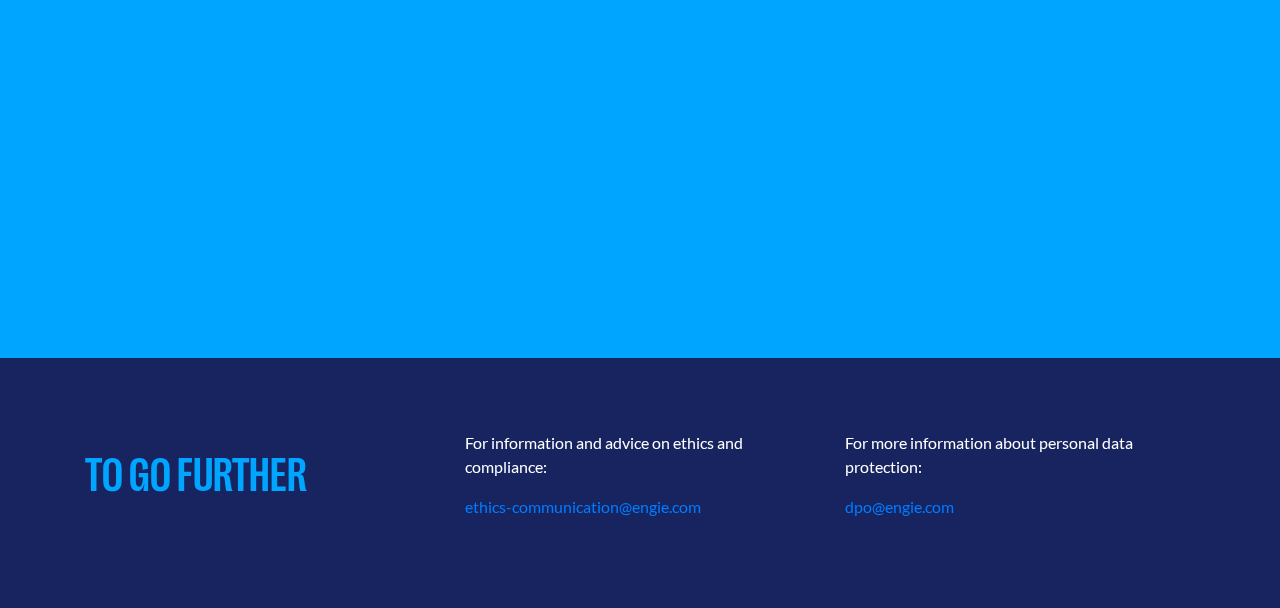
==== commit 3c460c27: "updated links for env and fraud" ====
--- a/index.html
+++ b/index.html
@@ -215,7 +215,7 @@
                 <li>professional opportunities (including internships) outside HR procedures.</li>
               </ul>
             </h2>
-            <a href="https://login.microsoftonline.com/24139d14-c62c-4c47-8bdd-ce71ea1d50cf/oauth2/authorize?client%5Fid=00000003%2D0000%2D0ff1%2Dce00%2D000000000000&response%5Fmode=form%5Fpost&response%5Ftype=code%20id%5Ftoken&resource=00000003%2D0000%2D0ff1%2Dce00%2D000000000000&scope=openid&nonce=B5E7D676F6B2DAB32BFECA3B5F3BCBCA342E8E4AD7223FB9%2D06B214FBB02F7CB5CDFD1FE3B32A4361A3CCD0FE8D0339A15C5A8AEEE6EE491B&redirect%5Furi=https%3A%2F%2Fengie%2Esharepoint%2Ecom%2F%5Fforms%2Fdefault%2Easpx&state=OD0w&claims=%7B%22id%5Ftoken%22%3A%7B%22xms%5Fcc%22%3A%7B%22values%22%3A%5B%22CP1%22%5D%7D%7D%7D&wsucxt=1&cobrandid=11bd8083%2D87e0%2D41b5%2Dbb78%2D0bc43c8a8e8a&client%2Drequest%2Did=35f60ba1%2Db004%2D8000%2D1131%2D7fbb2d04b889" target="_blank">Want to know more? Click here</a>
+            <a href="https://www.engie.com/en/group/ethics-and-compliance/policies-and-procedures/group-integrity-referential" target="_blank">Want to know more? Click here</a>
           </div>
         </div>
       </div>
@@ -253,7 +253,7 @@
           </div>
           <div class="modal-body">
             <h2 class="modal-h"><b>Environmental protection is at the core of the Group’s concerns and of its CSR commitments.</b><br />Failing to conduct an impact assessment, whether environmental or societal, only doing so partially, or accepting suppliers’ practices that compromise our sustainability commitments, all breach our commitments.</h2>
-            <a href="https://login.microsoftonline.com/24139d14-c62c-4c47-8bdd-ce71ea1d50cf/oauth2/authorize?client%5Fid=00000003%2D0000%2D0ff1%2Dce00%2D000000000000&response%5Fmode=form%5Fpost&response%5Ftype=code%20id%5Ftoken&resource=00000003%2D0000%2D0ff1%2Dce00%2D000000000000&scope=openid&nonce=355A2147E220E14F2F850B7607C8EE78F97E84EAE7D98745%2D681CA9BD01F322F9B008BF56970FF9E312E39129EB64B92D63E1E418D668984C&redirect%5Furi=https%3A%2F%2Fengie%2Esharepoint%2Ecom%2F%5Fforms%2Fdefault%2Easpx&state=OD0w&claims=%7B%22id%5Ftoken%22%3A%7B%22xms%5Fcc%22%3A%7B%22values%22%3A%5B%22CP1%22%5D%7D%7D%7D&wsucxt=1&cobrandid=11bd8083%2D87e0%2D41b5%2Dbb78%2D0bc43c8a8e8a&client%2Drequest%2Did=8eb212a1%2D1048%2D8000%2D51c6%2D8811b5fc5195" target="_blank">Want to know more? Click here</a>
+            <a href="https://www.engie.com/en/analysts/governance/duty-of-vigilance-environmental-societal-risks" target="_blank">Want to know more? Click here</a>
           </div>
         </div>
       </div>
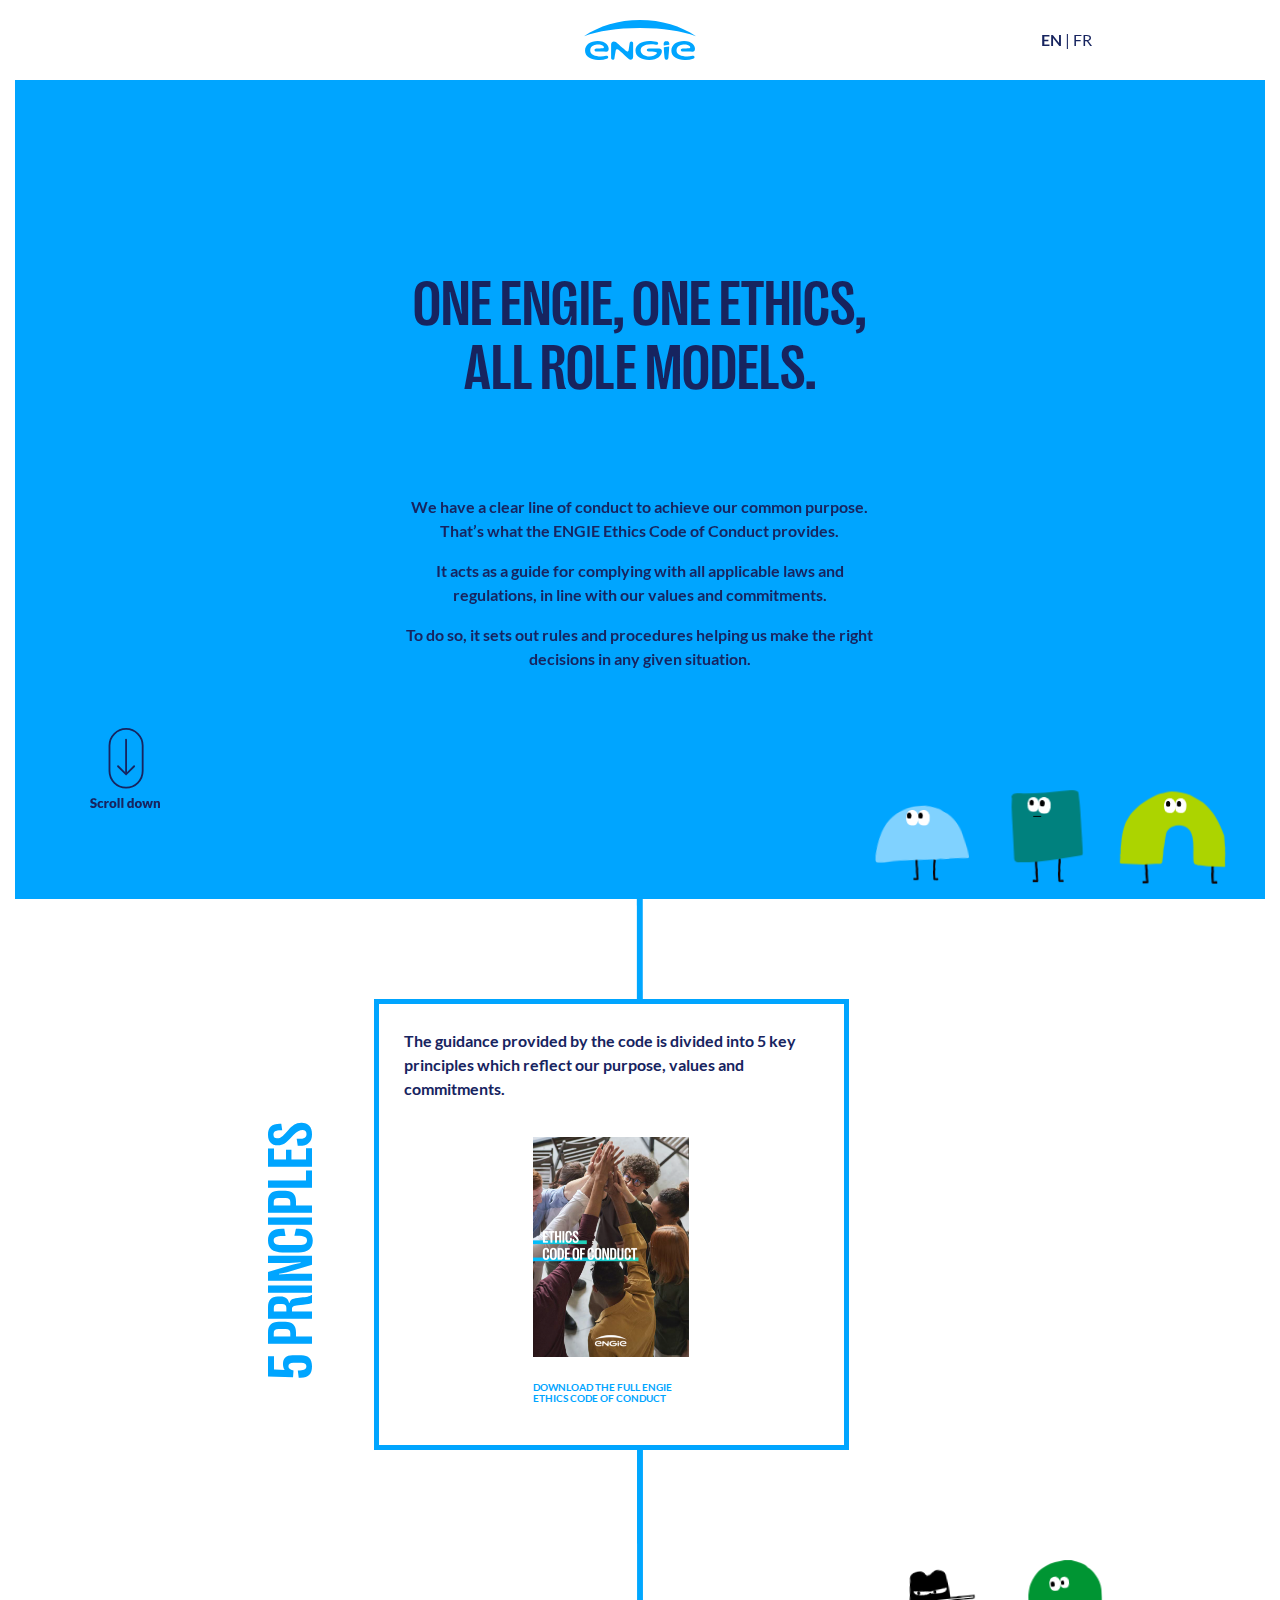
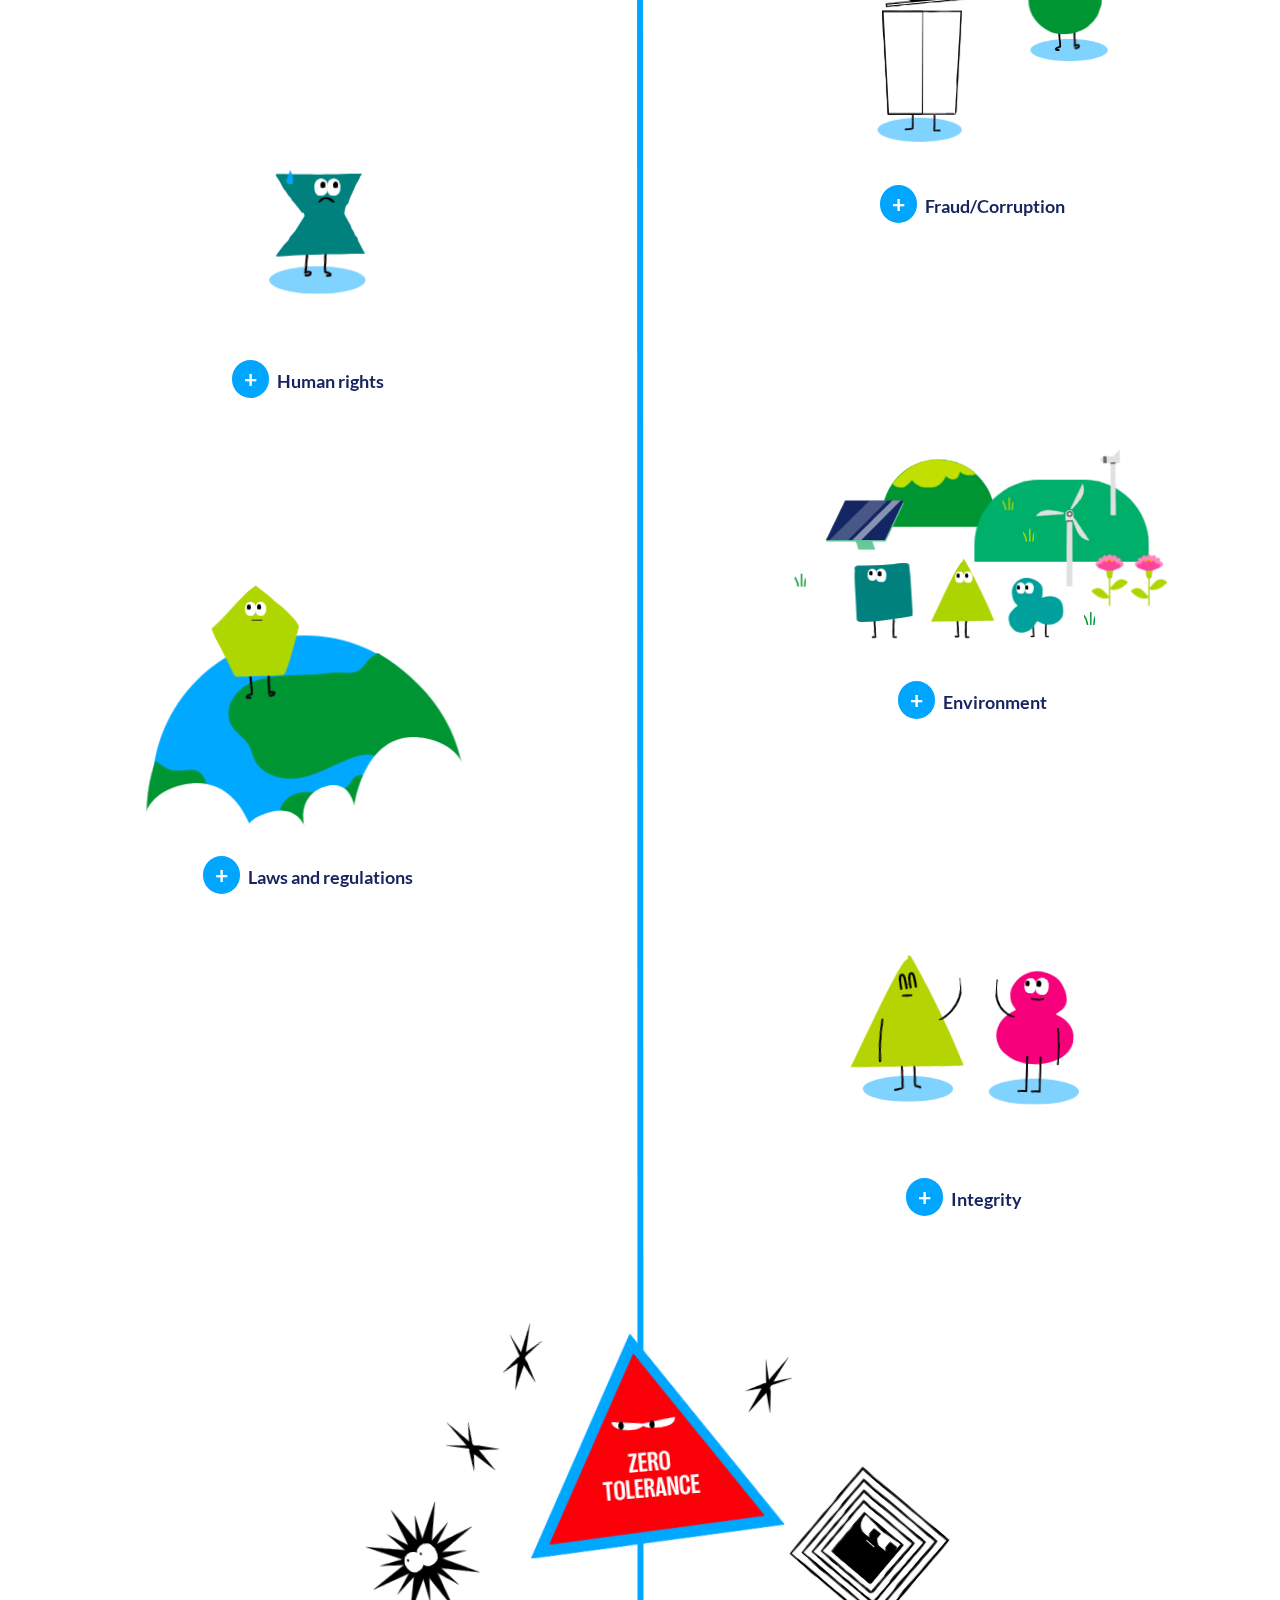
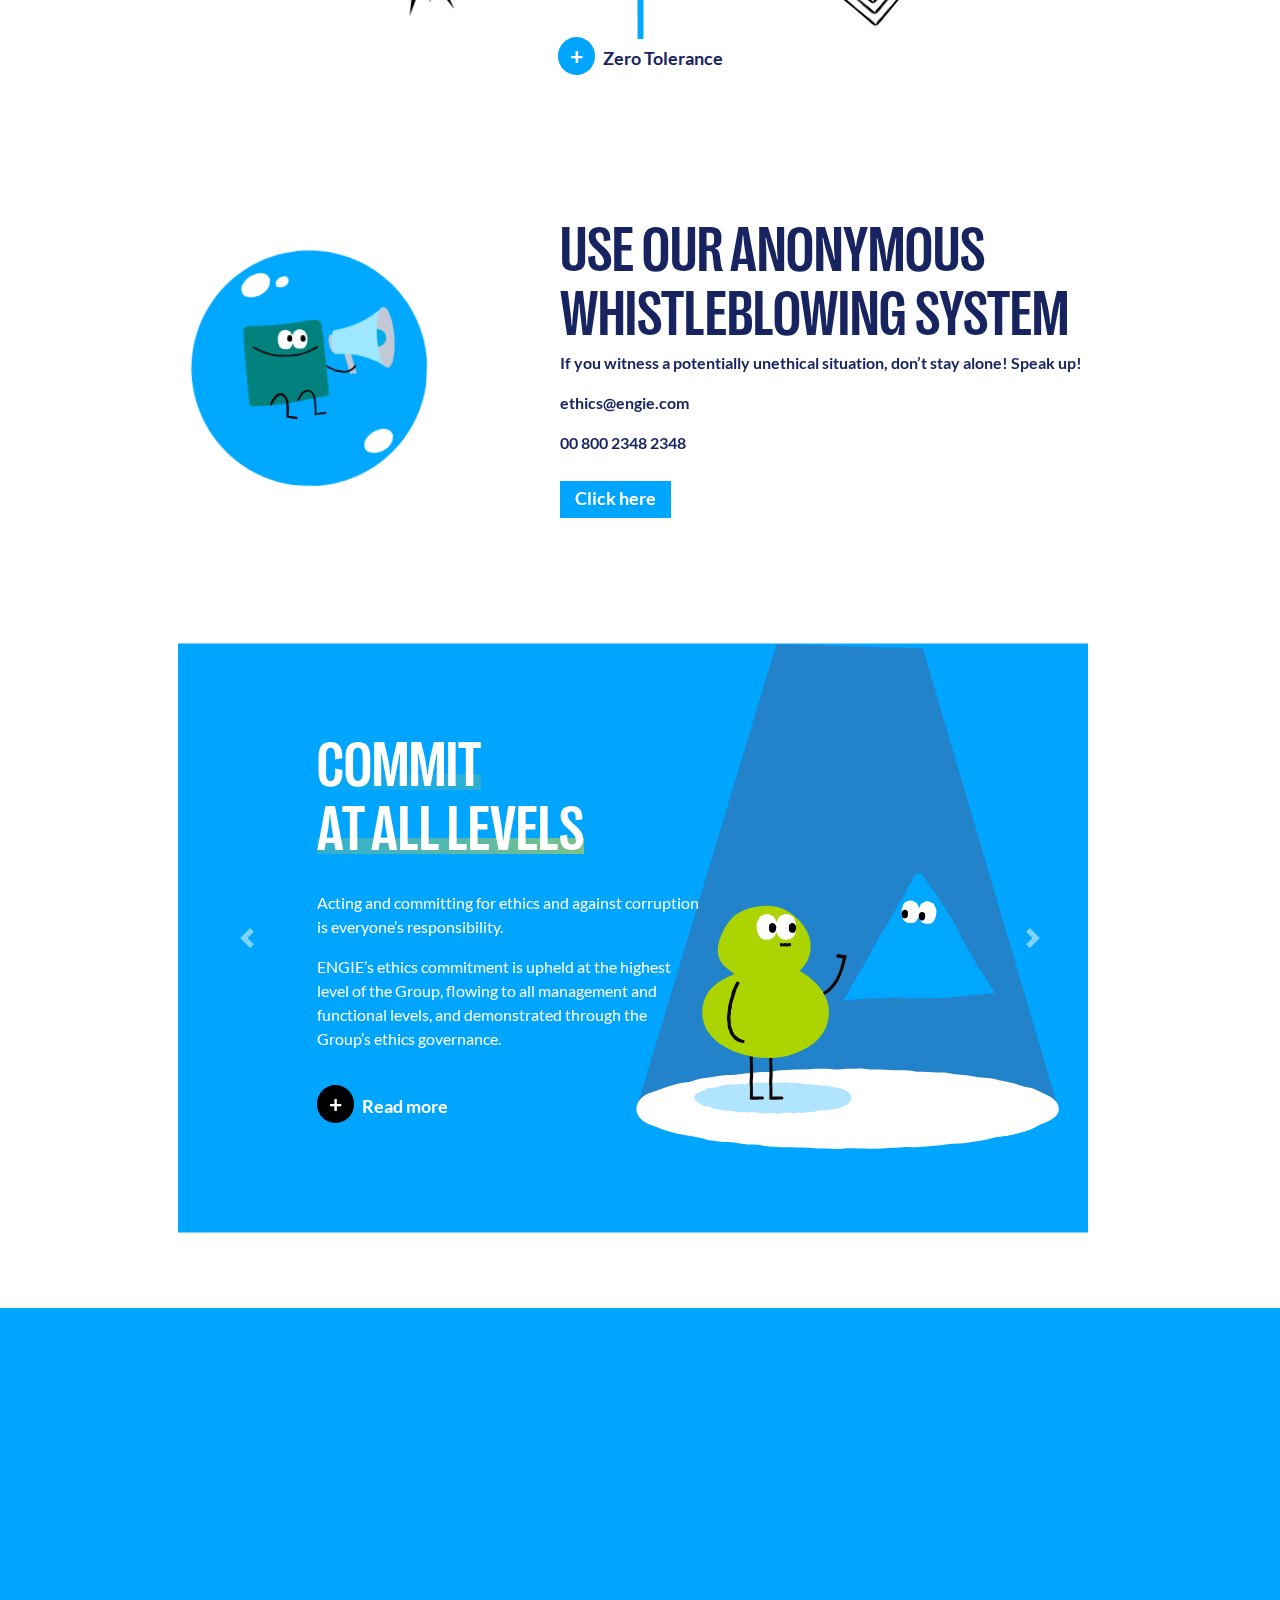
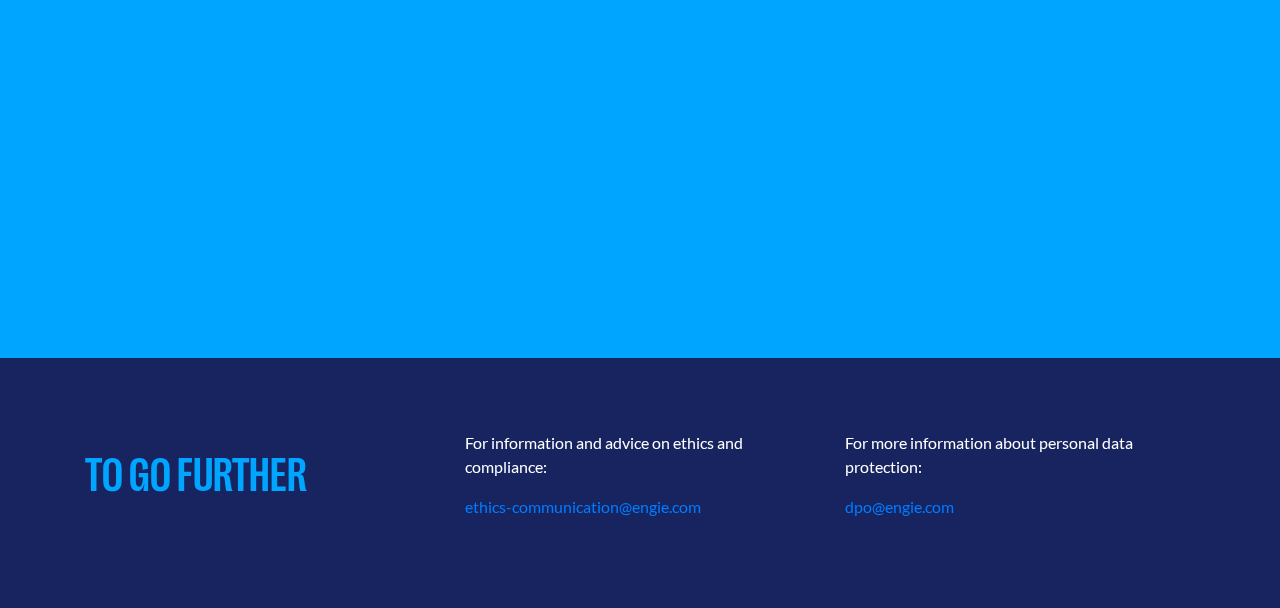
==== commit 8e6d3484: "new links" ====
--- a/index.html
+++ b/index.html
@@ -129,7 +129,7 @@
                       <span class="heading underline slide-title white">COMMIT <br /> AT ALL LEVELS</span>
                       <p class="white top">Acting and committing for ethics and against corruption is everyone’s responsibility.</p>
                       <p class="white">ENGIE’s ethics commitment is upheld at the highest level of the Group, flowing to all management and functional levels, and demonstrated through the Group’s ethics governance.</p>
-                      <a href="https://login.microsoftonline.com/24139d14-c62c-4c47-8bdd-ce71ea1d50cf/oauth2/authorize?client%5Fid=00000003%2D0000%2D0ff1%2Dce00%2D000000000000&response%5Fmode=form%5Fpost&response%5Ftype=code%20id%5Ftoken&resource=00000003%2D0000%2D0ff1%2Dce00%2D000000000000&scope=openid&nonce=31336B77C72C129F2006C6D184C205AD9E7AEAE3FFF00ADC%2D5C125D84449A0295C7D1F577DA719BADCB26D0C634DC13F53B4AF97C5AA99123&redirect%5Furi=https%3A%2F%2Fengie%2Esharepoint%2Ecom%2F%5Fforms%2Fdefault%2Easpx&state=OD0w&claims=%7B%22id%5Ftoken%22%3A%7B%22xms%5Fcc%22%3A%7B%22values%22%3A%5B%22CP1%22%5D%7D%7D%7D&wsucxt=1&cobrandid=11bd8083%2D87e0%2D41b5%2Dbb78%2D0bc43c8a8e8a&client%2Drequest%2Did=42b212a1%2Dc01f%2D8000%2D33ce%2D01647ca4cf0a" target="_blank"><button type="button" class="white"><span class="plus-icon black-bg">+</span>Read more</button></a>
+                      <a href="https://engie.sharepoint.com/sites/MyEthicsCompliancePrivacy/SitePages/en/QUI-SOMMES-NOUS-.aspx" target="_blank"><button type="button" class="white"><span class="plus-icon black-bg">+</span>Read more</button></a>
                     </div>
                   </div>
 
@@ -137,7 +137,7 @@
                     <div class="slide-content col-xl-5 offset-xl-2 col-sm-12">
                       <span class="heading underline slide-title white">INFORM, <br />GET TRAINED <br /> AND PREVENT</span>
                       <p class="white top">To combat corruption, all employees, especially those particularly exposed to this risk, must receive adequate information and training to prevent unethical situations.</p>
-                      <a href="https://login.microsoftonline.com/24139d14-c62c-4c47-8bdd-ce71ea1d50cf/oauth2/authorize?client%5Fid=00000003%2D0000%2D0ff1%2Dce00%2D000000000000&response%5Fmode=form%5Fpost&response%5Ftype=code%20id%5Ftoken&resource=00000003%2D0000%2D0ff1%2Dce00%2D000000000000&scope=openid&nonce=2951707721B037836357597887C65041A2C4F512D755A8D8%2DBC4D8DDE0AF8A1CF6FF1B9F9B35C19C545B9C7329AE9A4579A00EEB6CCF3A028&redirect%5Furi=https%3A%2F%2Fengie%2Esharepoint%2Ecom%2F%5Fforms%2Fdefault%2Easpx&state=OD0w&claims=%7B%22id%5Ftoken%22%3A%7B%22xms%5Fcc%22%3A%7B%22values%22%3A%5B%22CP1%22%5D%7D%7D%7D&wsucxt=1&cobrandid=11bd8083%2D87e0%2D41b5%2Dbb78%2D0bc43c8a8e8a&client%2Drequest%2Did=3bb212a1%2D4062%2D8000%2D35ff%2D279742998827" target="_blank"><button type="button" class="white"><span class="plus-icon black-bg">+</span>Read more</button></a>
+                      <a href="https://engie.sharepoint.com/sites/MyEthicsCompliancePrivacy/SitePages/en/NOS%20OUTILS.aspx" target="_blank"><button type="button" class="white"><span class="plus-icon black-bg">+</span>Read more</button></a>
                     </div>
                   </div>
 
@@ -145,7 +145,7 @@
                     <div class="slide-content col-xl-5 offset-xl-2 col-sm-12">
                       <span class="heading underline slide-title white">THE BASIS OF OUR ETHICAL PRINCIPLES</span>
                       <p class="white top">The ethical principles of our Group are based on the highest international standards that we promote in all our projects</p>
-                      <a href="https://login.microsoftonline.com/24139d14-c62c-4c47-8bdd-ce71ea1d50cf/oauth2/authorize?client%5Fid=00000003%2D0000%2D0ff1%2Dce00%2D000000000000&response%5Fmode=form%5Fpost&response%5Ftype=code%20id%5Ftoken&resource=00000003%2D0000%2D0ff1%2Dce00%2D000000000000&scope=openid&nonce=4DD23E14A0D1E2E2A0295448AC53EA339B7DA2525C24BDB2%2D3BC32887CCBE02C8F726684C083AB0930CDF5E897728B8C167B401B757D876E0&redirect%5Furi=https%3A%2F%2Fengie%2Esharepoint%2Ecom%2F%5Fforms%2Fdefault%2Easpx&state=OD0w&claims=%7B%22id%5Ftoken%22%3A%7B%22xms%5Fcc%22%3A%7B%22values%22%3A%5B%22CP1%22%5D%7D%7D%7D&wsucxt=1&cobrandid=11bd8083%2D87e0%2D41b5%2Dbb78%2D0bc43c8a8e8a&client%2Drequest%2Did=17b212a1%2D70cb%2D8000%2D5881%2D64db7173ae8ahttps://login.microsoftonline.com/24139d14-c62c-4c47-8bdd-ce71ea1d50cf/oauth2/authorize?client%5Fid=00000003%2D0000%2D0ff1%2Dce00%2D000000000000&response%5Fmode=form%5Fpost&response%5Ftype=code%20id%5Ftoken&resource=00000003%2D0000%2D0ff1%2Dce00%2D000000000000&scope=openid&nonce=3FABEE7053D70521FED0C5DC3168B96450B0E4F683B79130%2DE14C4AD9C28F36B0E019EAF10CA214A310F071F1C4F9DD9B00F35101D743A6BE&redirect%5Furi=https%3A%2F%2Fengie%2Esharepoint%2Ecom%2F%5Fforms%2Fdefault%2Easpx&state=OD0w&claims=%7B%22id%5Ftoken%22%3A%7B%22xms%5Fcc%22%3A%7B%22values%22%3A%5B%22CP1%22%5D%7D%7D%7D&wsucxt=1&cobrandid=11bd8083%2D87e0%2D41b5%2Dbb78%2D0bc43c8a8e8a&client%2Drequest%2Did=35b212a1%2Dd004%2D8000%2D51c6%2D8ff71791a91c" target="_blank"><button type="button" class="white"><span class="plus-icon black-bg">+</span>Read more</button></a>
+                      <a href="https://engie.sharepoint.com/sites/MyEthicsCompliancePrivacy/SitePages/en/Home.aspx" target="_blank"><button type="button" class="white"><span class="plus-icon black-bg">+</span>Read more</button></a>
                     </div>
                   </div>
                   
@@ -237,7 +237,7 @@
                 <li>Local communities must be systematically taken into consideration</li>
               </ul>
             </h2>
-            <a href="https://login.microsoftonline.com/24139d14-c62c-4c47-8bdd-ce71ea1d50cf/oauth2/authorize?client%5Fid=00000003%2D0000%2D0ff1%2Dce00%2D000000000000&response%5Fmode=form%5Fpost&response%5Ftype=code%20id%5Ftoken&resource=00000003%2D0000%2D0ff1%2Dce00%2D000000000000&scope=openid&nonce=030AF02A5FD58F279260A9EC7F7535837481EA03111AD8C9%2D690FA055A52C638667A818697FB2EB4927374197ADA31D28A422B13B341D50BA&redirect%5Furi=https%3A%2F%2Fengie%2Esharepoint%2Ecom%2F%5Fforms%2Fdefault%2Easpx&state=OD0w&claims=%7B%22id%5Ftoken%22%3A%7B%22xms%5Fcc%22%3A%7B%22values%22%3A%5B%22CP1%22%5D%7D%7D%7D&wsucxt=1&cobrandid=11bd8083%2D87e0%2D41b5%2Dbb78%2D0bc43c8a8e8a&client%2Drequest%2Did=77b212a1%2Da0aa%2D8000%2D33ce%2D01db8daedc5b" target="_blank">Want to know more? Click here</a>
+            <a href="https://engie.sharepoint.com/sites/MyEthicsCompliancePrivacy/SitePages/en/PLAN-DE-VIGILANCE.aspx" target="_blank">Want to know more? Click here</a>
           </div>
         </div>
       </div>
@@ -269,7 +269,7 @@
           </div>
           <div class="modal-body">
             <h2 class="modal-h"><b>Respecting international sanctions and export control rules, fairness in our business practices and respecting competition are fundamental principles, regardless where we operate.</b><br />Any agreement that restricts, favors, or penalizes competition (with or without resorting to defamation) is prohibited. Protecting the company, its employees, and its assets (personal data, sensitive information, or intellectual property, etc.) is imperative.</h2>
-            <a href="https://login.microsoftonline.com/24139d14-c62c-4c47-8bdd-ce71ea1d50cf/oauth2/authorize?client%5Fid=00000003%2D0000%2D0ff1%2Dce00%2D000000000000&response%5Fmode=form%5Fpost&response%5Ftype=code%20id%5Ftoken&resource=00000003%2D0000%2D0ff1%2Dce00%2D000000000000&scope=openid&nonce=7A1157FBEA3E77824C3CD3CCD2A68180BDCBBB57A8210EF8%2DF8964914C76CEBC6818D1CB77790787E35F14FE2B1D9A5EA906DE69092A776F3&redirect%5Furi=https%3A%2F%2Fengie%2Esharepoint%2Ecom%2F%5Fforms%2Fdefault%2Easpx&state=OD0w&claims=%7B%22id%5Ftoken%22%3A%7B%22xms%5Fcc%22%3A%7B%22values%22%3A%5B%22CP1%22%5D%7D%7D%7D&wsucxt=1&cobrandid=11bd8083%2D87e0%2D41b5%2Dbb78%2D0bc43c8a8e8a&client%2Drequest%2Did=a2b212a1%2D7013%2D8000%2D5abc%2Df6d2204952f3" target="_blank">Want to know more? Click here</a>
+            <a href="https://engie.sharepoint.com/sites/MyEthicsCompliancePrivacy/SitePages/en/CONFORMITE.aspx" target="_blank">Want to know more? Click here</a>
           </div>
         </div>
       </div>
@@ -285,7 +285,7 @@
           </div>
           <div class="modal-body">
             <h2 class="modal-h"><b>In continuous interaction with public and semi-public authorities, ENGIE’s standards towards the quality of the projects it supports, the beneficiaries of its actions and the honest and transparent relationships it has with its stakeholders are very high.</b> Any unethical attempt to influence a third party, any sponsorship activity undertaken in the context of a competitive bidding process or contract renewal, is a violation of the transparency rules that bind us.</h2>
-            <a href="https://login.microsoftonline.com/24139d14-c62c-4c47-8bdd-ce71ea1d50cf/oauth2/authorize?client%5Fid=00000003%2D0000%2D0ff1%2Dce00%2D000000000000&response%5Fmode=form%5Fpost&response%5Ftype=code%20id%5Ftoken&resource=00000003%2D0000%2D0ff1%2Dce00%2D000000000000&scope=openid&nonce=73C5275711024FD7AFBD3A119D50101DDC321C3FB4E59335%2D75B37B1F8DAC093CAA2ED705021018C4EFD283B33D603727C615211DE0481C82&redirect%5Furi=https%3A%2F%2Fengie%2Esharepoint%2Ecom%2F%5Fforms%2Fdefault%2Easpx&state=OD0w&claims=%7B%22id%5Ftoken%22%3A%7B%22xms%5Fcc%22%3A%7B%22values%22%3A%5B%22CP1%22%5D%7D%7D%7D&wsucxt=1&cobrandid=11bd8083%2D87e0%2D41b5%2Dbb78%2D0bc43c8a8e8a&client%2Drequest%2Did=abb212a1%2De045%2D8000%2D35ff%2D2b48e0f0bc44" target="_blank">Want to know more? Click here</a>
+            <a href="https://engie.sharepoint.com/sites/MyEthicsCompliancePrivacy/REFERENTIAL%20INTEGRITY/Forms/AllItems.aspx" target="_blank">Want to know more? Click here</a>
           </div>
         </div>
       </div>
